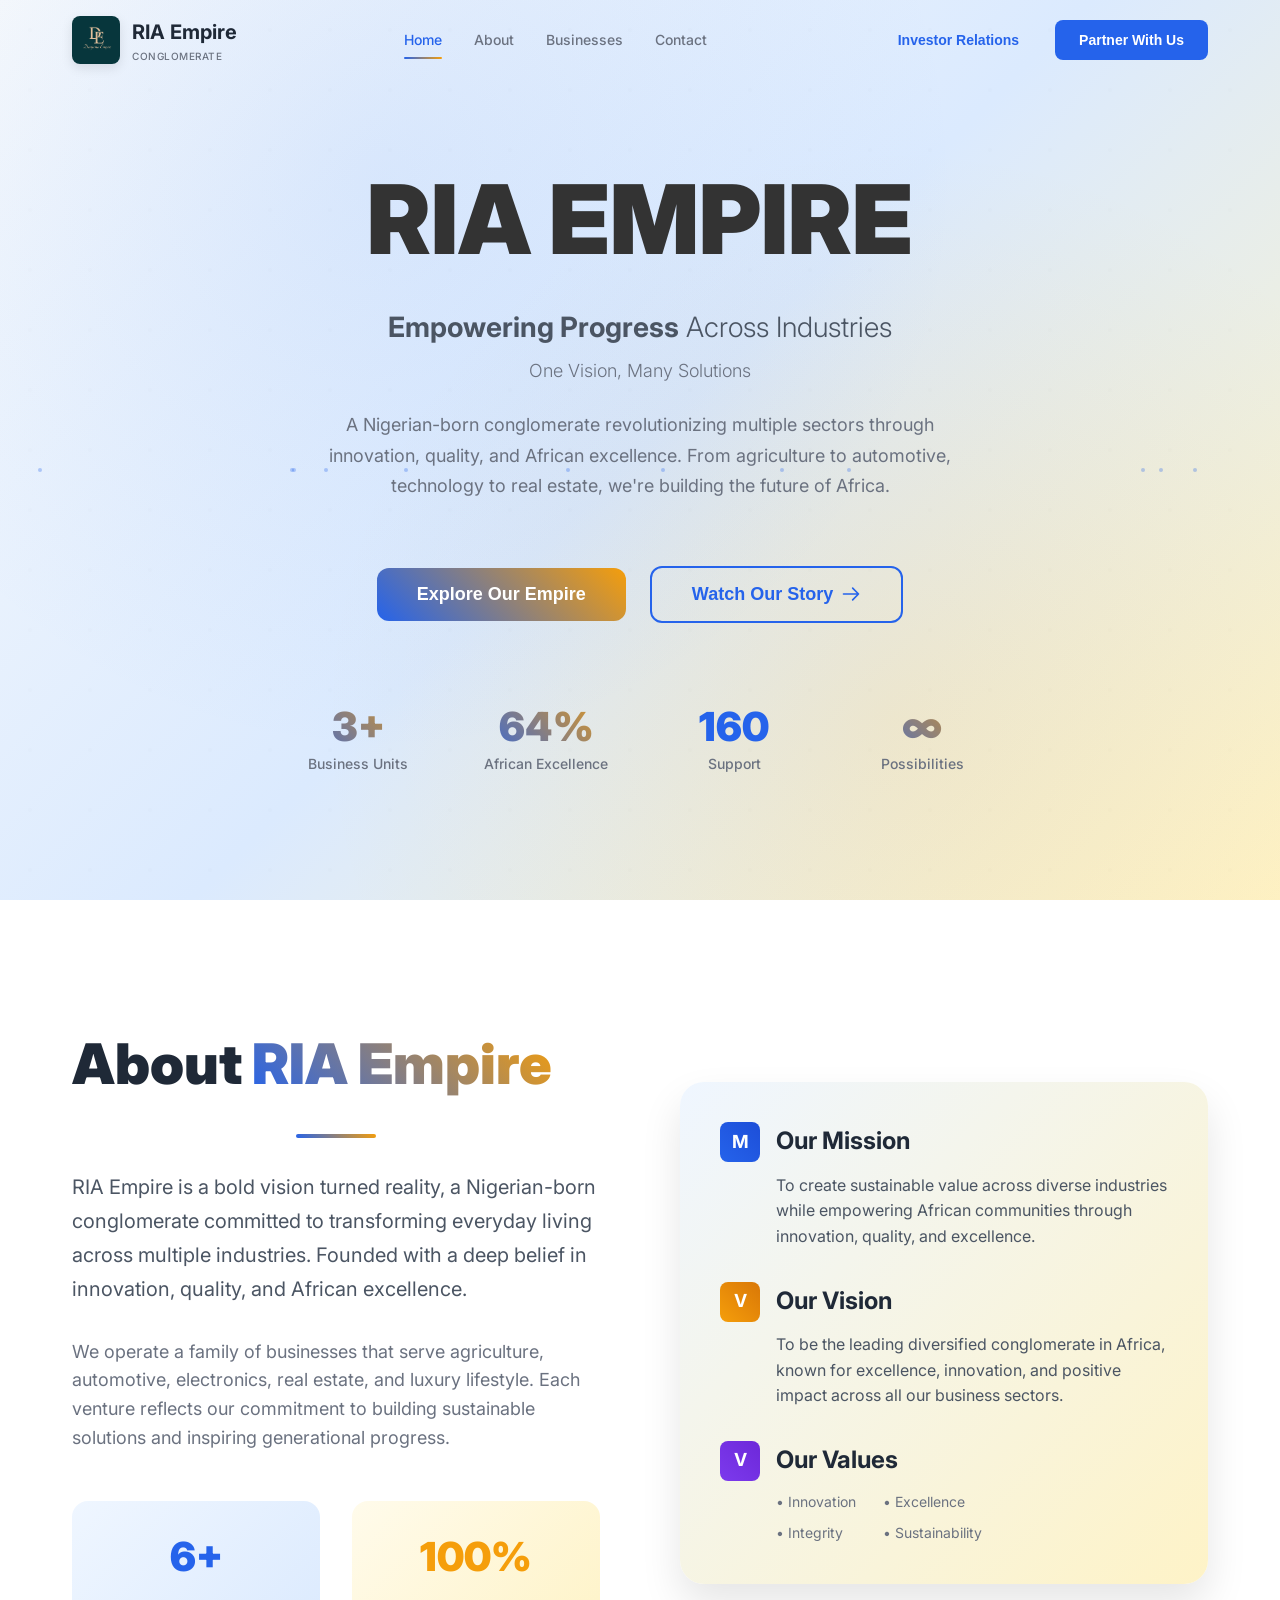
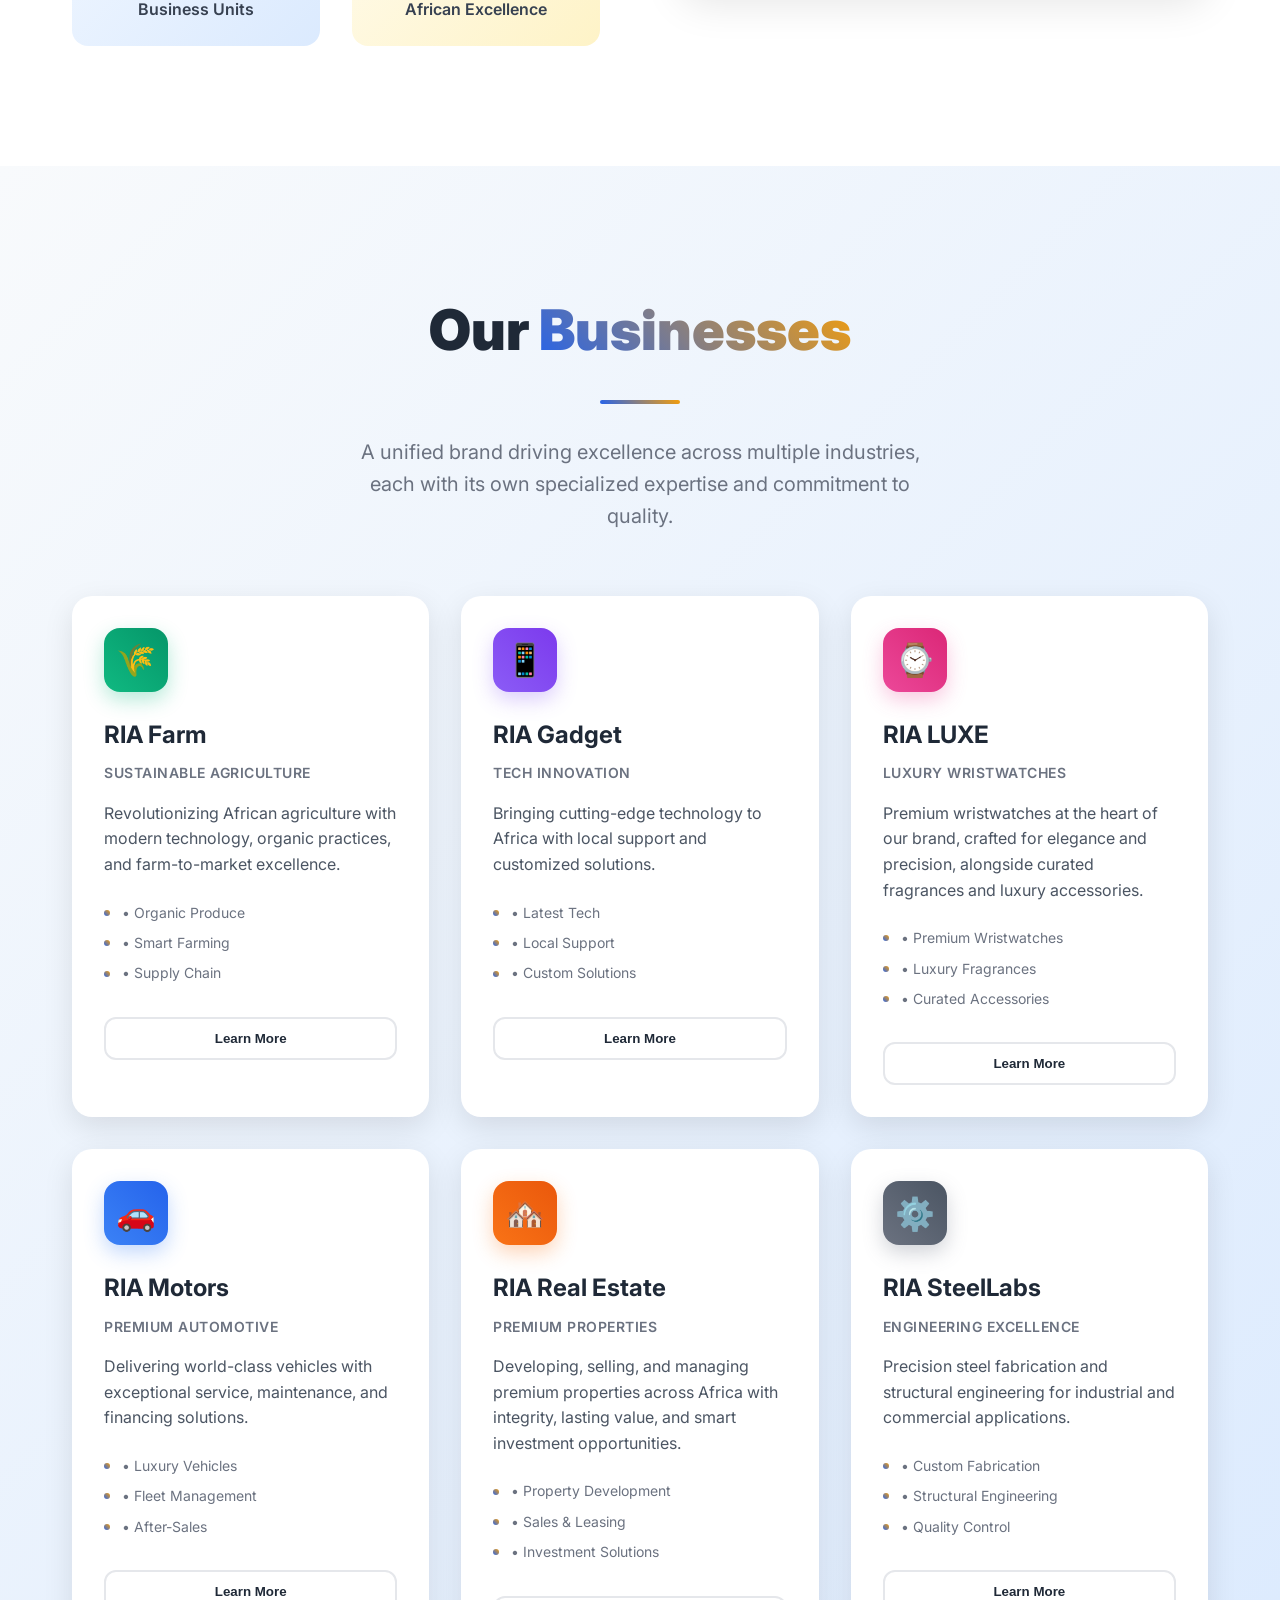
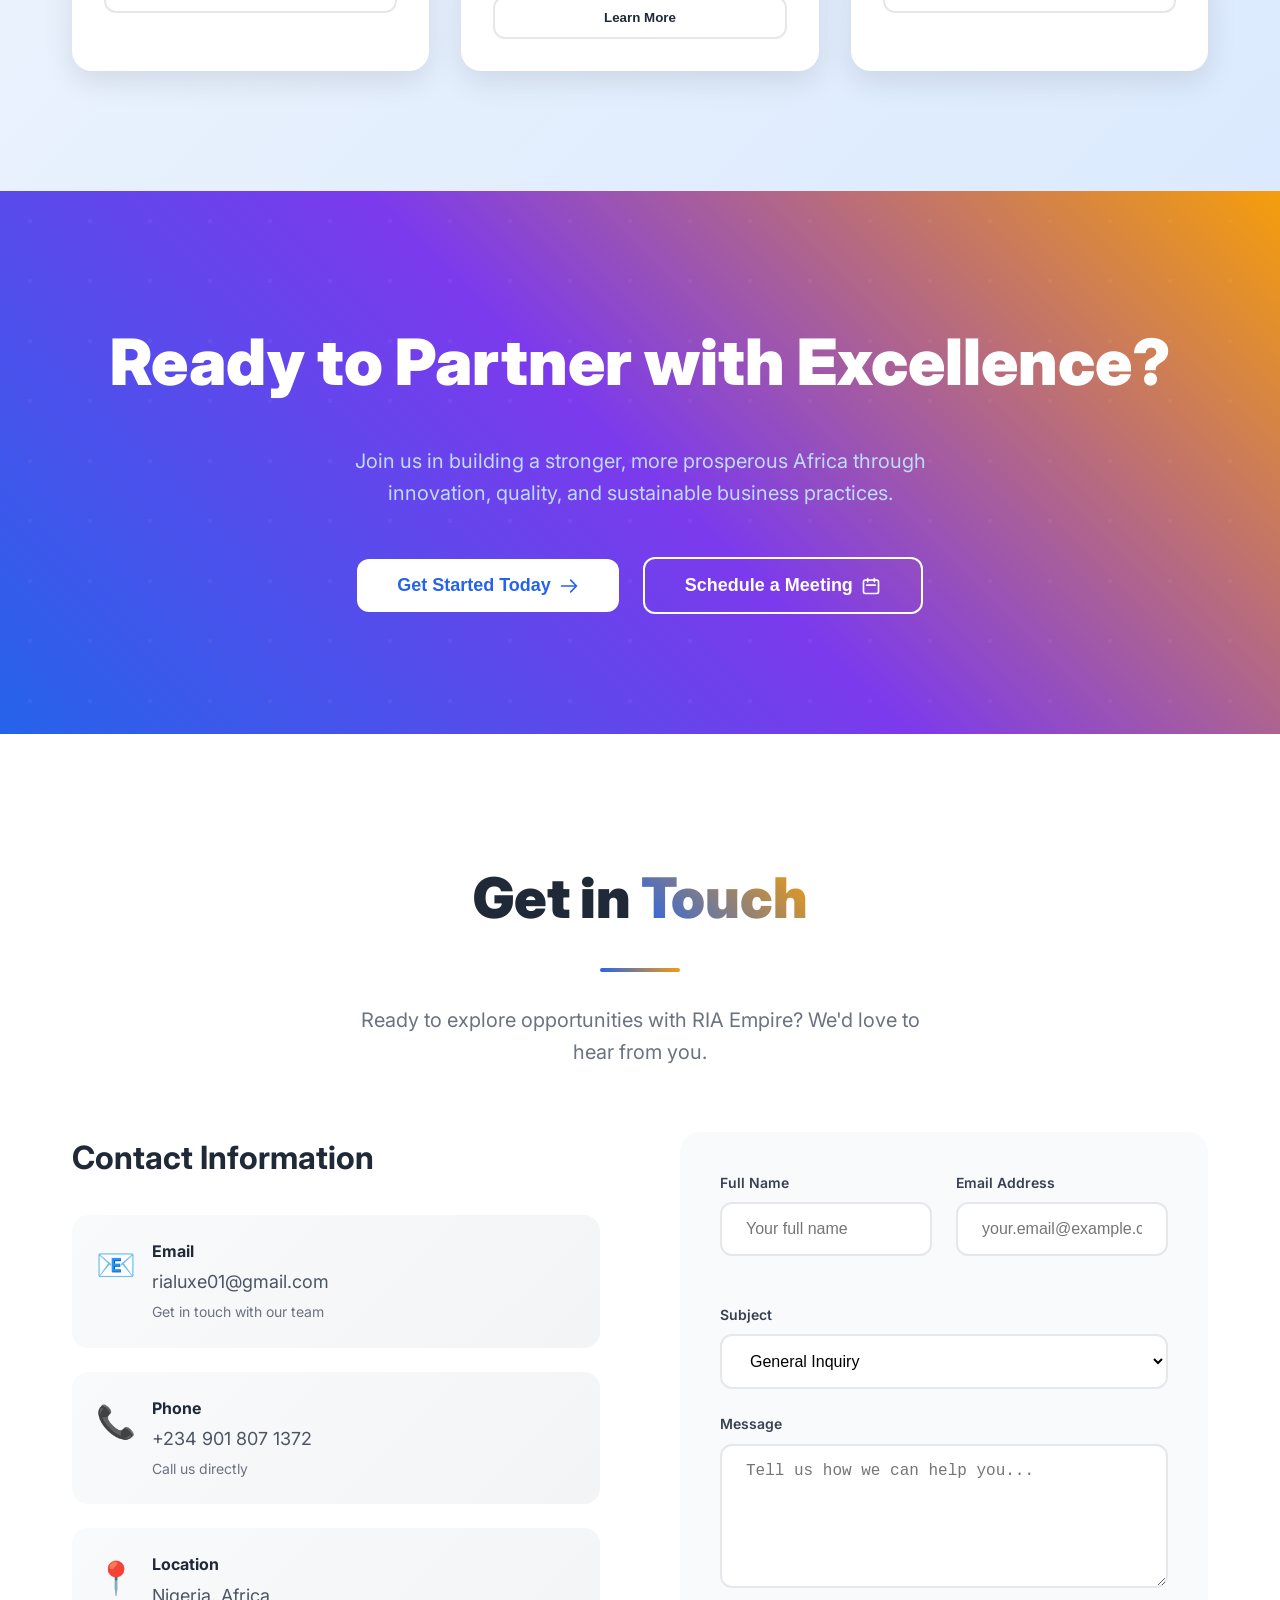
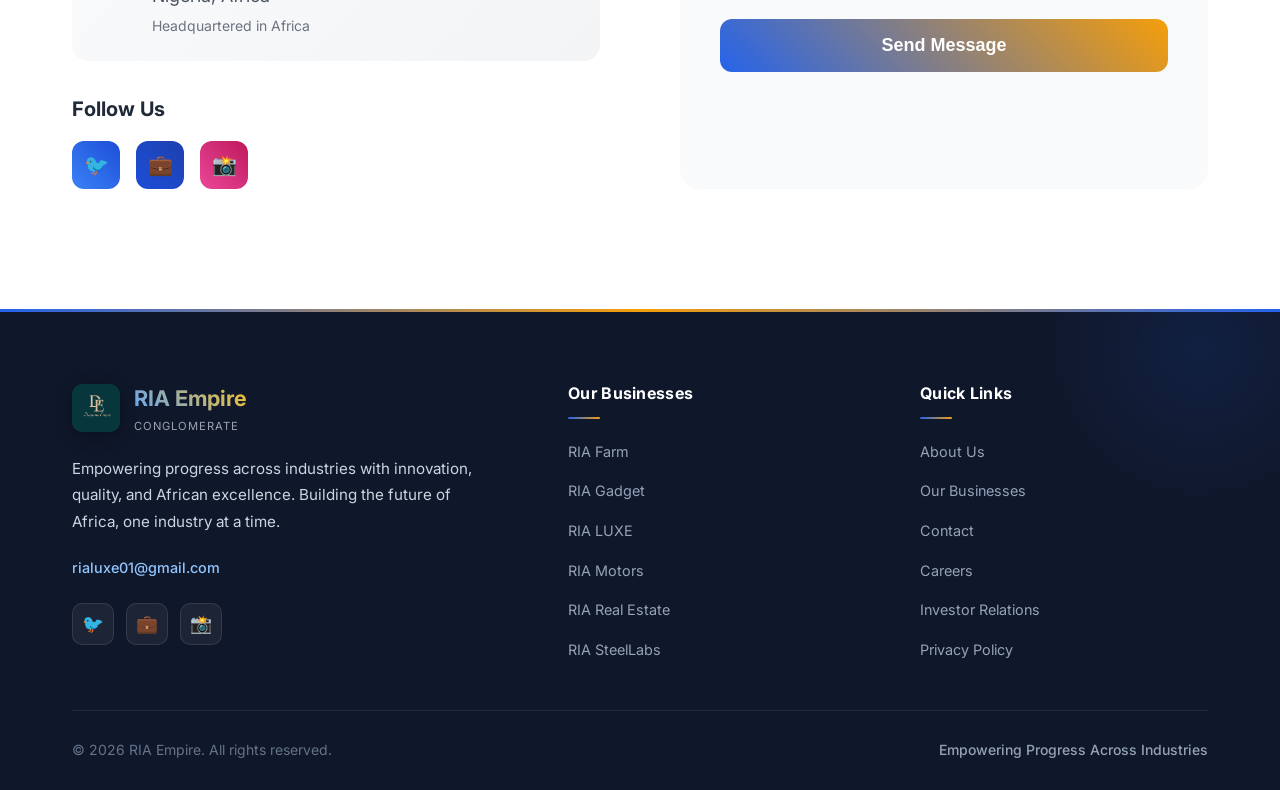
==== index.html @ 76f54f4b "arrange business alphabetically" ====
<!DOCTYPE html>
<html lang="en">
<head>
    <meta charset="UTF-8">
    <meta name="viewport" content="width=device-width, initial-scale=1.0">
    <title>RIA Empire - Empowering Progress Across Industries</title>
    <link rel="icon" type="image/png" href="./public/logo.png" />
    <link rel="stylesheet" href="styles.css">
    <link href="https://fonts.googleapis.com/css2?family=Inter:wght@300;400;500;600;700;800;900&display=swap" rel="stylesheet">
</head>
<body>
    <!-- Navigation -->
    <nav class="navbar" id="navbar">
        <div class="nav-container">
            <div class="nav-logo">
                <img src="./public/logo.png" alt="RIA Empire" class="logo-img">
                <div class="logo-text">
                    <div class="logo-title">RIA Empire</div>
                    <div class="logo-subtitle">CONGLOMERATE</div>
                </div>
            </div>
            
            <div class="nav-menu" id="nav-menu">
                <a href="#home" class="nav-link active">Home</a>
                <a href="#about" class="nav-link">About</a>
                <a href="#businesses" class="nav-link">Businesses</a>
                <a href="#contact" class="nav-link">Contact</a>
            </div>
            
            <div class="nav-buttons">
                <button class="btn-secondary">Investor Relations</button>
                <button class="btn-primary">Partner With Us</button>
            </div>
            
            <div class="nav-toggle" id="nav-toggle">
                <span></span>
                <span></span>
                <span></span>
            </div>
        </div>
    </nav>

    <!-- Hero Section -->
    <section id="home" class="hero">
        <div class="hero-bg">
            <div class="hero-bg-gradient"></div>
            <div class="hero-bg-pattern"></div>
        </div>
        
        <div class="hero-content">
            <div class="hero-logo">
                <!-- <img src="./public/logo.png" alt="RIA Empire" class="hero-logo-img"> -->
                <div class="hero-logo-glow"></div>
            </div>
            
            <h1 class="hero-title">
                <span class="title-line">RIA</span>
                <span class="title-line">EMPIRE</span>
            </h1>
            
            <p class="hero-subtitle">
                <strong>Empowering Progress</strong> Across Industries
                <span class="hero-tagline">One Vision, Many Solutions</span>
            </p>
            
            <p class="hero-description">
                A Nigerian-born conglomerate revolutionizing multiple sectors through innovation, quality, and African excellence. 
                From agriculture to automotive, technology to real estate, we're building the future of Africa.
            </p>
            
            <div class="hero-buttons">
                <button class="btn-hero-primary">Explore Our Empire</button>
                <button class="btn-hero-secondary">
                    <span>Watch Our Story</span>
                    <svg class="btn-icon" fill="none" stroke="currentColor" viewBox="0 0 24 24">
                        <path stroke-linecap="round" stroke-linejoin="round" stroke-width="2" d="M14 5l7 7m0 0l-7 7m7-7H3"></path>
                    </svg>
                </button>
            </div>
            
            <div class="hero-stats">
                <div class="stat-item">
                    <div class="stat-number">6+</div>
                    <div class="stat-label">Business Units</div>
                </div>
                <div class="stat-item">
                    <div class="stat-number">100%</div>
                    <div class="stat-label">African Excellence</div>
                </div>
                <div class="stat-item">
                    <div class="stat-number stat-number-plain">24/7</div>
                    <div class="stat-label">Support</div>
                </div>
                <div class="stat-item">
                    <div class="stat-number">∞</div>
                    <div class="stat-label">Possibilities</div>
                </div>
            </div>
        </div>
    </section>

    <!-- About Section -->
    <section id="about" class="about">
        <div class="container">
            <div class="about-content">
                <div class="about-text">
                    <h2 class="section-title">
                        About <span class="gradient-text">RIA Empire</span>
                    </h2>
                    <div class="title-underline"></div>
                    
                    <p class="about-description">
                        RIA Empire is a bold vision turned reality, a Nigerian-born conglomerate committed to transforming everyday living across multiple industries. 
                        Founded with a deep belief in innovation, quality, and African excellence.
                    </p>
                    
                    <p class="about-text-secondary">
                        We operate a family of businesses that serve agriculture, automotive, electronics, real estate, and luxury lifestyle. 
                        Each venture reflects our commitment to building sustainable solutions and inspiring generational progress.
                    </p>
                    
                    <div class="about-stats">
                        <div class="about-stat">
                            <div class="about-stat-number">6+</div>
                            <div class="about-stat-label">Business Units</div>
                        </div>
                        <div class="about-stat">
                            <div class="about-stat-number">100%</div>
                            <div class="about-stat-label">African Excellence</div>
                        </div>
                    </div>
                </div>
                
                <div class="about-card">
                    <div class="card-item">
                        <div class="card-icon">M</div>
                        <div class="card-content">
                            <h3>Our Mission</h3>
                            <p>To create sustainable value across diverse industries while empowering African communities through innovation, quality, and excellence.</p>
                        </div>
                    </div>
                    
                    <div class="card-item">
                        <div class="card-icon">V</div>
                        <div class="card-content">
                            <h3>Our Vision</h3>
                            <p>To be the leading diversified conglomerate in Africa, known for excellence, innovation, and positive impact across all our business sectors.</p>
                        </div>
                    </div>
                    
                    <div class="card-item">
                        <div class="card-icon">V</div>
                        <div class="card-content">
                            <h3>Our Values</h3>
                            <div class="values-list">
                                <span>• Innovation</span>
                                <span>• Excellence</span>
                                <span>• Integrity</span>
                                <span>• Sustainability</span>
                            </div>
                        </div>
                    </div>
                </div>
            </div>
        </div>
    </section>

    <!-- Businesses Section -->
    <section id="businesses" class="businesses">
        <div class="container">
            <div class="section-header">
                <h2 class="section-title">
                    Our <span class="gradient-text">Businesses</span>
                </h2>
                <div class="title-underline"></div>
                <p class="section-subtitle">
                    A unified brand driving excellence across multiple industries, each with its own specialized expertise and commitment to quality.
                </p>
            </div>
            
            <div class="businesses-grid">
                <div class="business-card" data-business="farm">
                    <div class="business-icon">🌾</div>
                    <h3>RIA Farm</h3>
                    <p class="business-subtitle">Sustainable Agriculture</p>
                    <p class="business-description">Revolutionizing African agriculture with modern technology, organic practices, and farm-to-market excellence.</p>
                    <div class="business-features">
                        <div class="feature">• Organic Produce</div>
                        <div class="feature">• Smart Farming</div>
                        <div class="feature">• Supply Chain</div>
                    </div>
                    <button class="business-btn">Learn More</button>
                </div>
                
                <div class="business-card" data-business="gadget">
                    <div class="business-icon">📱</div>
                    <h3>RIA Gadget</h3>
                    <p class="business-subtitle">Tech Innovation</p>
                    <p class="business-description">Bringing cutting-edge technology to Africa with local support and customized solutions.</p>
                    <div class="business-features">
                        <div class="feature">• Latest Tech</div>
                        <div class="feature">• Local Support</div>
                        <div class="feature">• Custom Solutions</div>
                    </div>
                    <button class="business-btn">Learn More</button>
                </div>
                
                <div class="business-card" data-business="luxe">
                    <div class="business-icon">⌚</div>
                    <h3>RIA LUXE</h3>
                    <p class="business-subtitle">Luxury Wristwatches</p>
                    <p class="business-description">Premium wristwatches at the heart of our brand, crafted for elegance and precision, alongside curated fragrances and luxury accessories.</p>
                    <div class="business-features">
                        <div class="feature">• Premium Wristwatches</div>
                        <div class="feature">• Luxury Fragrances</div>
                        <div class="feature">• Curated Accessories</div>
                    </div>
                    <button class="business-btn">Learn More</button>
                </div>
                
                <div class="business-card" data-business="motors">
                    <div class="business-icon">🚗</div>
                    <h3>RIA Motors</h3>
                    <p class="business-subtitle">Premium Automotive</p>
                    <p class="business-description">Delivering world-class vehicles with exceptional service, maintenance, and financing solutions.</p>
                    <div class="business-features">
                        <div class="feature">• Luxury Vehicles</div>
                        <div class="feature">• Fleet Management</div>
                        <div class="feature">• After-Sales</div>
                    </div>
                    <button class="business-btn">Learn More</button>
                </div>
                
                <div class="business-card" data-business="realestate">
                    <div class="business-icon">🏘️</div>
                    <h3>RIA Real Estate</h3>
                    <p class="business-subtitle">Premium Properties</p>
                    <p class="business-description">Developing, selling, and managing premium properties across Africa with integrity, lasting value, and smart investment opportunities.</p>
                    <div class="business-features">
                        <div class="feature">• Property Development</div>
                        <div class="feature">• Sales & Leasing</div>
                        <div class="feature">• Investment Solutions</div>
                    </div>
                    <button class="business-btn">Learn More</button>
                </div>
                
                <div class="business-card" data-business="steel">
                    <div class="business-icon">⚙️</div>
                    <h3>RIA SteelLabs</h3>
                    <p class="business-subtitle">Engineering Excellence</p>
                    <p class="business-description">Precision steel fabrication and structural engineering for industrial and commercial applications.</p>
                    <div class="business-features">
                        <div class="feature">• Custom Fabrication</div>
                        <div class="feature">• Structural Engineering</div>
                        <div class="feature">• Quality Control</div>
                    </div>
                    <button class="business-btn">Learn More</button>
                </div>
            </div>
        </div>
    </section>

    <!-- CTA Section -->
    <section class="cta">
        <div class="cta-bg">
            <div class="cta-pattern"></div>
        </div>
        
        <div class="container">
            <div class="cta-content">
                <h2 class="cta-title">Ready to Partner with Excellence?</h2>
                <p class="cta-description">
                    Join us in building a stronger, more prosperous Africa through innovation, quality, and sustainable business practices.
                </p>
                
                <div class="cta-buttons">
                    <button class="btn-cta-primary">
                        <span>Get Started Today</span>
                        <svg class="btn-icon" fill="none" stroke="currentColor" viewBox="0 0 24 24">
                            <path stroke-linecap="round" stroke-linejoin="round" stroke-width="2" d="M14 5l7 7m0 0l-7 7m7-7H3"></path>
                        </svg>
                    </button>
                    <button class="btn-cta-secondary">
                        <span>Schedule a Meeting</span>
                        <svg class="btn-icon" fill="none" stroke="currentColor" viewBox="0 0 24 24">
                            <path stroke-linecap="round" stroke-linejoin="round" stroke-width="2" d="M8 7V3m8 4V3m-9 8h10M5 21h14a2 2 0 002-2V7a2 2 0 00-2-2H5a2 2 0 00-2 2v12a2 2 0 002 2z"></path>
                        </svg>
                    </button>
                </div>
            </div>
        </div>
    </section>

    <!-- Contact Section -->
    <section id="contact" class="contact">
        <div class="container">
            <div class="section-header">
                <h2 class="section-title">
                    Get in <span class="gradient-text">Touch</span>
                </h2>
                <div class="title-underline"></div>
                <p class="section-subtitle">
                    Ready to explore opportunities with RIA Empire? We'd love to hear from you.
                </p>
            </div>
            
            <div class="contact-content">
                <div class="contact-info">
                    <h3>Contact Information</h3>
                    
                    <div class="contact-item">
                        <div class="contact-icon">📧</div>
                        <div class="contact-details">
                            <div class="contact-label">Email</div>
                            <div class="contact-value"><a href="mailto:rialuxe01@gmail.com">rialuxe01@gmail.com</a></div>
                            <div class="contact-desc">Get in touch with our team</div>
                        </div>
                    </div>
                    
                    <div class="contact-item">
                        <div class="contact-icon">📞</div>
                        <div class="contact-details">
                            <div class="contact-label">Phone</div>
                            <div class="contact-value">+234 901 807 1372</div>
                            <div class="contact-desc">Call us directly</div>
                        </div>
                    </div>
                    
                    <div class="contact-item">
                        <div class="contact-icon">📍</div>
                        <div class="contact-details">
                            <div class="contact-label">Location</div>
                            <div class="contact-value">Nigeria, Africa</div>
                            <div class="contact-desc">Headquartered in Africa</div>
                        </div>
                    </div>
                    
                    <div class="social-links">
                        <h4>Follow Us</h4>
                        <div class="social-buttons">
                            <a href="#" class="social-btn">🐦</a>
                            <a href="#" class="social-btn">💼</a>
                            <a href="#" class="social-btn">📸</a>
                        </div>
                    </div>
                </div>
                
                <div class="contact-form">
                    <form action="https://formspree.io/f/xkgzogdw" method="POST">
                        <div class="form-row">
                            <div class="form-group">
                                <label for="name">Full Name</label>
                                <input type="text" id="name" name="name" placeholder="Your full name" required>
                            </div>
                            <div class="form-group">
                                <label for="email">Email Address</label>
                                <input type="email" id="email" name="email" placeholder="your.email@example.com" required>
                            </div>
                        </div>
                        
                        <div class="form-group">
                            <label for="subject">Subject</label>
                            <select id="subject" name="subject" required>
                                <option value="general">General Inquiry</option>
                                <option value="partnership">Business Partnership</option>
                                <option value="careers">Career Opportunities</option>
                                <option value="media">Media & Press</option>
                                <option value="investment">Investment Opportunities</option>
                            </select>
                        </div>
                        
                        <div class="form-group">
                            <label for="message">Message</label>
                            <textarea id="message" name="message" rows="6" placeholder="Tell us how we can help you..." required></textarea>
                        </div>
                        
                        <button type="submit" class="btn-submit">Send Message</button>
                    </form>
                </div>
            </div>
        </div>
    </section>

    <!-- Footer -->
    <footer class="footer">
        <div class="container">
            <div class="footer-content">
                <div class="footer-brand">
                    <div class="footer-logo">
                        <img src="public/logo.png" alt="RIA Empire" class="footer-logo-img">
                        <div class="footer-logo-text">
                            <div class="footer-logo-title">RIA Empire</div>
                            <div class="footer-logo-subtitle">CONGLOMERATE</div>
                        </div>
                    </div>
                    <p class="footer-description">
                        Empowering progress across industries with innovation, quality, and African excellence. 
                        Building the future of Africa, one industry at a time.
                    </p>
                    <a href="mailto:rialuxe01@gmail.com" class="footer-email">rialuxe01@gmail.com</a>
                    <div class="footer-social">
                        <a href="#" class="footer-social-btn" aria-label="Twitter">🐦</a>
                        <a href="#" class="footer-social-btn" aria-label="LinkedIn">💼</a>
                        <a href="#" class="footer-social-btn" aria-label="Instagram">📸</a>
                    </div>
                </div>

                <div class="footer-section">
                    <h3>Our Businesses</h3>
                    <ul>
                        <li><a href="#businesses">RIA Farm</a></li>
                        <li><a href="#businesses">RIA Gadget</a></li>
                        <li><a href="#businesses">RIA LUXE</a></li>
                        <li><a href="#businesses">RIA Motors</a></li>
                        <li><a href="#businesses">RIA Real Estate</a></li>
                        <li><a href="#businesses">RIA SteelLabs</a></li>
                    </ul>
                </div>

                <div class="footer-section">
                    <h3>Quick Links</h3>
                    <ul>
                        <li><a href="#about">About Us</a></li>
                        <li><a href="#businesses">Our Businesses</a></li>
                        <li><a href="#contact">Contact</a></li>
                        <li><a href="#contact">Careers</a></li>
                        <li><a href="#contact">Investor Relations</a></li>
                        <li><a href="#">Privacy Policy</a></li>
                    </ul>
                </div>
            </div>
            
            <div class="footer-bottom">
                <p class="footer-copyright">&copy; <span id="footer-year"></span> RIA Empire. All rights reserved.</p>
                <p class="footer-tagline">Empowering Progress Across Industries</p>
            </div>
        </div>
    </footer>

    <script src="script.js"></script>
</body>
</html>
---- styles.css ----
/* Reset and Base Styles */
* {
    margin: 0;
    padding: 0;
    box-sizing: border-box;
}

html {
    scroll-behavior: smooth;
}

body {
    font-family: 'Inter', sans-serif;
    line-height: 1.6;
    color: #333;
    overflow-x: hidden;
}

.container {
    max-width: 1200px;
    margin: 0 auto;
    padding: 0 clamp(16px, 4vw, 32px);
}

/* Navigation */
.navbar {
    position: fixed;
    top: 0;
    width: 100%;
    z-index: 1000;
    transition: all 0.3s ease;
    background: transparent;
}

.navbar.scrolled {
    background: rgba(255, 255, 255, 0.95);
    backdrop-filter: blur(10px);
    box-shadow: 0 2px 20px rgba(0, 0, 0, 0.1);
}

.nav-container {
    max-width: 1200px;
    margin: 0 auto;
    padding: 0 clamp(16px, 4vw, 32px);
    display: flex;
    justify-content: space-between;
    align-items: center;
    height: 80px;
    gap: 16px;
}

.nav-logo {
    display: flex;
    align-items: center;
    gap: 12px;
    flex-shrink: 0;
    min-width: 0;
}

.logo-text {
    min-width: 0;
}

.logo-img {
    width: 48px;
    height: 48px;
    border-radius: 8px;
    box-shadow: 0 4px 12px rgba(0, 0, 0, 0.1);
}

.logo-title {
    font-size: clamp(16px, 2.5vw, 20px);
    font-weight: 700;
    color: #1f2937;
    white-space: nowrap;
}

.logo-subtitle {
    font-size: 10px;
    font-weight: 500;
    color: #6b7280;
    text-transform: uppercase;
    letter-spacing: 0.5px;
}

.nav-menu {
    display: flex;
    gap: clamp(16px, 3vw, 32px);
}

.nav-buttons {
    display: flex;
    gap: 12px;
    align-items: center;
    flex-shrink: 0;
}

.nav-link {
    text-decoration: none;
    color: #6b7280;
    font-weight: 500;
    font-size: 14px;
    transition: all 0.3s ease;
    position: relative;
    white-space: nowrap;
}

.nav-link:hover,
.nav-link.active {
    color: #2563eb;
}

.nav-link.active::after {
    content: '';
    position: absolute;
    bottom: -8px;
    left: 0;
    width: 100%;
    height: 2px;
    background: linear-gradient(90deg, #2563eb, #f59e0b);
    border-radius: 1px;
}

.btn-secondary {
    background: transparent;
    color: #2563eb;
    border: none;
    padding: 8px 24px;
    font-weight: 600;
    font-size: 14px;
    cursor: pointer;
    transition: all 0.3s ease;
    display: none;
}

@media (min-width: 768px) {
    .btn-secondary {
        display: block;
    }
}

.btn-secondary:hover {
    color: #1d4ed8;
}

.btn-primary {
    background: #2563eb;
    color: white;
    border: none;
    padding: 12px 24px;
    border-radius: 8px;
    font-weight: 600;
    font-size: 14px;
    cursor: pointer;
    transition: all 0.3s ease;
}

.btn-primary:hover {
    background: #1d4ed8;
    transform: translateY(-2px);
    box-shadow: 0 8px 25px rgba(37, 99, 235, 0.3);
}

.nav-toggle {
    display: none;
    flex-direction: column;
    cursor: pointer;
    gap: 4px;
}

.nav-toggle span {
    width: 25px;
    height: 3px;
    background: #333;
    transition: all 0.3s ease;
}

@media (max-width: 1024px) {
    .nav-toggle {
        display: flex;
    }

    .nav-menu {
        position: fixed;
        top: 80px;
        left: -100%;
        width: 100%;
        height: calc(100vh - 80px);
        height: calc(100dvh - 80px);
        background: white;
        flex-direction: column;
        justify-content: flex-start;
        align-items: center;
        padding-top: 40px;
        transition: left 0.3s ease;
        z-index: 999;
    }

    .nav-menu.active {
        left: 0;
    }

    .nav-buttons {
        display: none;
    }
}

/* Hero Section */
.hero {
    min-height: 100vh;
    min-height: 100dvh;
    display: flex;
    align-items: center;
    justify-content: center;
    position: relative;
    overflow: hidden;
    padding: 100px clamp(16px, 4vw, 32px) 60px;
}

.hero-bg {
    position: absolute;
    top: 0;
    left: 0;
    width: 100%;
    height: 100%;
    background: linear-gradient(135deg, #f8fafc 0%, #dbeafe 50%, #fef3c7 100%);
}

.hero-bg-gradient {
    position: absolute;
    top: 0;
    left: 0;
    width: 100%;
    height: 100%;
    background: radial-gradient(circle at 30% 20%, rgba(59, 130, 246, 0.1) 0%, transparent 50%),
                radial-gradient(circle at 70% 80%, rgba(245, 158, 11, 0.1) 0%, transparent 50%);
}

.hero-bg-pattern {
    position: absolute;
    top: 0;
    left: 0;
    width: 100%;
    height: 100%;
    background-image: url("data:image/svg+xml,%3Csvg width='60' height='60' viewBox='0 0 60 60' xmlns='http://www.w3.org/2000/svg'%3E%3Cg fill='none' fill-rule='evenodd'%3E%3Cg fill='%23000000' fill-opacity='0.02'%3E%3Ccircle cx='30' cy='30' r='2'/%3E%3C/g%3E%3C/g%3E%3C/svg%3E");
    opacity: 0.5;
}

.hero-content {
    text-align: center;
    width: 100%;
    max-width: min(900px, 100%);
    padding: 0;
    position: relative;
    z-index: 10;
}

.hero-logo {
    display: none;
}

.hero-logo-img {
    width: 120px;
    height: 120px;
    border-radius: 16px;
    box-shadow: 0 20px 40px rgba(0, 0, 0, 0.1);
}

.hero-logo-glow {
    position: absolute;
    top: -16px;
    left: -16px;
    right: -16px;
    bottom: -16px;
    background: linear-gradient(45deg, #2563eb, #f59e0b);
    border-radius: 24px;
    opacity: 0.3;
    filter: blur(20px);
    animation: pulse 2s infinite;
}

.hero-title {
    font-size: clamp(3rem, 8vw, 6rem);
    font-weight: 900;
    line-height: 1.1;
    margin-bottom: 32px;
    animation: fadeInUp 1s ease-out 0.2s both;
}

.title-line {
    display: block;
    background: linear-gradient(45deg, #2563eb, #7c3aed, #f59e0b);
    -webkit-background-clip: text;
    -webkit-text-fill-color: transparent;
    background-clip: text;
}

.title-line:last-child {
    background: linear-gradient(45deg, #f59e0b, #ea580c, #dc2626);
    -webkit-background-clip: text;
    -webkit-text-fill-color: transparent;
    background-clip: text;
}

.hero-subtitle {
    font-size: clamp(1.25rem, 3vw, 1.75rem);
    color: #4b5563;
    margin-bottom: 24px;
    font-weight: 300;
    animation: fadeInUp 1s ease-out 0.4s both;
}

.hero-tagline {
    display: block;
    font-size: 1.125rem;
    color: #6b7280;
    margin-top: 8px;
}

.hero-description {
    font-size: clamp(1rem, 2.5vw, 1.125rem);
    color: #6b7280;
    margin-bottom: clamp(40px, 6vw, 64px);
    max-width: 640px;
    margin-left: auto;
    margin-right: auto;
    line-height: 1.7;
    animation: fadeInUp 1s ease-out 0.6s both;
}

.hero-buttons {
    display: flex;
    gap: clamp(12px, 3vw, 24px);
    justify-content: center;
    align-items: center;
    flex-wrap: wrap;
    margin-bottom: clamp(48px, 8vw, 80px);
    animation: fadeInUp 1s ease-out 0.8s both;
}

.btn-hero-primary {
    background: linear-gradient(45deg, #2563eb, #f59e0b);
    color: white;
    border: none;
    padding: 16px 40px;
    border-radius: 12px;
    font-weight: 700;
    font-size: 1.125rem;
    cursor: pointer;
    transition: all 0.3s ease;
    position: relative;
    overflow: hidden;
}

.btn-hero-primary::before {
    content: '';
    position: absolute;
    top: 0;
    left: -100%;
    width: 100%;
    height: 100%;
    background: linear-gradient(45deg, #1d4ed8, #d97706);
    transition: left 0.3s ease;
}

.btn-hero-primary:hover::before {
    left: 0;
}

.btn-hero-primary span {
    position: relative;
    z-index: 1;
}

.btn-hero-primary:hover {
    transform: translateY(-4px);
    box-shadow: 0 20px 40px rgba(37, 99, 235, 0.3);
}

.btn-hero-secondary {
    background: transparent;
    color: #2563eb;
    border: 2px solid #2563eb;
    padding: 16px 40px;
    border-radius: 12px;
    font-weight: 700;
    font-size: 1.125rem;
    cursor: pointer;
    transition: all 0.3s ease;
    display: flex;
    align-items: center;
    gap: 8px;
}

.btn-hero-secondary:hover {
    background: #2563eb;
    color: white;
    transform: translateY(-4px);
}

.btn-icon {
    width: 20px;
    height: 20px;
    transition: transform 0.3s ease;
}

.btn-hero-secondary:hover .btn-icon {
    transform: translateX(4px);
}

.hero-stats {
    display: grid;
    grid-template-columns: repeat(4, minmax(0, 1fr));
    gap: clamp(16px, 3vw, 32px);
    width: 100%;
    max-width: 720px;
    margin: 0 auto;
    animation: fadeInUp 1s ease-out 1s both;
}

.stat-item {
    text-align: center;
    min-width: 0;
}

.stat-number {
    font-size: clamp(1.75rem, 4vw, 2.5rem);
    font-weight: 900;
    color: #2563eb;
    background: linear-gradient(45deg, #2563eb, #f59e0b);
    -webkit-background-clip: text;
    background-clip: text;
    -webkit-text-fill-color: transparent;
    margin-bottom: 4px;
    line-height: 1.2;
}

.stat-number-plain {
    background: none;
    -webkit-text-fill-color: #2563eb;
    color: #2563eb;
}

.stat-label {
    font-size: clamp(0.75rem, 2vw, 0.875rem);
    color: #6b7280;
    font-weight: 500;
    line-height: 1.3;
}

/* Section Styles */
.section-header {
    text-align: center;
    margin-bottom: 64px;
}

.section-title {
    font-size: clamp(2.5rem, 5vw, 3.5rem);
    font-weight: 900;
    margin-bottom: 24px;
    color: #1f2937;
}

.gradient-text {
    background: linear-gradient(45deg, #2563eb, #f59e0b);
    -webkit-background-clip: text;
    -webkit-text-fill-color: transparent;
    background-clip: text;
}

.title-underline {
    width: 80px;
    height: 4px;
    background: linear-gradient(45deg, #2563eb, #f59e0b);
    border-radius: 2px;
    margin: 0 auto 32px;
}

.section-subtitle {
    font-size: 1.25rem;
    color: #6b7280;
    max-width: 600px;
    margin: 0 auto;
    line-height: 1.6;
}

/* About Section */
.about {
    padding: 120px 0;
    background: white;
}

.about-content {
    display: grid;
    grid-template-columns: 1fr 1fr;
    gap: 80px;
    align-items: center;
}

.about-description {
    font-size: 1.25rem;
    color: #4b5563;
    margin-bottom: 32px;
    line-height: 1.7;
}

.about-text-secondary {
    font-size: 1.125rem;
    color: #6b7280;
    margin-bottom: 48px;
    line-height: 1.6;
}

.about-stats {
    display: grid;
    grid-template-columns: 1fr 1fr;
    gap: 32px;
}

.about-stat {
    text-align: center;
    padding: 24px;
    background: linear-gradient(135deg, #eff6ff, #dbeafe);
    border-radius: 16px;
    transition: transform 0.3s ease;
}

.about-stat:hover {
    transform: translateY(-4px);
}

.about-stat:nth-child(2) {
    background: linear-gradient(135deg, #fffbeb, #fef3c7);
}

.about-stat-number {
    font-size: 2.5rem;
    font-weight: 900;
    color: #2563eb;
    margin-bottom: 8px;
}

.about-stat:nth-child(2) .about-stat-number {
    color: #f59e0b;
}

.about-stat-label {
    font-weight: 600;
    color: #374151;
}

.about-card {
    background: linear-gradient(135deg, #eff6ff, #fef3c7);
    padding: 40px;
    border-radius: 24px;
    box-shadow: 0 20px 40px rgba(0, 0, 0, 0.1);
}

.card-item {
    display: flex;
    align-items: flex-start;
    gap: 16px;
    margin-bottom: 32px;
}

.card-item:last-child {
    margin-bottom: 0;
}

.card-icon {
    width: 40px;
    height: 40px;
    background: linear-gradient(45deg, #2563eb, #1d4ed8);
    color: white;
    border-radius: 8px;
    display: flex;
    align-items: center;
    justify-content: center;
    font-weight: 700;
    font-size: 1.125rem;
    flex-shrink: 0;
}

.card-item:nth-child(2) .card-icon {
    background: linear-gradient(45deg, #f59e0b, #d97706);
}

.card-item:nth-child(3) .card-icon {
    background: linear-gradient(45deg, #7c3aed, #6d28d9);
}

.card-content h3 {
    font-size: 1.5rem;
    font-weight: 700;
    color: #1f2937;
    margin-bottom: 12px;
}

.card-content p {
    color: #4b5563;
    line-height: 1.6;
}

.values-list {
    display: grid;
    grid-template-columns: 1fr 1fr;
    gap: 8px;
}

.values-list span {
    color: #6b7280;
    font-size: 0.875rem;
}

@media (max-width: 768px) {
    .about-content {
        grid-template-columns: 1fr;
        gap: 48px;
    }
    
    .about-stats {
        grid-template-columns: 1fr;
    }
}

/* Businesses Section */
.businesses {
    padding: 120px 0;
    background: linear-gradient(135deg, #f8fafc, #dbeafe);
}

.businesses-grid {
    display: grid;
    grid-template-columns: repeat(auto-fit, minmax(min(100%, 300px), 1fr));
    gap: 32px;
}

.business-card {
    background: white;
    padding: 32px;
    border-radius: 20px;
    box-shadow: 0 10px 30px rgba(0, 0, 0, 0.1);
    transition: all 0.3s ease;
    position: relative;
    overflow: hidden;
}

.business-card::before {
    content: '';
    position: absolute;
    top: 0;
    left: 0;
    width: 100%;
    height: 100%;
    background: linear-gradient(45deg, #2563eb, #f59e0b);
    opacity: 0;
    transition: opacity 0.3s ease;
}

.business-card:hover::before {
    opacity: 0.05;
}

.business-card:hover {
    transform: translateY(-8px);
    box-shadow: 0 20px 40px rgba(0, 0, 0, 0.15);
}

.business-icon {
    width: 64px;
    height: 64px;
    background: linear-gradient(45deg, #10b981, #059669);
    border-radius: 16px;
    display: flex;
    align-items: center;
    justify-content: center;
    font-size: 2rem;
    margin-bottom: 24px;
    box-shadow: 0 8px 20px rgba(16, 185, 129, 0.3);
}

.business-card[data-business="motors"] .business-icon {
    background: linear-gradient(45deg, #3b82f6, #2563eb);
    box-shadow: 0 8px 20px rgba(59, 130, 246, 0.3);
}

.business-card[data-business="gadget"] .business-icon {
    background: linear-gradient(45deg, #8b5cf6, #7c3aed);
    box-shadow: 0 8px 20px rgba(139, 92, 246, 0.3);
}

.business-card[data-business="luxe"] .business-icon {
    background: linear-gradient(45deg, #ec4899, #db2777);
    box-shadow: 0 8px 20px rgba(236, 72, 153, 0.3);
}

.business-card[data-business="steel"] .business-icon {
    background: linear-gradient(45deg, #6b7280, #4b5563);
    box-shadow: 0 8px 20px rgba(107, 114, 128, 0.3);
}

.business-card[data-business="realestate"] .business-icon {
    background: linear-gradient(45deg, #f97316, #ea580c);
    box-shadow: 0 8px 20px rgba(249, 115, 22, 0.3);
}

.business-card h3 {
    font-size: 1.5rem;
    font-weight: 700;
    color: #1f2937;
    margin-bottom: 8px;
}

.business-subtitle {
    font-size: 0.875rem;
    font-weight: 600;
    color: #6b7280;
    margin-bottom: 16px;
    text-transform: uppercase;
    letter-spacing: 0.5px;
}

.business-description {
    color: #4b5563;
    line-height: 1.6;
    margin-bottom: 24px;
}

.business-features {
    margin-bottom: 32px;
}

.feature {
    color: #6b7280;
    font-size: 0.875rem;
    margin-bottom: 8px;
    display: flex;
    align-items: center;
}

.feature::before {
    content: '';
    width: 6px;
    height: 6px;
    background: linear-gradient(45deg, #2563eb, #f59e0b);
    border-radius: 50%;
    margin-right: 12px;
}

.business-btn {
    width: 100%;
    background: white;
    color: #1f2937;
    border: 2px solid #e5e7eb;
    padding: 12px 24px;
    border-radius: 12px;
    font-weight: 600;
    cursor: pointer;
    transition: all 0.3s ease;
    display: flex;
    align-items: center;
    justify-content: center;
    gap: 8px;
}

.business-btn:hover {
    background: linear-gradient(45deg, #2563eb, #f59e0b);
    color: white;
    border-color: transparent;
    transform: translateY(-2px);
    box-shadow: 0 8px 20px rgba(37, 99, 235, 0.3);
}

/* CTA Section */
.cta {
    padding: 120px 0;
    position: relative;
    overflow: hidden;
}

.cta-bg {
    position: absolute;
    top: 0;
    left: 0;
    width: 100%;
    height: 100%;
    background: linear-gradient(45deg, #2563eb, #7c3aed, #f59e0b);
}

.cta-pattern {
    position: absolute;
    top: 0;
    left: 0;
    width: 100%;
    height: 100%;
    background-image: url("data:image/svg+xml,%3Csvg width='60' height='60' viewBox='0 0 60 60' xmlns='http://www.w3.org/2000/svg'%3E%3Cg fill='none' fill-rule='evenodd'%3E%3Cg fill='%23ffffff' fill-opacity='0.05'%3E%3Ccircle cx='30' cy='30' r='2'/%3E%3C/g%3E%3C/g%3E%3C/svg%3E");
}

.cta-content {
    text-align: center;
    position: relative;
    z-index: 10;
}

.cta-title {
    font-size: clamp(2.5rem, 5vw, 4rem);
    font-weight: 900;
    color: white;
    margin-bottom: 32px;
}

.cta-description {
    font-size: 1.25rem;
    color: #bfdbfe;
    margin-bottom: 48px;
    max-width: 600px;
    margin-left: auto;
    margin-right: auto;
    line-height: 1.6;
}

.cta-buttons {
    display: flex;
    gap: 24px;
    justify-content: center;
    align-items: center;
    flex-wrap: wrap;
}

.btn-cta-primary {
    background: white;
    color: #2563eb;
    border: none;
    padding: 16px 40px;
    border-radius: 12px;
    font-weight: 700;
    font-size: 1.125rem;
    cursor: pointer;
    transition: all 0.3s ease;
    display: flex;
    align-items: center;
    gap: 8px;
}

.btn-cta-primary:hover {
    transform: translateY(-4px);
    box-shadow: 0 20px 40px rgba(255, 255, 255, 0.3);
}

.btn-cta-secondary {
    background: transparent;
    color: white;
    border: 2px solid white;
    padding: 16px 40px;
    border-radius: 12px;
    font-weight: 700;
    font-size: 1.125rem;
    cursor: pointer;
    transition: all 0.3s ease;
    display: flex;
    align-items: center;
    gap: 8px;
}

.btn-cta-secondary:hover {
    background: white;
    color: #2563eb;
    transform: translateY(-4px);
}

/* Contact Section */
.contact {
    padding: 120px 0;
    background: white;
}

.contact-content {
    display: grid;
    grid-template-columns: 1fr 1fr;
    gap: 80px;
}

.contact-info h3 {
    font-size: 2rem;
    font-weight: 700;
    color: #1f2937;
    margin-bottom: 32px;
}

.contact-item {
    display: flex;
    align-items: flex-start;
    gap: 16px;
    padding: 24px;
    background: linear-gradient(135deg, #f9fafb, #f3f4f6);
    border-radius: 16px;
    margin-bottom: 24px;
    transition: all 0.3s ease;
}

.contact-item:hover {
    transform: translateY(-4px);
    box-shadow: 0 10px 30px rgba(0, 0, 0, 0.1);
}

.contact-icon {
    font-size: 2rem;
    flex-shrink: 0;
}

.contact-label {
    font-weight: 700;
    color: #1f2937;
    margin-bottom: 4px;
}

.contact-value {
    font-size: 1.125rem;
    color: #4b5563;
    margin-bottom: 4px;
}

.contact-value a {
    color: inherit;
    text-decoration: none;
}

.contact-value a:hover {
    color: #2563eb;
}

.contact-desc {
    font-size: 0.875rem;
    color: #6b7280;
}

.social-links h4 {
    font-size: 1.25rem;
    font-weight: 700;
    color: #1f2937;
    margin-bottom: 16px;
    margin-top: 32px;
}

.social-buttons {
    display: flex;
    gap: 16px;
}

.social-btn {
    width: 48px;
    height: 48px;
    background: linear-gradient(45deg, #3b82f6, #1d4ed8);
    color: white;
    border-radius: 12px;
    display: flex;
    align-items: center;
    justify-content: center;
    font-size: 1.25rem;
    text-decoration: none;
    transition: all 0.3s ease;
}

.social-btn:nth-child(2) {
    background: linear-gradient(45deg, #1d4ed8, #1e40af);
}

.social-btn:nth-child(3) {
    background: linear-gradient(45deg, #ec4899, #be185d);
}

.social-btn:hover {
    transform: scale(1.1);
    box-shadow: 0 10px 25px rgba(0, 0, 0, 0.2);
}

.contact-form {
    background: #f9fafb;
    padding: 40px;
    border-radius: 20px;
}

.form-row {
    display: grid;
    grid-template-columns: 1fr 1fr;
    gap: 24px;
    margin-bottom: 24px;
}

.form-group {
    margin-bottom: 24px;
}

.form-group label {
    display: block;
    font-weight: 600;
    color: #374151;
    margin-bottom: 8px;
    font-size: 0.875rem;
}

.form-group input,
.form-group select,
.form-group textarea {
    width: 100%;
    padding: 16px 24px;
    border: 2px solid #e5e7eb;
    border-radius: 12px;
    font-size: 1rem;
    transition: all 0.3s ease;
    background: white;
}

.form-group input:focus,
.form-group select:focus,
.form-group textarea:focus {
    outline: none;
    border-color: #2563eb;
    box-shadow: 0 0 0 4px rgba(37, 99, 235, 0.1);
}

.form-group textarea {
    resize: vertical;
    min-height: 120px;
}

.btn-submit {
    width: 100%;
    background: linear-gradient(45deg, #2563eb, #f59e0b);
    color: white;
    border: none;
    padding: 16px 32px;
    border-radius: 12px;
    font-weight: 700;
    font-size: 1.125rem;
    cursor: pointer;
    transition: all 0.3s ease;
}

.btn-submit:hover {
    transform: translateY(-2px);
    box-shadow: 0 10px 25px rgba(37, 99, 235, 0.3);
}

@media (max-width: 768px) {
    .contact-content {
        grid-template-columns: 1fr;
        gap: 48px;
    }
    
    .form-row {
        grid-template-columns: 1fr;
    }
}

/* Footer */
.footer {
    position: relative;
    background: #0f172a;
    color: white;
    padding: 72px 0 28px;
    overflow: hidden;
}

.footer::before {
    content: '';
    position: absolute;
    top: 0;
    left: 0;
    right: 0;
    height: 3px;
    background: linear-gradient(90deg, #2563eb, #f59e0b, #2563eb);
}

.footer::after {
    content: '';
    position: absolute;
    top: -120px;
    right: -80px;
    width: 320px;
    height: 320px;
    background: radial-gradient(circle, rgba(37, 99, 235, 0.12) 0%, transparent 70%);
    pointer-events: none;
}

.footer-content {
    display: grid;
    grid-template-columns: minmax(260px, 1.5fr) minmax(180px, 1fr) minmax(180px, 1fr);
    gap: clamp(32px, 5vw, 72px);
    margin-bottom: 48px;
    align-items: start;
}

.footer-brand {
    max-width: 420px;
}

.footer-logo {
    display: flex;
    align-items: center;
    gap: 14px;
    margin-bottom: 20px;
}

.footer-logo-img {
    width: 48px;
    height: 48px;
    border-radius: 10px;
    box-shadow: 0 4px 16px rgba(0, 0, 0, 0.3);
}

.footer-logo-title {
    font-size: 1.35rem;
    font-weight: 700;
    background: linear-gradient(45deg, #60a5fa, #fbbf24);
    -webkit-background-clip: text;
    -webkit-text-fill-color: transparent;
    background-clip: text;
}

.footer-logo-subtitle {
    font-size: 0.7rem;
    color: #9ca3af;
    text-transform: uppercase;
    letter-spacing: 1px;
    margin-top: 2px;
}

.footer-description {
    color: #cbd5e1;
    line-height: 1.75;
    margin-bottom: 20px;
    font-size: 0.95rem;
}

.footer-email {
    display: inline-block;
    color: #93c5fd;
    text-decoration: none;
    font-size: 0.9rem;
    font-weight: 500;
    margin-bottom: 24px;
    transition: color 0.2s ease;
}

.footer-email:hover {
    color: #fbbf24;
}

.footer-social {
    display: flex;
    gap: 12px;
}

.footer-social-btn {
    width: 42px;
    height: 42px;
    background: rgba(255, 255, 255, 0.06);
    border: 1px solid rgba(255, 255, 255, 0.1);
    color: white;
    border-radius: 10px;
    display: flex;
    align-items: center;
    justify-content: center;
    text-decoration: none;
    font-size: 1.1rem;
    transition: all 0.25s ease;
}

.footer-social-btn:hover {
    background: linear-gradient(45deg, #2563eb, #f59e0b);
    border-color: transparent;
    transform: translateY(-3px);
    box-shadow: 0 8px 20px rgba(37, 99, 235, 0.35);
}

.footer-section h3 {
    font-size: 1rem;
    font-weight: 700;
    margin-bottom: 20px;
    color: white;
    letter-spacing: 0.3px;
    position: relative;
    padding-bottom: 12px;
}

.footer-section h3::after {
    content: '';
    position: absolute;
    bottom: 0;
    left: 0;
    width: 32px;
    height: 2px;
    background: linear-gradient(90deg, #2563eb, #f59e0b);
    border-radius: 1px;
}

.footer-section ul {
    list-style: none;
}

.footer-section ul li {
    margin-bottom: 14px;
}

.footer-section ul li:last-child {
    margin-bottom: 0;
}

.footer-section ul li a {
    color: #94a3b8;
    text-decoration: none;
    font-size: 0.9rem;
    transition: all 0.2s ease;
    display: inline-block;
}

.footer-section ul li a:hover {
    color: #f8fafc;
    transform: translateX(4px);
}

.footer-bottom {
    border-top: 1px solid rgba(255, 255, 255, 0.08);
    padding-top: 28px;
    display: flex;
    justify-content: space-between;
    align-items: center;
    gap: 16px;
    flex-wrap: wrap;
}

.footer-copyright,
.footer-tagline {
    color: #64748b;
    font-size: clamp(0.8rem, 2.5vw, 0.875rem);
    line-height: 1.6;
    margin: 0;
}

.footer-tagline {
    color: #94a3b8;
    font-weight: 500;
}

/* Animations */
@keyframes fadeInUp {
    from {
        opacity: 0;
        transform: translateY(30px);
    }
    to {
        opacity: 1;
        transform: translateY(0);
    }
}

@keyframes pulse {
    0%, 100% {
        opacity: 0.3;
        transform: scale(1);
    }
    50% {
        opacity: 0.5;
        transform: scale(1.05);
    }
}

@keyframes slideInLeft {
    from {
        opacity: 0;
        transform: translateX(-30px);
    }
    to {
        opacity: 1;
        transform: translateX(0);
    }
}

@keyframes slideInRight {
    from {
        opacity: 0;
        transform: translateX(30px);
    }
    to {
        opacity: 1;
        transform: translateX(0);
    }
}

/* Scroll animations */
.fade-in {
    opacity: 0;
    transform: translateY(30px);
    transition: all 0.6s ease;
}

.fade-in.visible {
    opacity: 1;
    transform: translateY(0);
}

.slide-in-left {
    opacity: 0;
    transform: translateX(-30px);
    transition: all 0.6s ease;
}

.slide-in-left.visible {
    opacity: 1;
    transform: translateX(0);
}

.slide-in-right {
    opacity: 0;
    transform: translateX(30px);
    transition: all 0.6s ease;
}

.slide-in-right.visible {
    opacity: 1;
    transform: translateX(0);
}

/* Responsive Design */
@media (max-width: 1024px) {
    .businesses-grid {
        grid-template-columns: repeat(auto-fit, minmax(min(100%, 280px), 1fr));
    }

    .about-content {
        gap: 48px;
    }

    .footer-content {
        grid-template-columns: 1fr 1fr;
        gap: 40px 48px;
    }

    .footer-brand {
        grid-column: 1 / -1;
        max-width: none;
    }

    .footer-bottom {
        flex-direction: column;
        text-align: center;
    }
}

@media (max-width: 768px) {
    .footer {
        padding: 56px 0 24px;
    }

    .footer-content {
        grid-template-columns: 1fr;
        gap: 36px;
    }

    .footer-section h3 {
        margin-bottom: 16px;
    }
    .about,
    .businesses,
    .contact,
    .cta {
        padding: 80px 0;
    }

    .hero-stats {
        grid-template-columns: repeat(2, minmax(0, 1fr));
        max-width: 400px;
    }

    .hero-title {
        margin-bottom: 24px;
    }

    .btn-primary {
        padding: 10px 16px;
        font-size: 13px;
    }
}

@media (max-width: 480px) {
    .logo-subtitle {
        display: none;
    }

    .hero-stats {
        gap: 20px 16px;
    }

    .stat-label {
        font-size: 0.7rem;
    }
}

@media (max-width: 640px) {
    .hero-buttons {
        flex-direction: column;
        align-items: stretch;
    }
    
    .btn-hero-primary,
    .btn-hero-secondary {
        width: 100%;
    }
    
    .cta-buttons {
        flex-direction: column;
        align-items: stretch;
    }
    
    .btn-cta-primary,
    .btn-cta-secondary {
        width: 100%;
    }
}
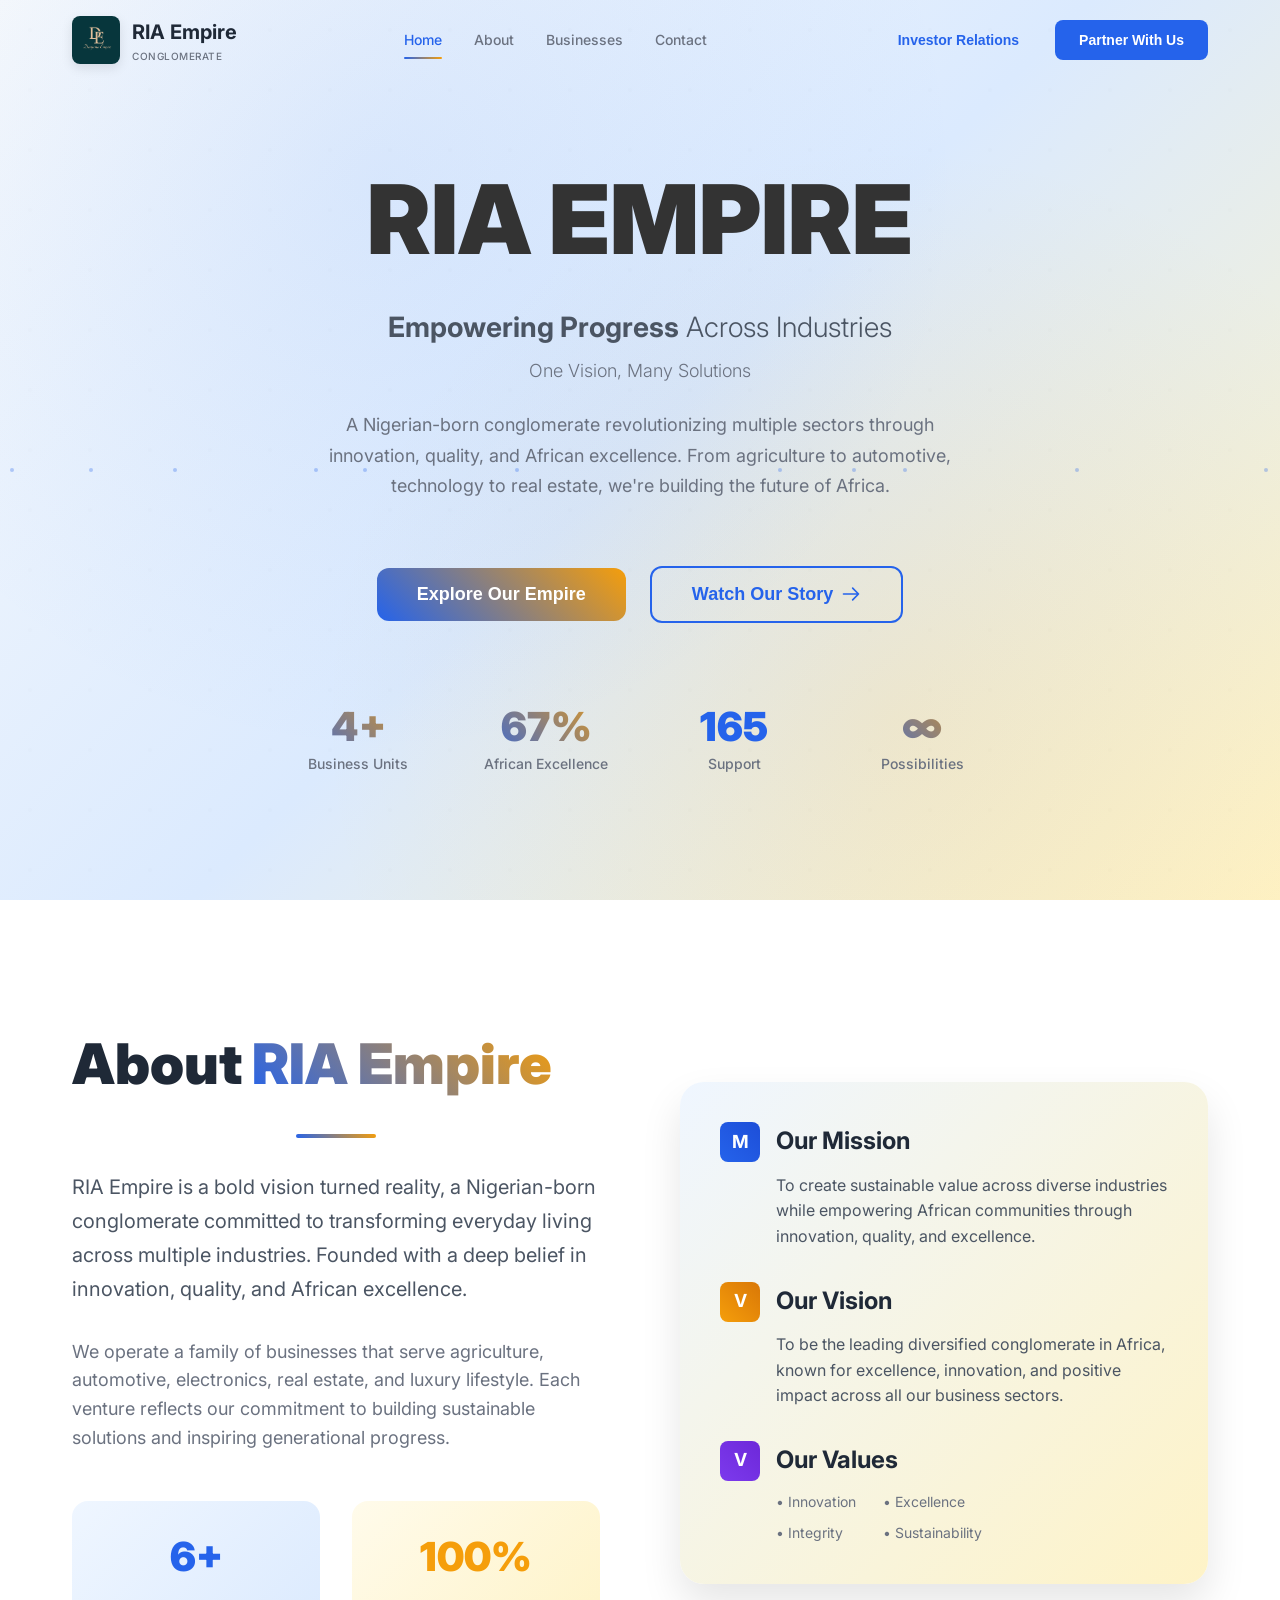
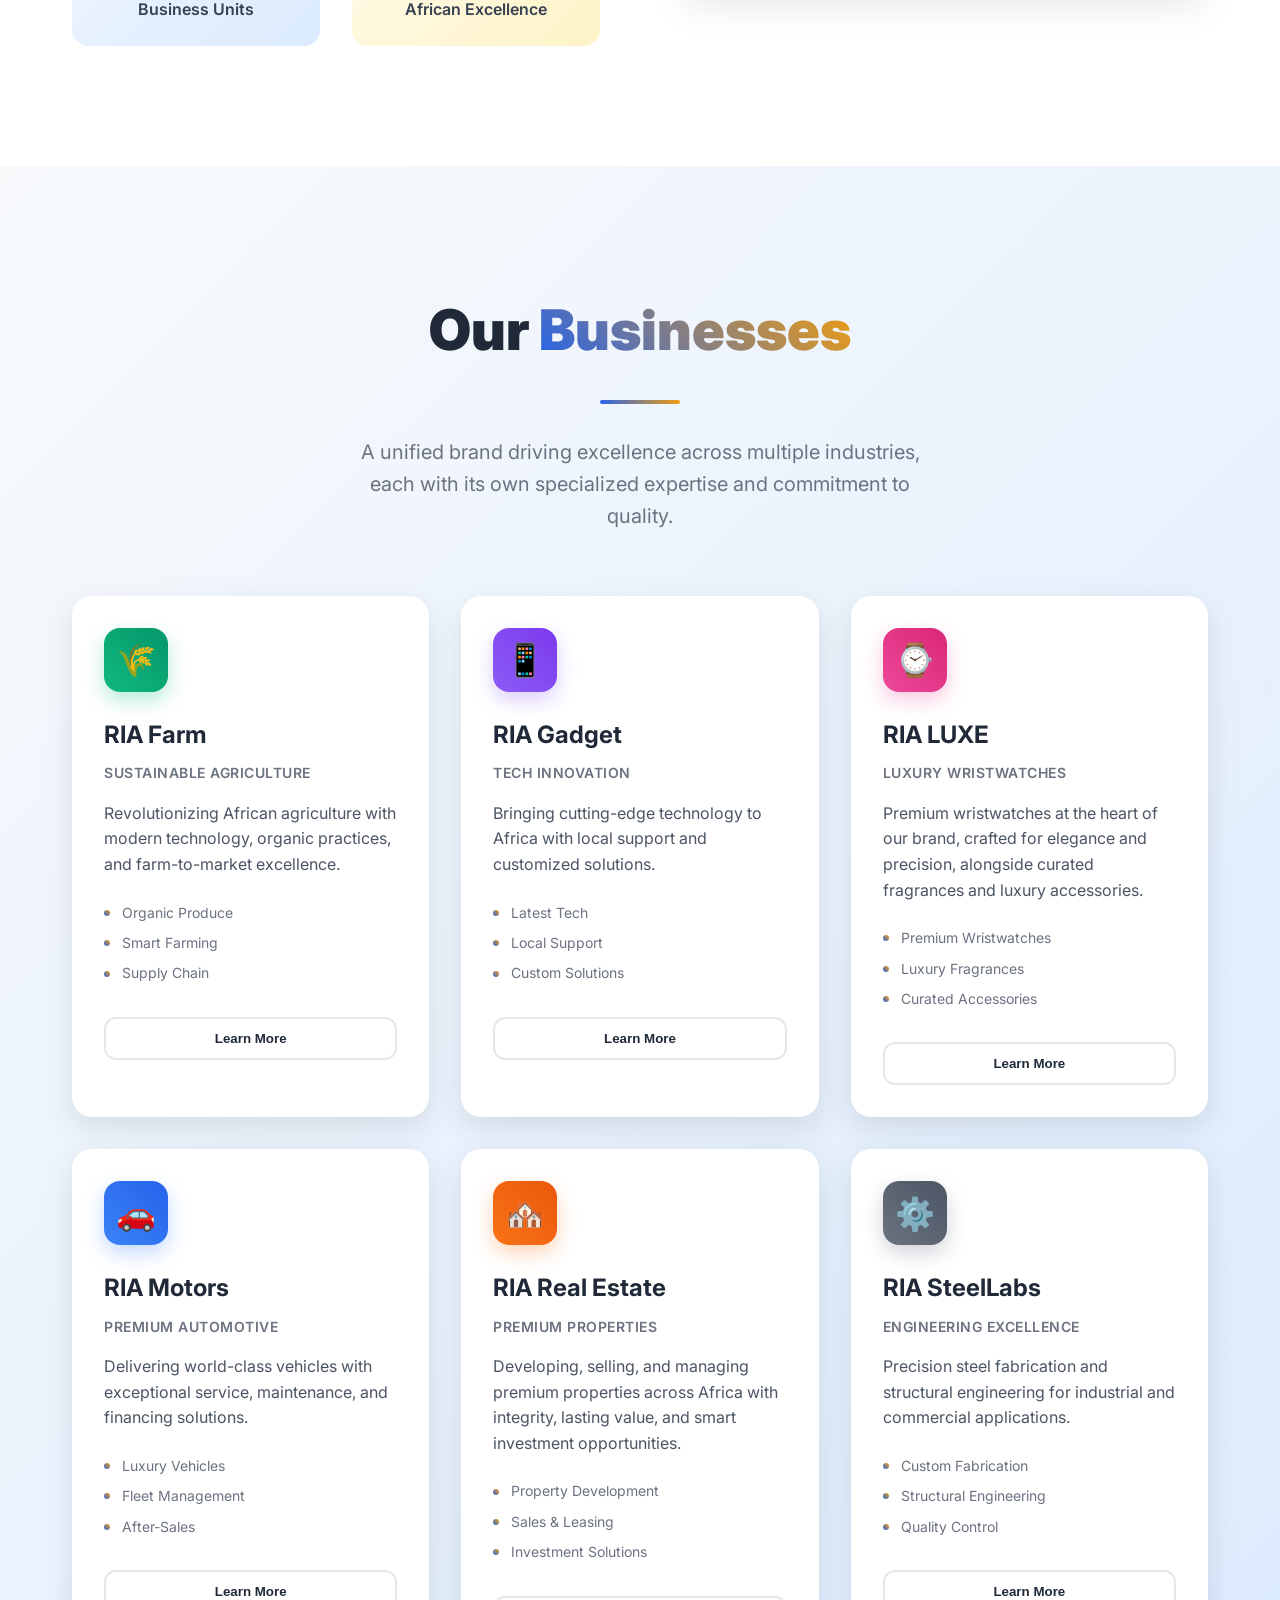
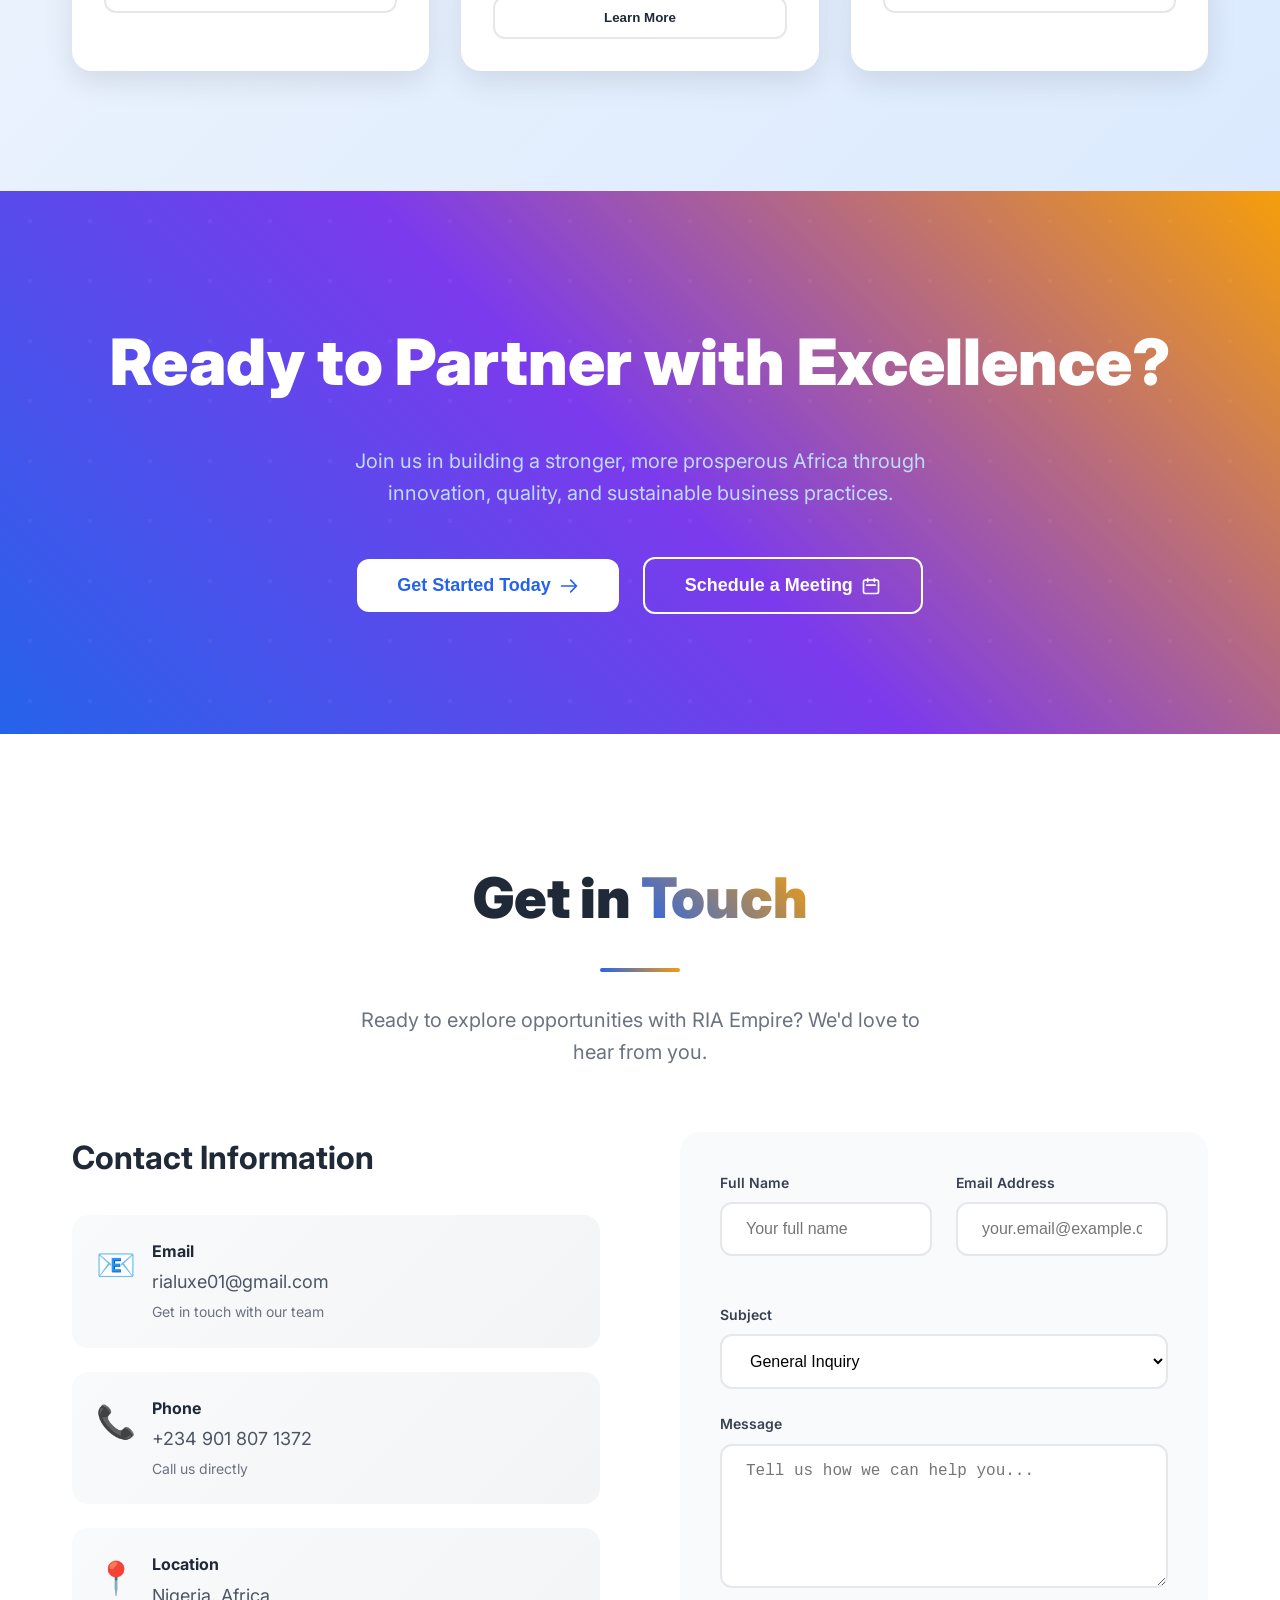
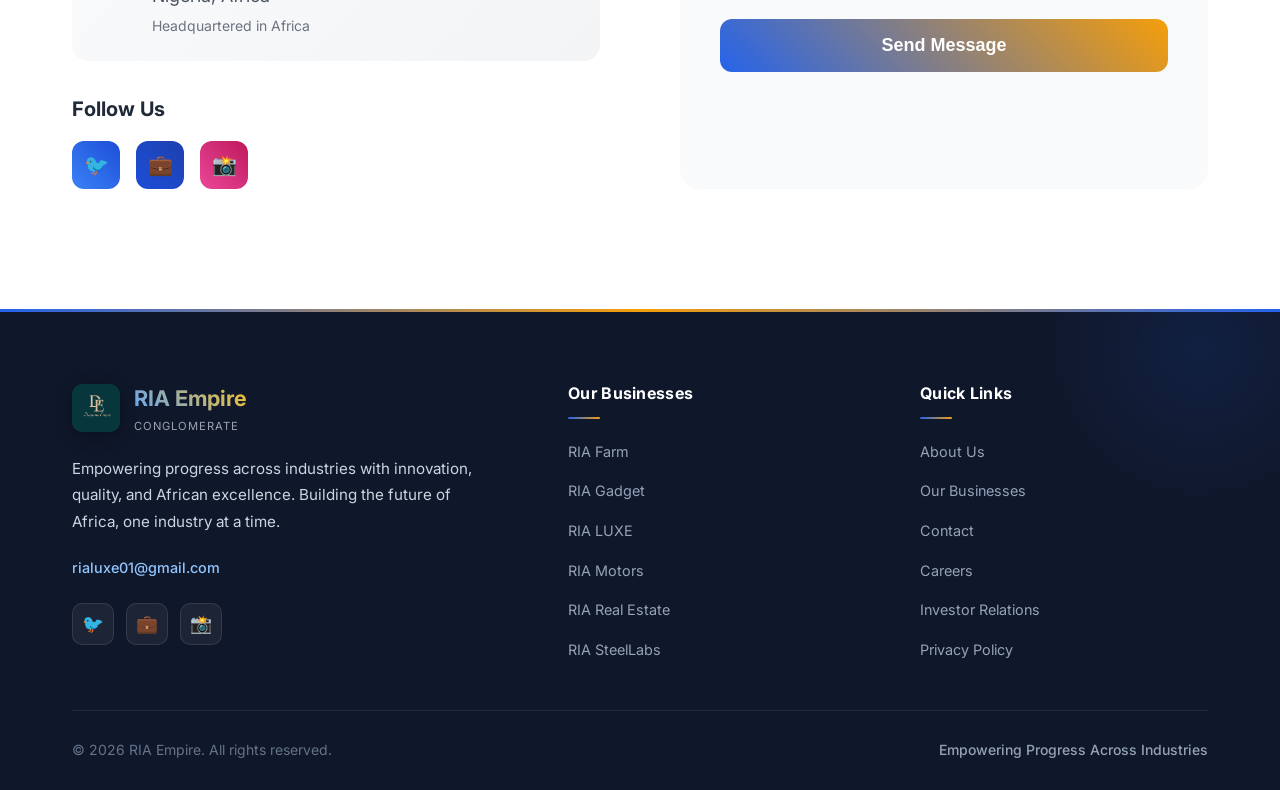
==== commit e459a4bd: "fix: double bullets" ====
--- a/index.html
+++ b/index.html
@@ -185,9 +185,9 @@
                     <p class="business-subtitle">Sustainable Agriculture</p>
                     <p class="business-description">Revolutionizing African agriculture with modern technology, organic practices, and farm-to-market excellence.</p>
                     <div class="business-features">
-                        <div class="feature">• Organic Produce</div>
-                        <div class="feature">• Smart Farming</div>
-                        <div class="feature">• Supply Chain</div>
+                        <div class="feature">Organic Produce</div>
+                        <div class="feature">Smart Farming</div>
+                        <div class="feature">Supply Chain</div>
                     </div>
                     <button class="business-btn">Learn More</button>
                 </div>
@@ -198,9 +198,9 @@
                     <p class="business-subtitle">Tech Innovation</p>
                     <p class="business-description">Bringing cutting-edge technology to Africa with local support and customized solutions.</p>
                     <div class="business-features">
-                        <div class="feature">• Latest Tech</div>
-                        <div class="feature">• Local Support</div>
-                        <div class="feature">• Custom Solutions</div>
+                        <div class="feature">Latest Tech</div>
+                        <div class="feature">Local Support</div>
+                        <div class="feature">Custom Solutions</div>
                     </div>
                     <button class="business-btn">Learn More</button>
                 </div>
@@ -211,9 +211,9 @@
                     <p class="business-subtitle">Luxury Wristwatches</p>
                     <p class="business-description">Premium wristwatches at the heart of our brand, crafted for elegance and precision, alongside curated fragrances and luxury accessories.</p>
                     <div class="business-features">
-                        <div class="feature">• Premium Wristwatches</div>
-                        <div class="feature">• Luxury Fragrances</div>
-                        <div class="feature">• Curated Accessories</div>
+                        <div class="feature">Premium Wristwatches</div>
+                        <div class="feature">Luxury Fragrances</div>
+                        <div class="feature">Curated Accessories</div>
                     </div>
                     <button class="business-btn">Learn More</button>
                 </div>
@@ -224,9 +224,9 @@
                     <p class="business-subtitle">Premium Automotive</p>
                     <p class="business-description">Delivering world-class vehicles with exceptional service, maintenance, and financing solutions.</p>
                     <div class="business-features">
-                        <div class="feature">• Luxury Vehicles</div>
-                        <div class="feature">• Fleet Management</div>
-                        <div class="feature">• After-Sales</div>
+                        <div class="feature">Luxury Vehicles</div>
+                        <div class="feature">Fleet Management</div>
+                        <div class="feature">After-Sales</div>
                     </div>
                     <button class="business-btn">Learn More</button>
                 </div>
@@ -237,9 +237,9 @@
                     <p class="business-subtitle">Premium Properties</p>
                     <p class="business-description">Developing, selling, and managing premium properties across Africa with integrity, lasting value, and smart investment opportunities.</p>
                     <div class="business-features">
-                        <div class="feature">• Property Development</div>
-                        <div class="feature">• Sales & Leasing</div>
-                        <div class="feature">• Investment Solutions</div>
+                        <div class="feature">Property Development</div>
+                        <div class="feature">Sales & Leasing</div>
+                        <div class="feature">Investment Solutions</div>
                     </div>
                     <button class="business-btn">Learn More</button>
                 </div>
@@ -250,9 +250,9 @@
                     <p class="business-subtitle">Engineering Excellence</p>
                     <p class="business-description">Precision steel fabrication and structural engineering for industrial and commercial applications.</p>
                     <div class="business-features">
-                        <div class="feature">• Custom Fabrication</div>
-                        <div class="feature">• Structural Engineering</div>
-                        <div class="feature">• Quality Control</div>
+                        <div class="feature">Custom Fabrication</div>
+                        <div class="feature">Structural Engineering</div>
+                        <div class="feature">Quality Control</div>
                     </div>
                     <button class="business-btn">Learn More</button>
                 </div>
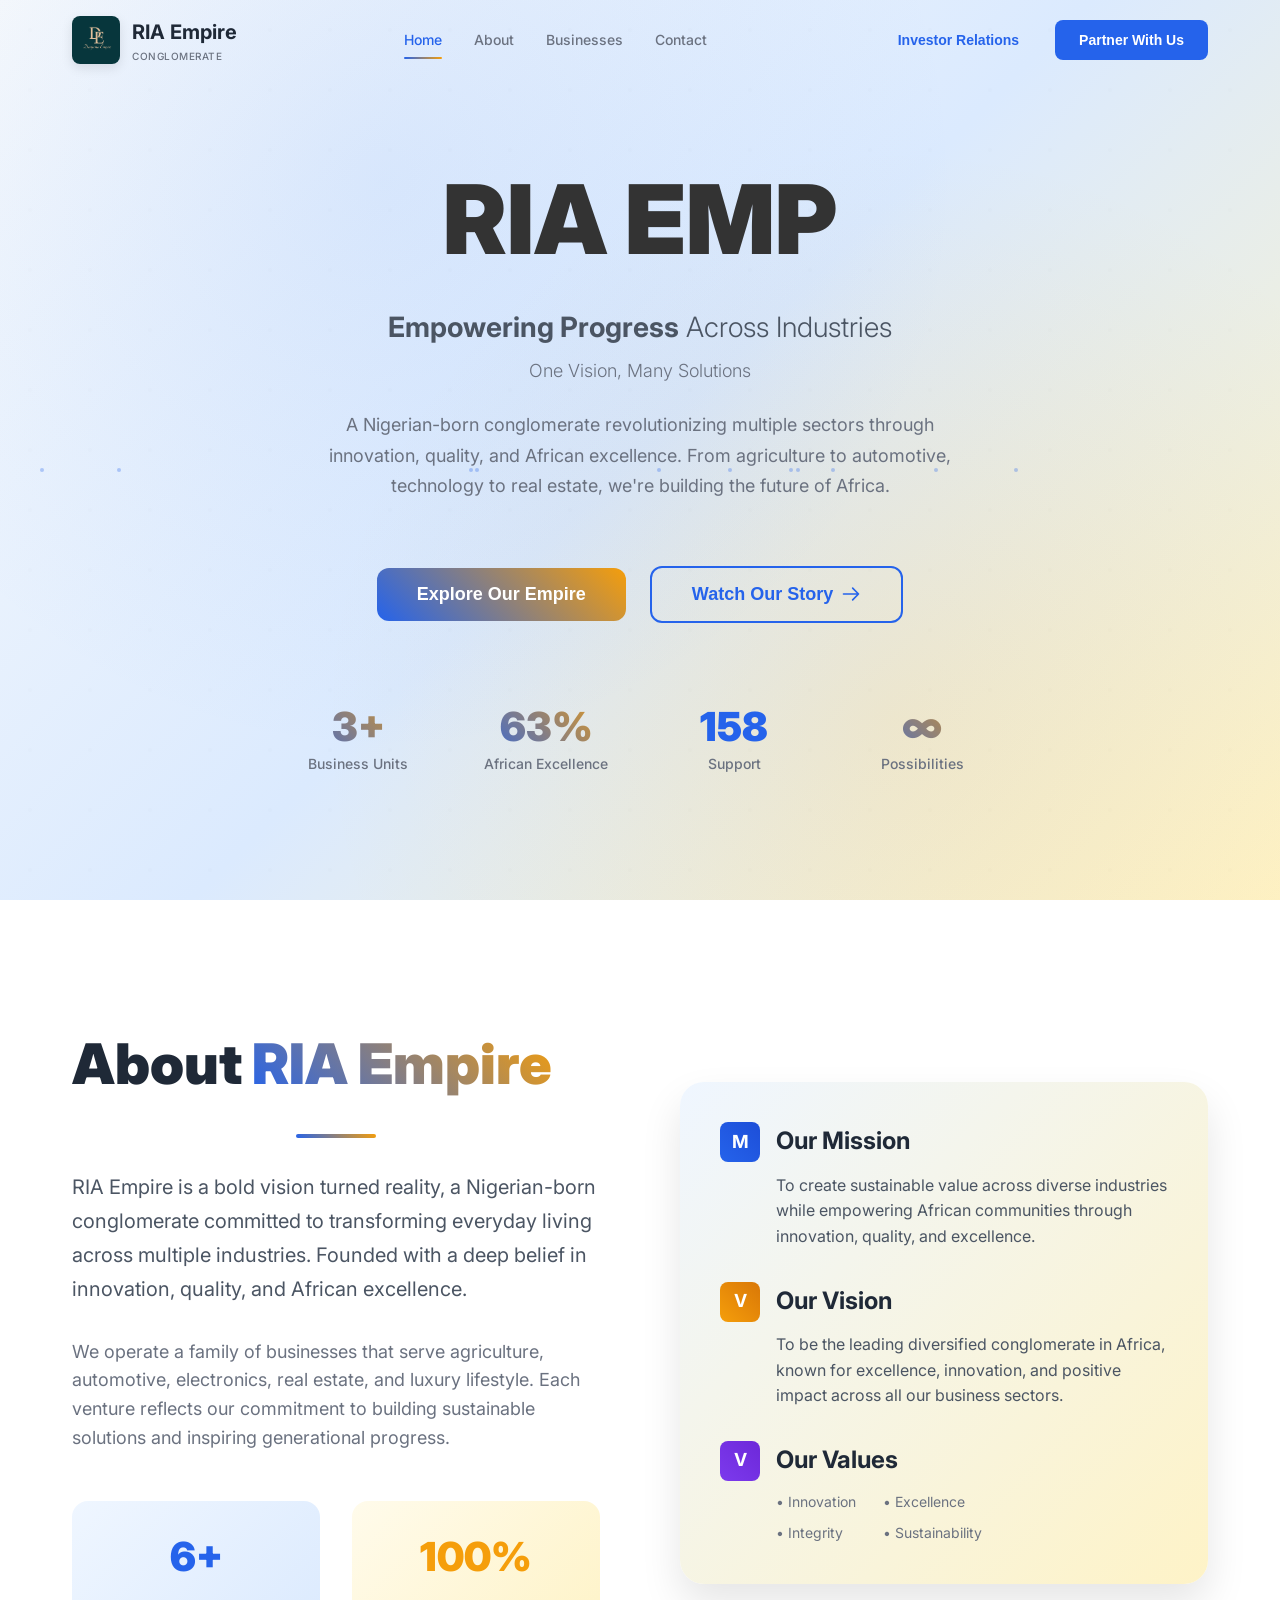
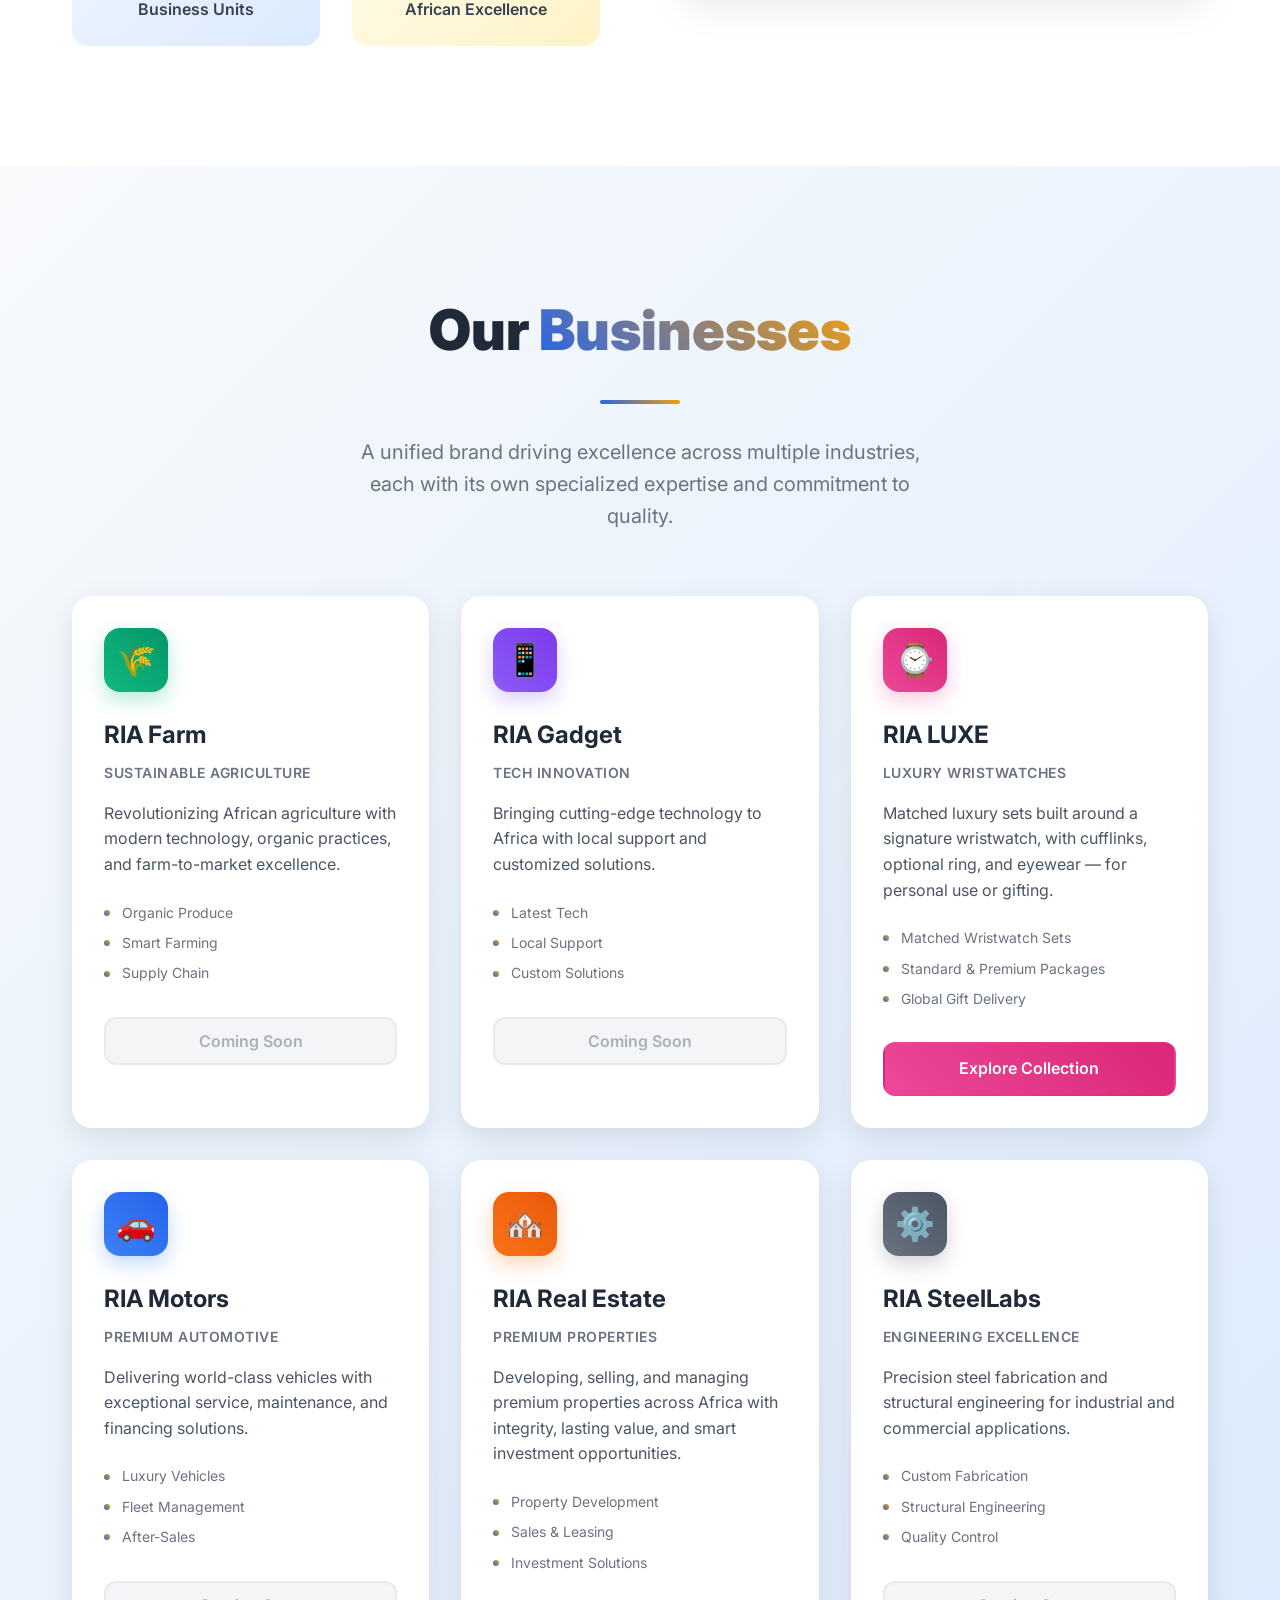
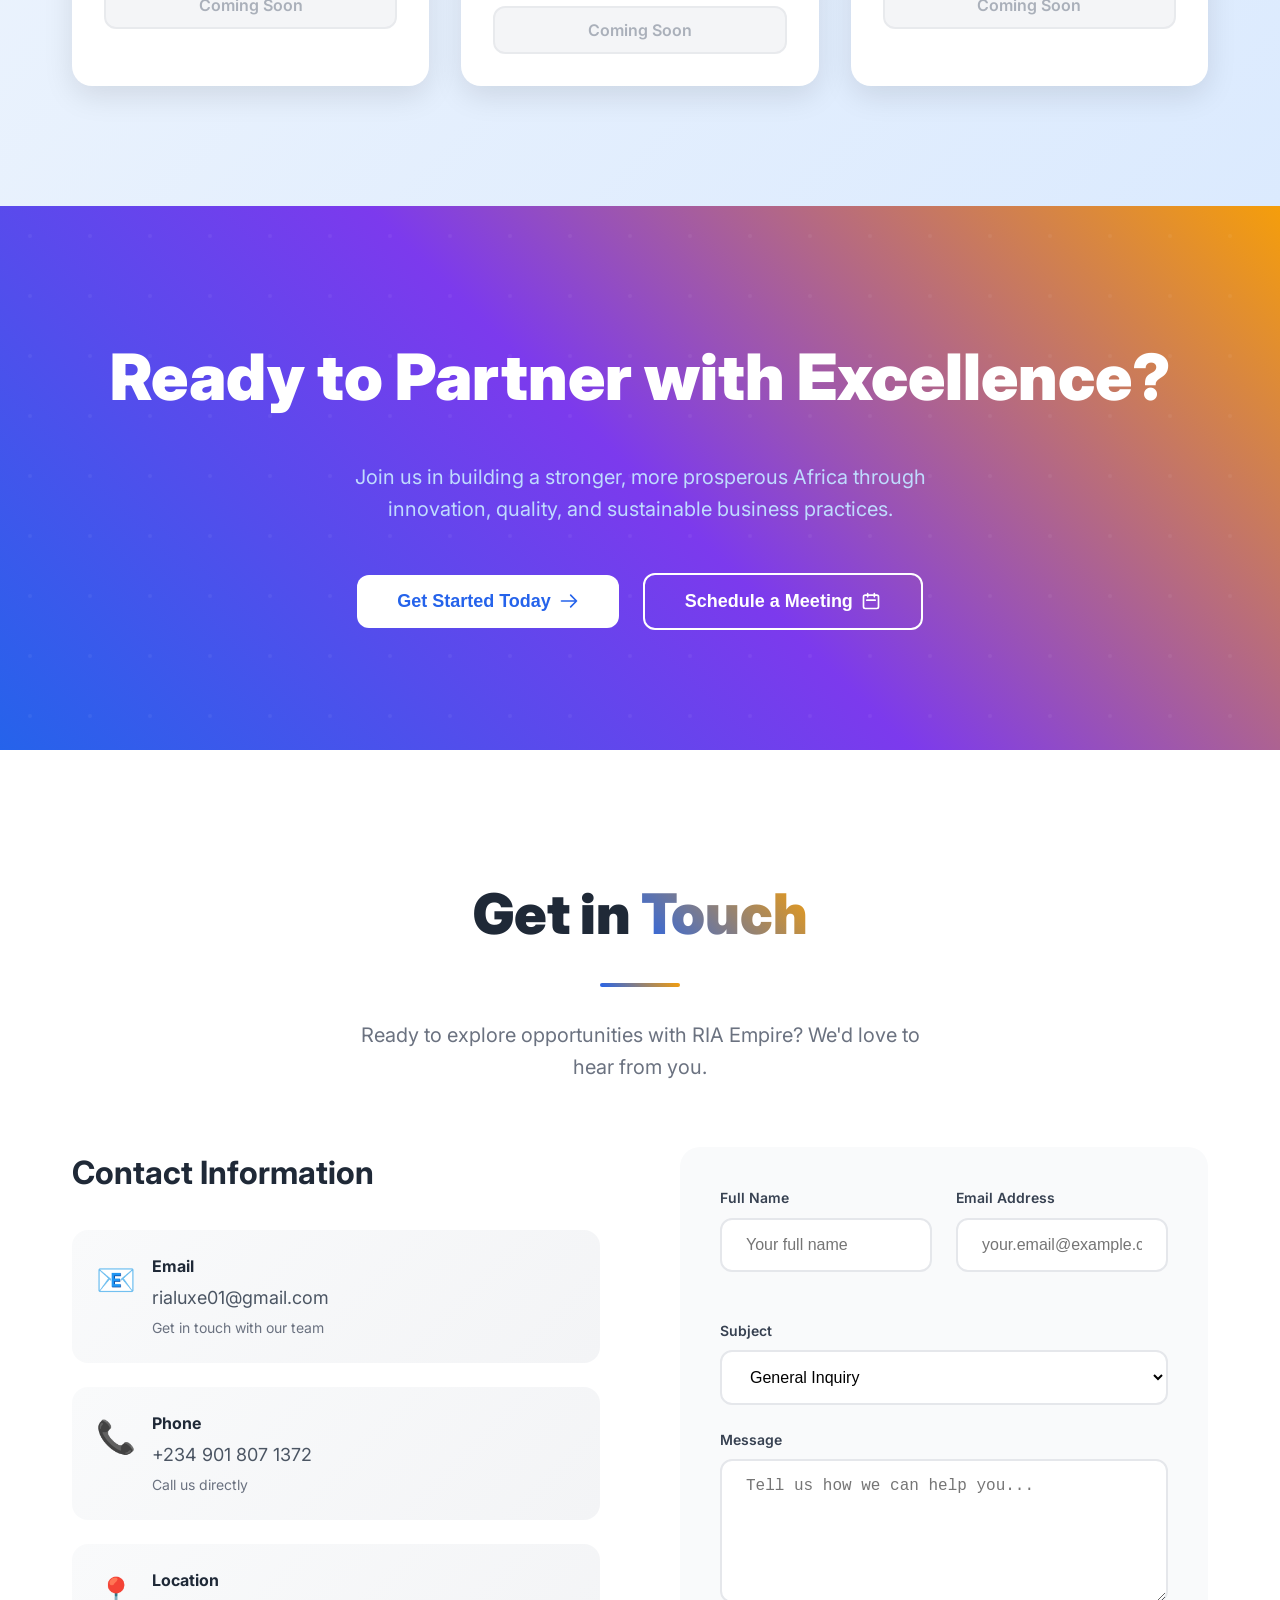
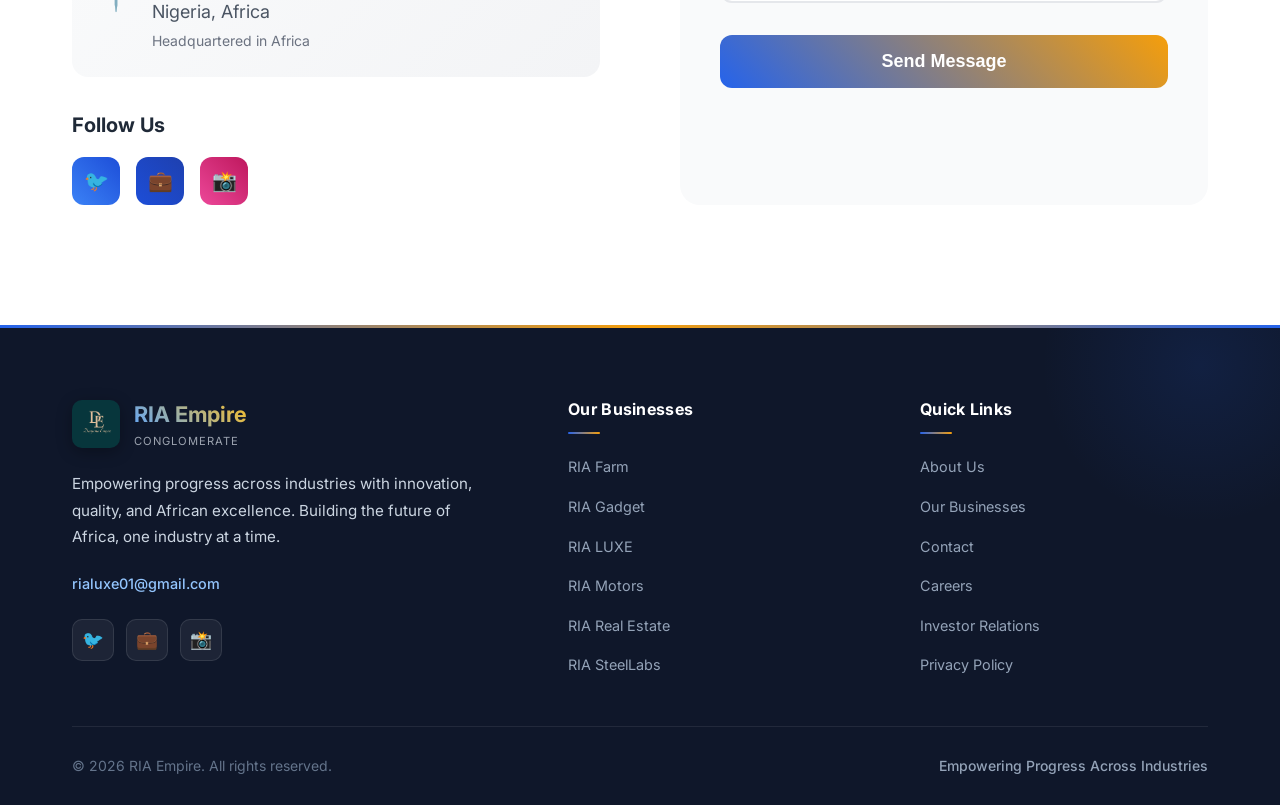
==== commit eb6288a3: "feat: built a landing page for RIA LUXE" ====
--- a/index.html
+++ b/index.html
@@ -189,7 +189,7 @@
                         <div class="feature">Smart Farming</div>
                         <div class="feature">Supply Chain</div>
                     </div>
-                    <button class="business-btn">Learn More</button>
+                    <button class="business-btn business-btn--soon" disabled>Coming Soon</button>
                 </div>
                 
                 <div class="business-card" data-business="gadget">
@@ -202,20 +202,20 @@
                         <div class="feature">Local Support</div>
                         <div class="feature">Custom Solutions</div>
                     </div>
-                    <button class="business-btn">Learn More</button>
+                    <button class="business-btn business-btn--soon" disabled>Coming Soon</button>
                 </div>
                 
                 <div class="business-card" data-business="luxe">
                     <div class="business-icon">⌚</div>
                     <h3>RIA LUXE</h3>
                     <p class="business-subtitle">Luxury Wristwatches</p>
-                    <p class="business-description">Premium wristwatches at the heart of our brand, crafted for elegance and precision, alongside curated fragrances and luxury accessories.</p>
-                    <div class="business-features">
-                        <div class="feature">Premium Wristwatches</div>
-                        <div class="feature">Luxury Fragrances</div>
-                        <div class="feature">Curated Accessories</div>
-                    </div>
-                    <button class="business-btn">Learn More</button>
+                    <p class="business-description">Matched luxury sets built around a signature wristwatch, with cufflinks, optional ring, and eyewear — for personal use or gifting.</p>
+                    <div class="business-features">
+                        <div class="feature">Matched Wristwatch Sets</div>
+                        <div class="feature">Standard & Premium Packages</div>
+                        <div class="feature">Global Gift Delivery</div>
+                    </div>
+                    <a href="ria-luxe/" class="business-btn business-btn--link">Explore Collection</a>
                 </div>
                 
                 <div class="business-card" data-business="motors">
@@ -228,7 +228,7 @@
                         <div class="feature">Fleet Management</div>
                         <div class="feature">After-Sales</div>
                     </div>
-                    <button class="business-btn">Learn More</button>
+                    <button class="business-btn business-btn--soon" disabled>Coming Soon</button>
                 </div>
                 
                 <div class="business-card" data-business="realestate">
@@ -241,7 +241,7 @@
                         <div class="feature">Sales & Leasing</div>
                         <div class="feature">Investment Solutions</div>
                     </div>
-                    <button class="business-btn">Learn More</button>
+                    <button class="business-btn business-btn--soon" disabled>Coming Soon</button>
                 </div>
                 
                 <div class="business-card" data-business="steel">
@@ -254,7 +254,7 @@
                         <div class="feature">Structural Engineering</div>
                         <div class="feature">Quality Control</div>
                     </div>
-                    <button class="business-btn">Learn More</button>
+                    <button class="business-btn business-btn--soon" disabled>Coming Soon</button>
                 </div>
             </div>
         </div>
@@ -410,7 +410,7 @@
                     <ul>
                         <li><a href="#businesses">RIA Farm</a></li>
                         <li><a href="#businesses">RIA Gadget</a></li>
-                        <li><a href="#businesses">RIA LUXE</a></li>
+                        <li><a href="ria-luxe/">RIA LUXE</a></li>
                         <li><a href="#businesses">RIA Motors</a></li>
                         <li><a href="#businesses">RIA Real Estate</a></li>
                         <li><a href="#businesses">RIA SteelLabs</a></li>
--- a/styles.css
+++ b/styles.css
@@ -655,6 +655,12 @@
     background: linear-gradient(45deg, #2563eb, #f59e0b);
     opacity: 0;
     transition: opacity 0.3s ease;
+    pointer-events: none;
+}
+
+.business-card > * {
+    position: relative;
+    z-index: 1;
 }
 
 .business-card:hover::before {
@@ -761,6 +767,9 @@
     align-items: center;
     justify-content: center;
     gap: 8px;
+    text-decoration: none;
+    font-family: inherit;
+    font-size: inherit;
 }
 
 .business-btn:hover {
@@ -769,6 +778,33 @@
     border-color: transparent;
     transform: translateY(-2px);
     box-shadow: 0 8px 20px rgba(37, 99, 235, 0.3);
+}
+
+.business-btn--link {
+    background: linear-gradient(45deg, #ec4899, #db2777);
+    color: white;
+    border-color: transparent;
+}
+
+.business-btn--link:hover {
+    background: linear-gradient(45deg, #db2777, #be185d);
+    box-shadow: 0 8px 20px rgba(236, 72, 153, 0.35);
+}
+
+.business-btn--soon {
+    background: #f3f4f6;
+    color: #9ca3af;
+    border-color: #e5e7eb;
+    cursor: not-allowed;
+    opacity: 0.85;
+}
+
+.business-btn--soon:hover {
+    background: #f3f4f6;
+    color: #9ca3af;
+    border-color: #e5e7eb;
+    transform: none;
+    box-shadow: none;
 }
 
 /* CTA Section */
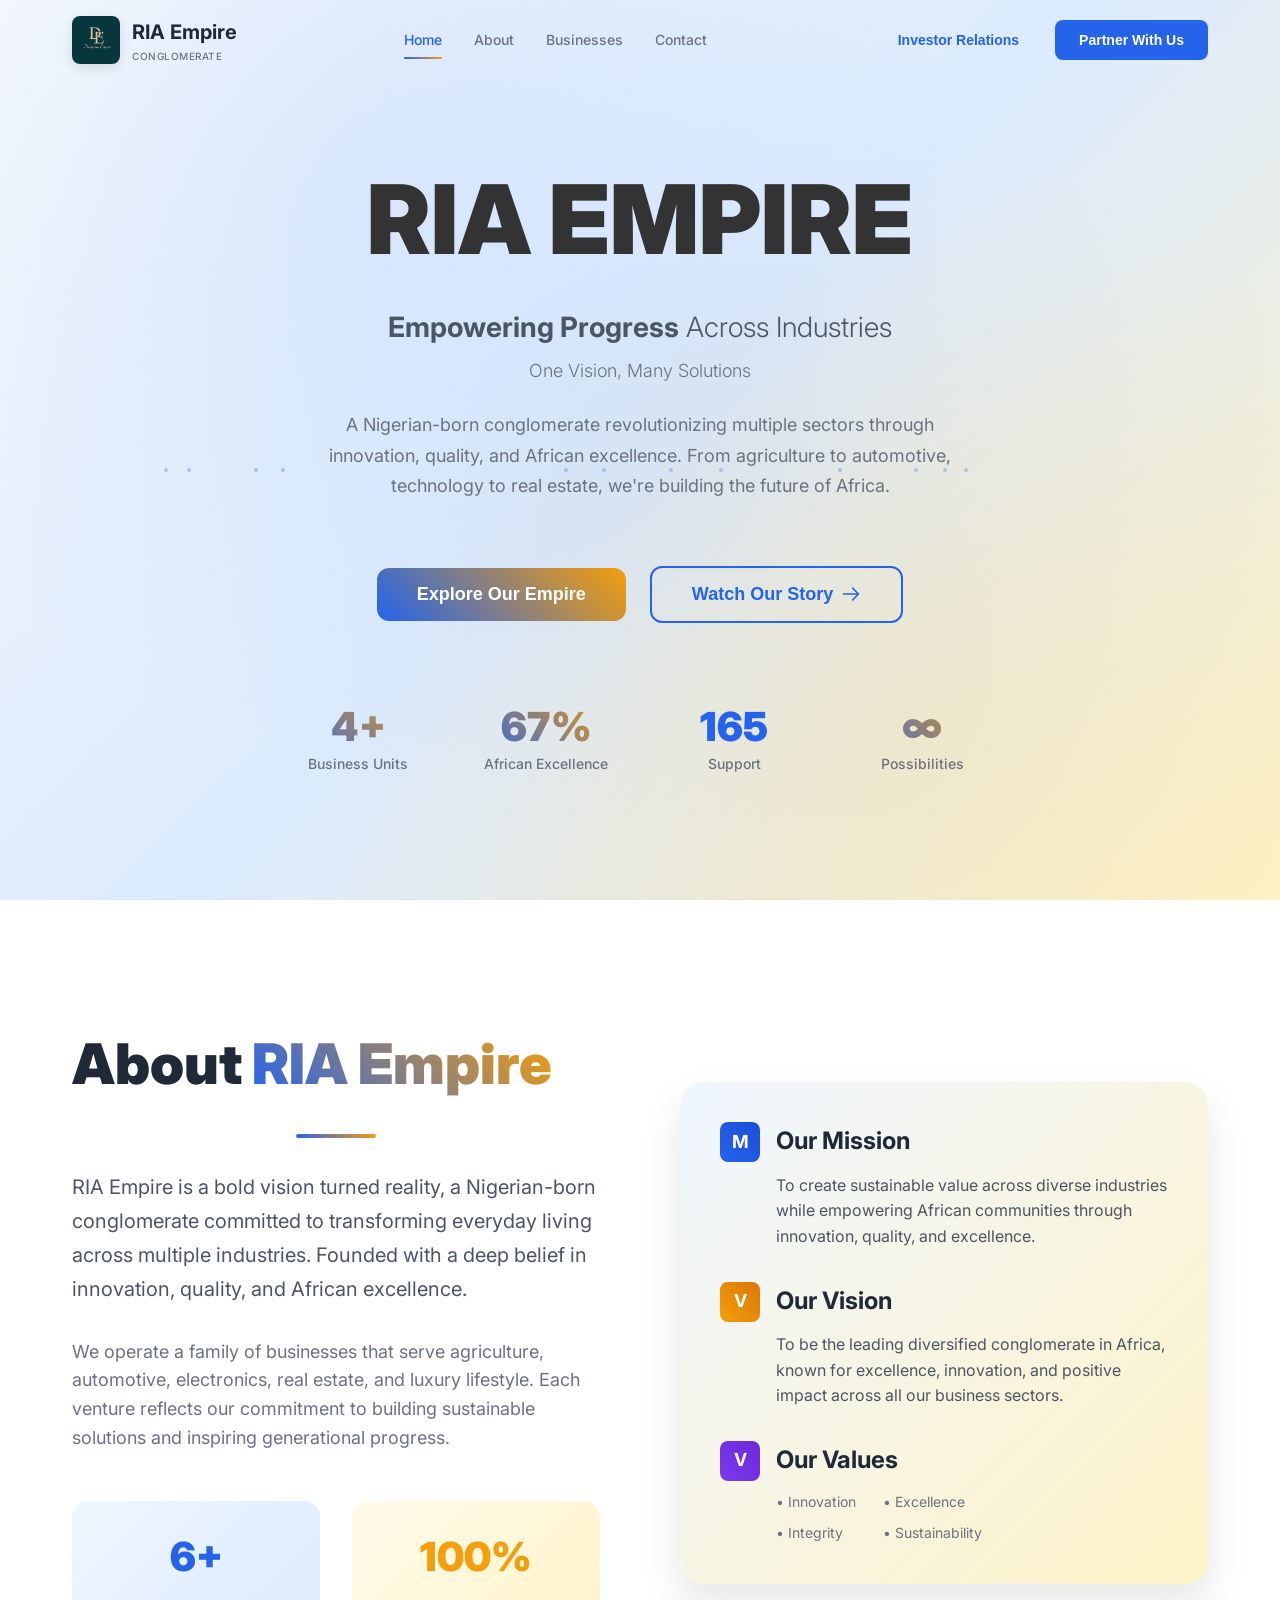
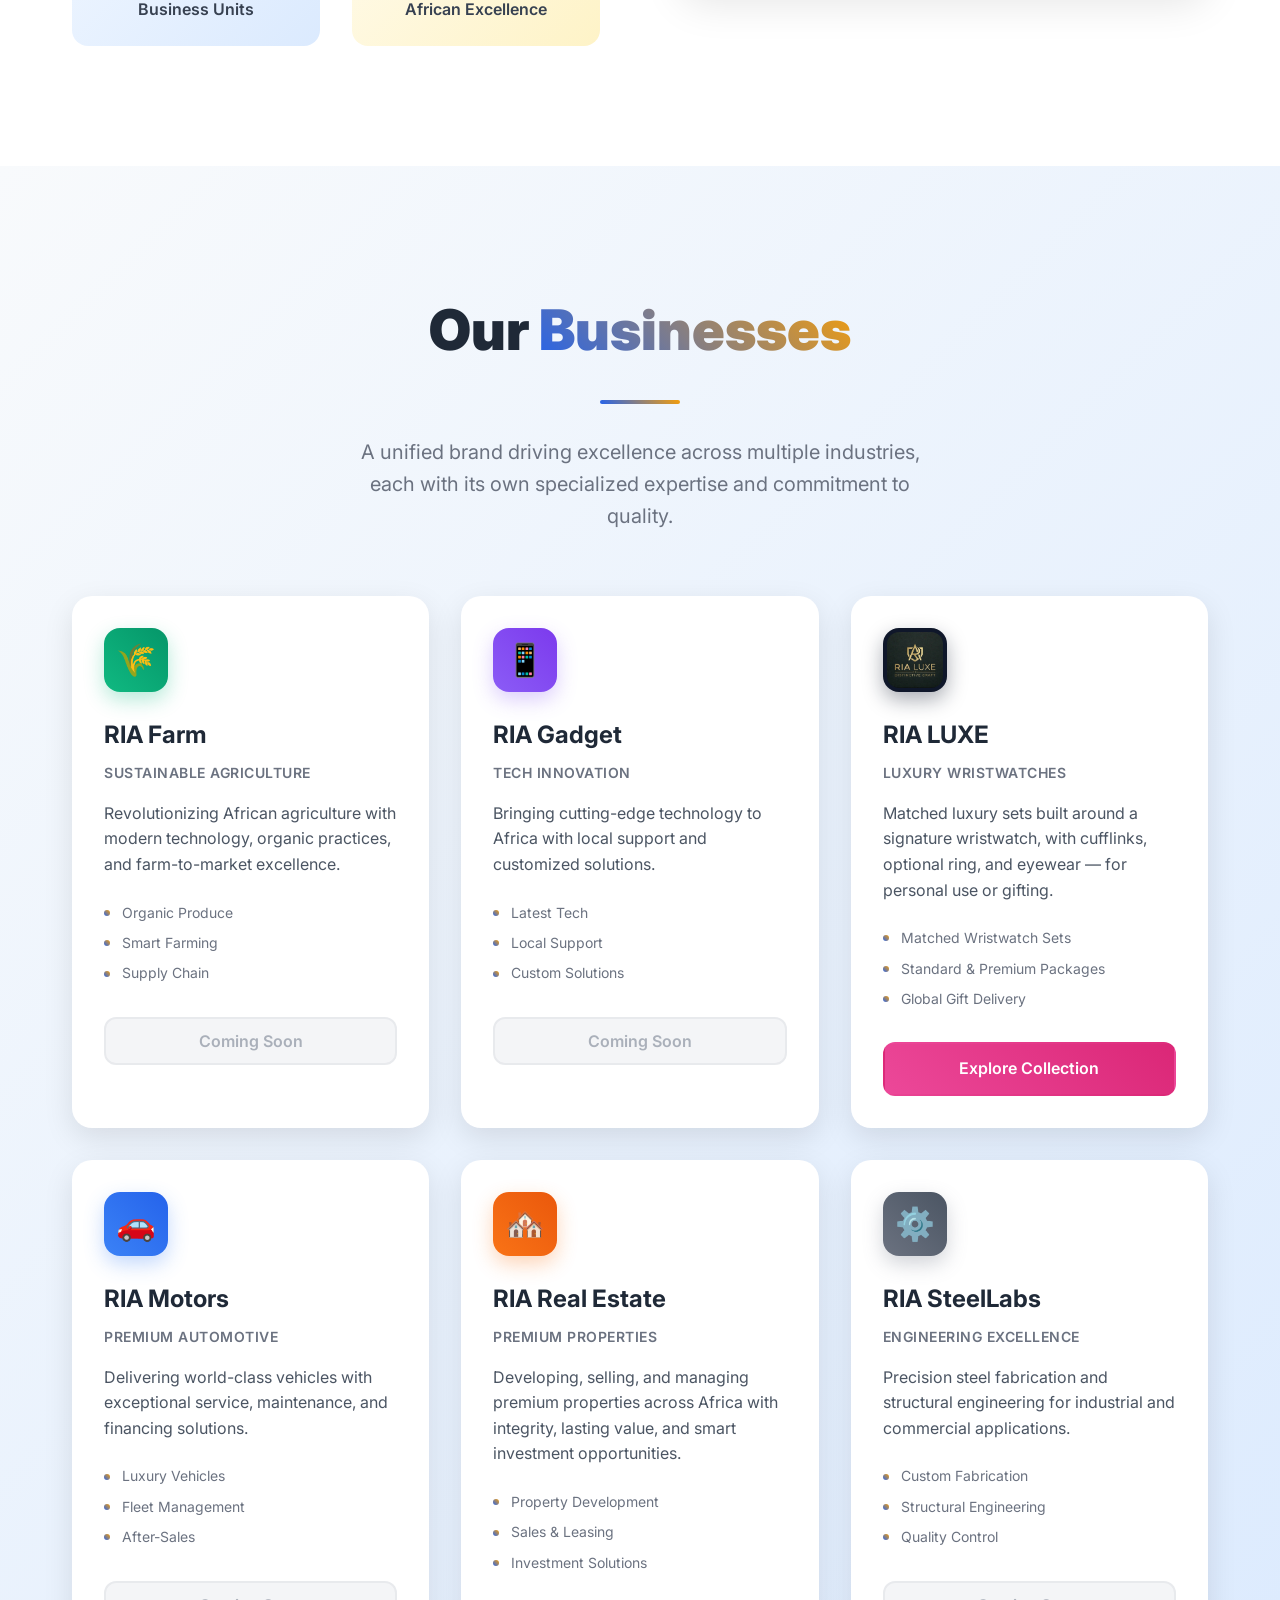
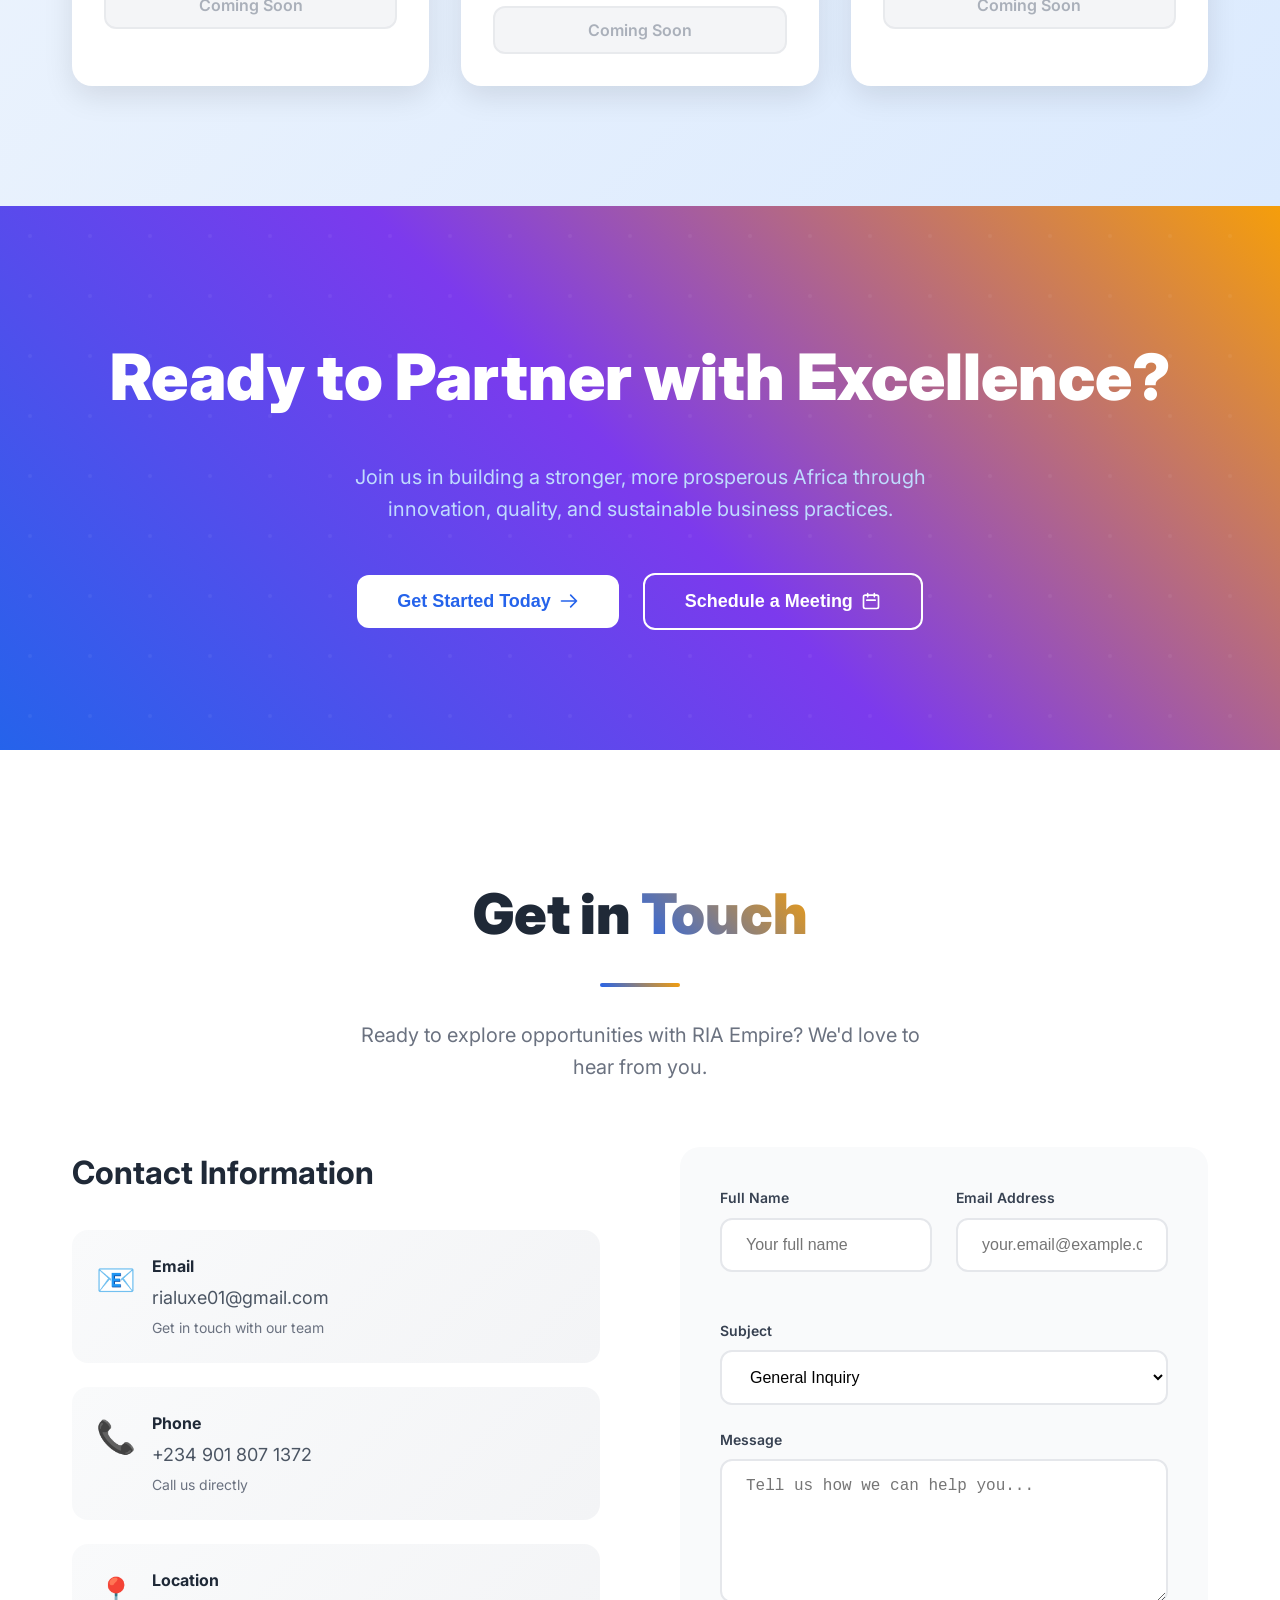
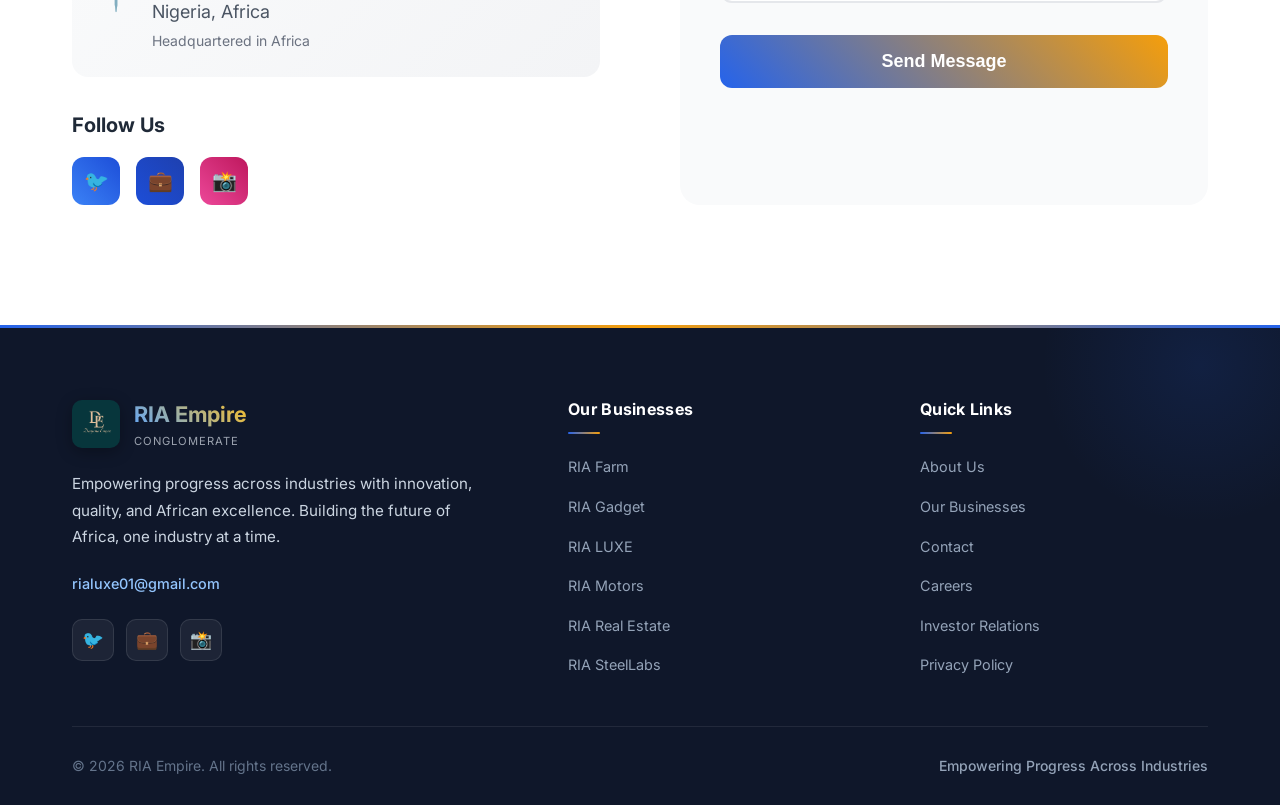
==== commit 82507de3: "feat: add media assets for landing page for RIA LUXE" ====
--- a/index.html
+++ b/index.html
@@ -206,7 +206,9 @@
                 </div>
                 
                 <div class="business-card" data-business="luxe">
-                    <div class="business-icon">⌚</div>
+                    <div class="business-icon business-icon--brand">
+                        <img src="public/image.png" alt="RIA LUXE" class="business-brand-img">
+                    </div>
                     <h3>RIA LUXE</h3>
                     <p class="business-subtitle">Luxury Wristwatches</p>
                     <p class="business-description">Matched luxury sets built around a signature wristwatch, with cufflinks, optional ring, and eyewear — for personal use or gifting.</p>
--- a/styles.css
+++ b/styles.css
@@ -696,8 +696,22 @@
 }
 
 .business-card[data-business="luxe"] .business-icon {
-    background: linear-gradient(45deg, #ec4899, #db2777);
-    box-shadow: 0 8px 20px rgba(236, 72, 153, 0.3);
+    background: #0f172a;
+    box-shadow: 0 8px 20px rgba(15, 23, 42, 0.35);
+    padding: 6px;
+    overflow: hidden;
+}
+
+.business-icon--brand {
+    padding: 4px !important;
+}
+
+.business-brand-img {
+    width: 100%;
+    height: 100%;
+    object-fit: cover;
+    object-position: center top;
+    border-radius: 12px;
 }
 
 .business-card[data-business="steel"] .business-icon {
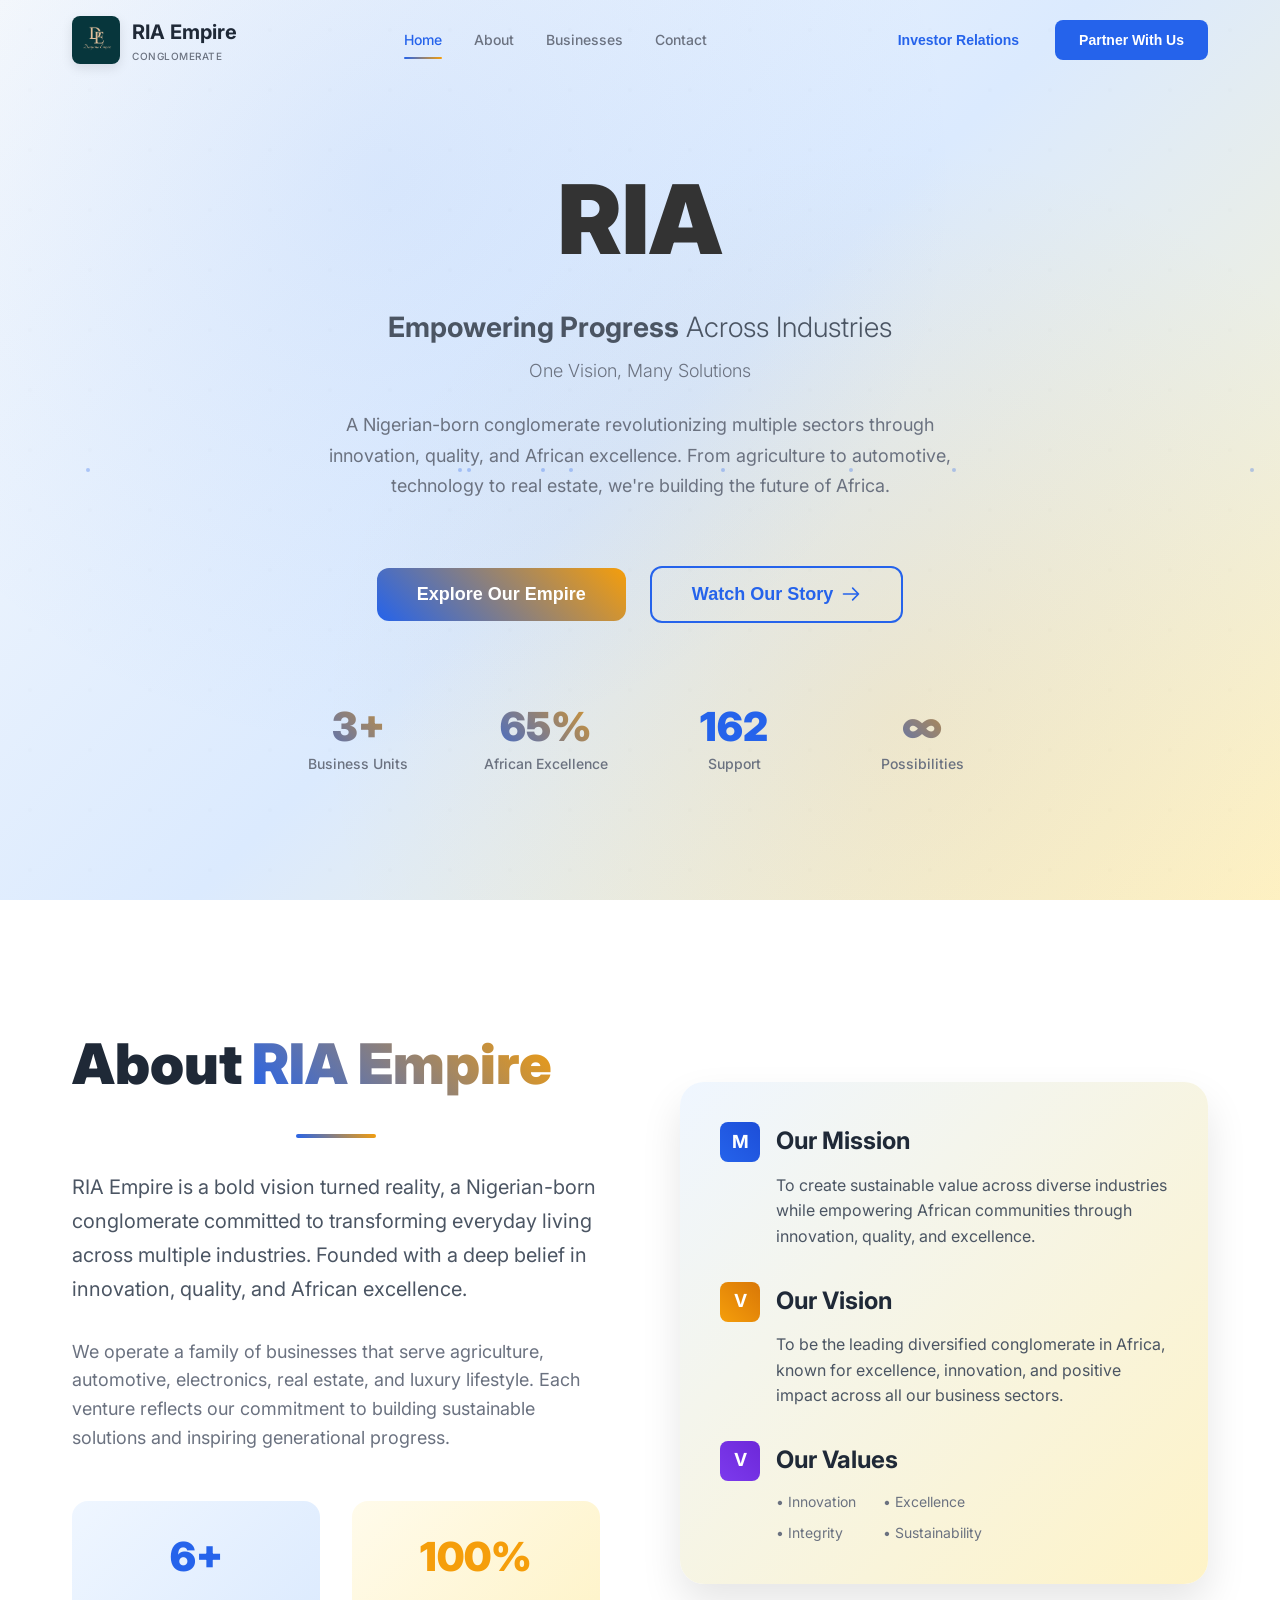
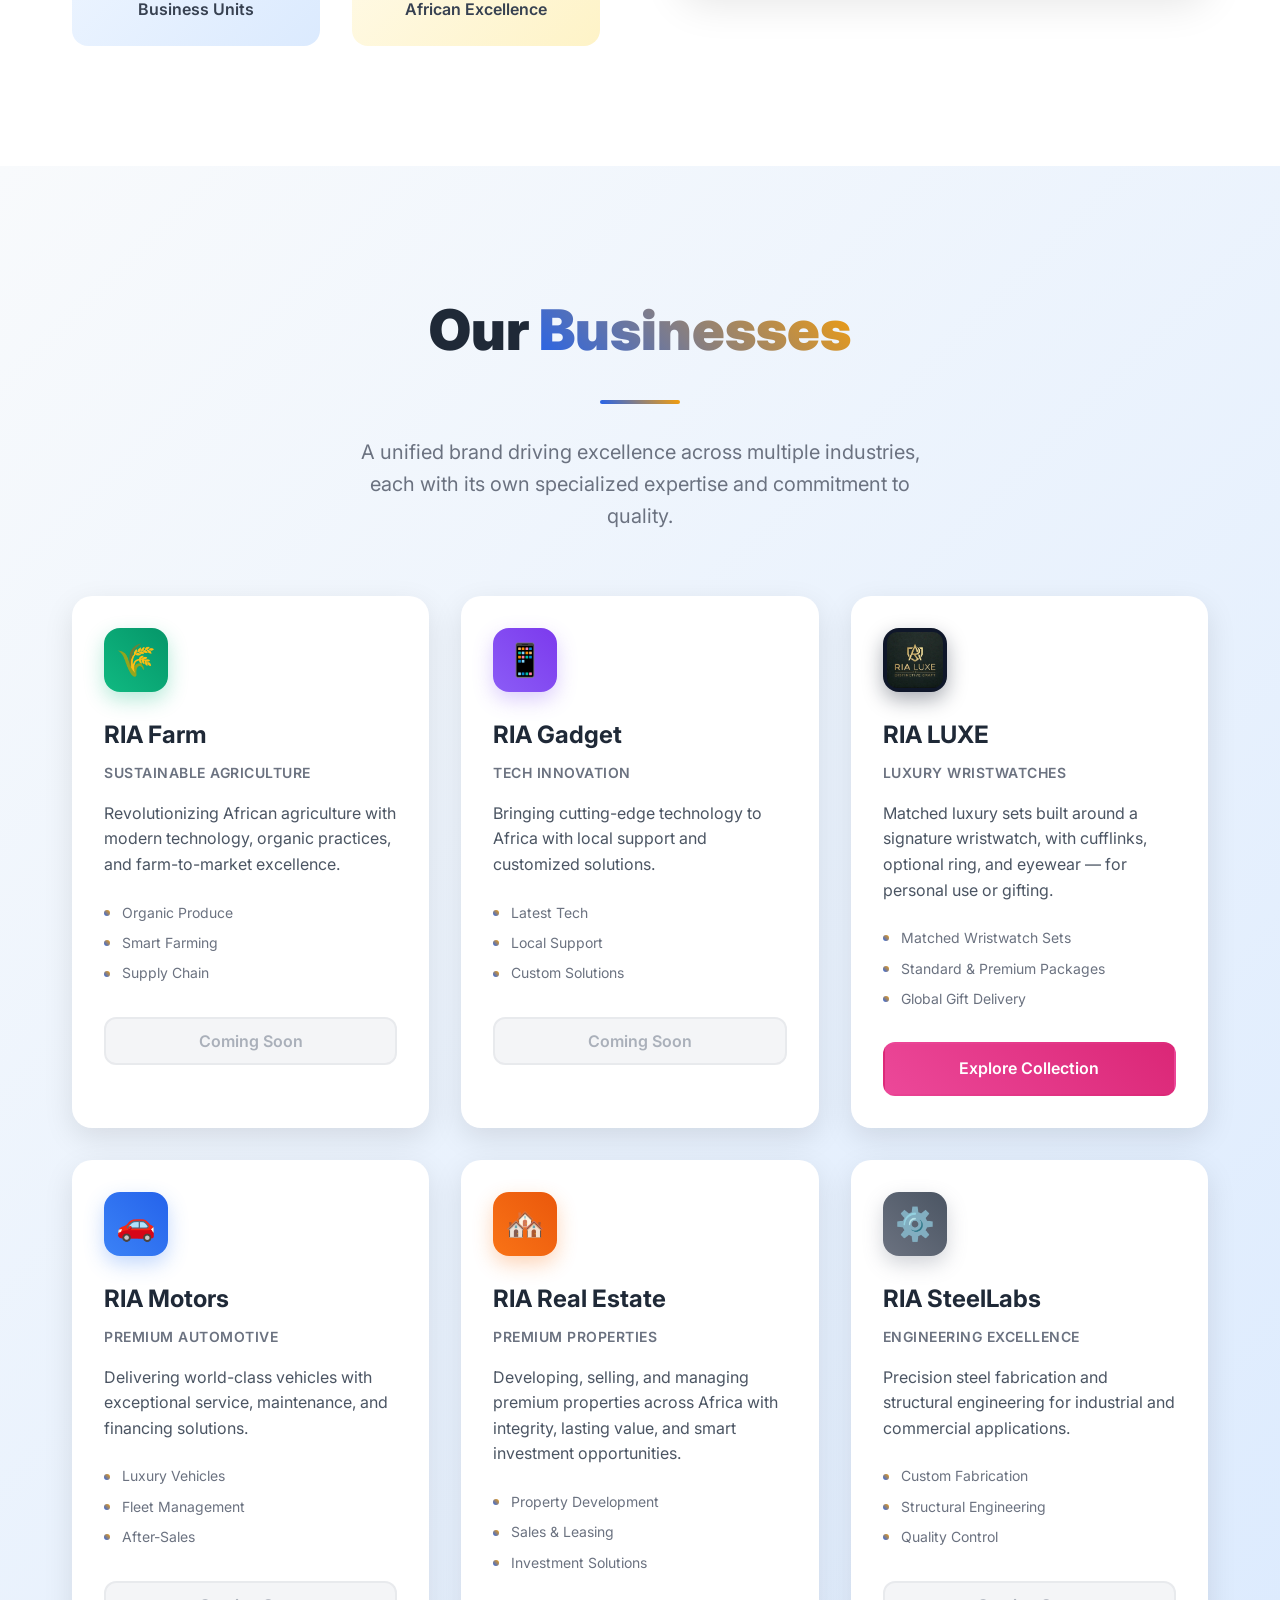
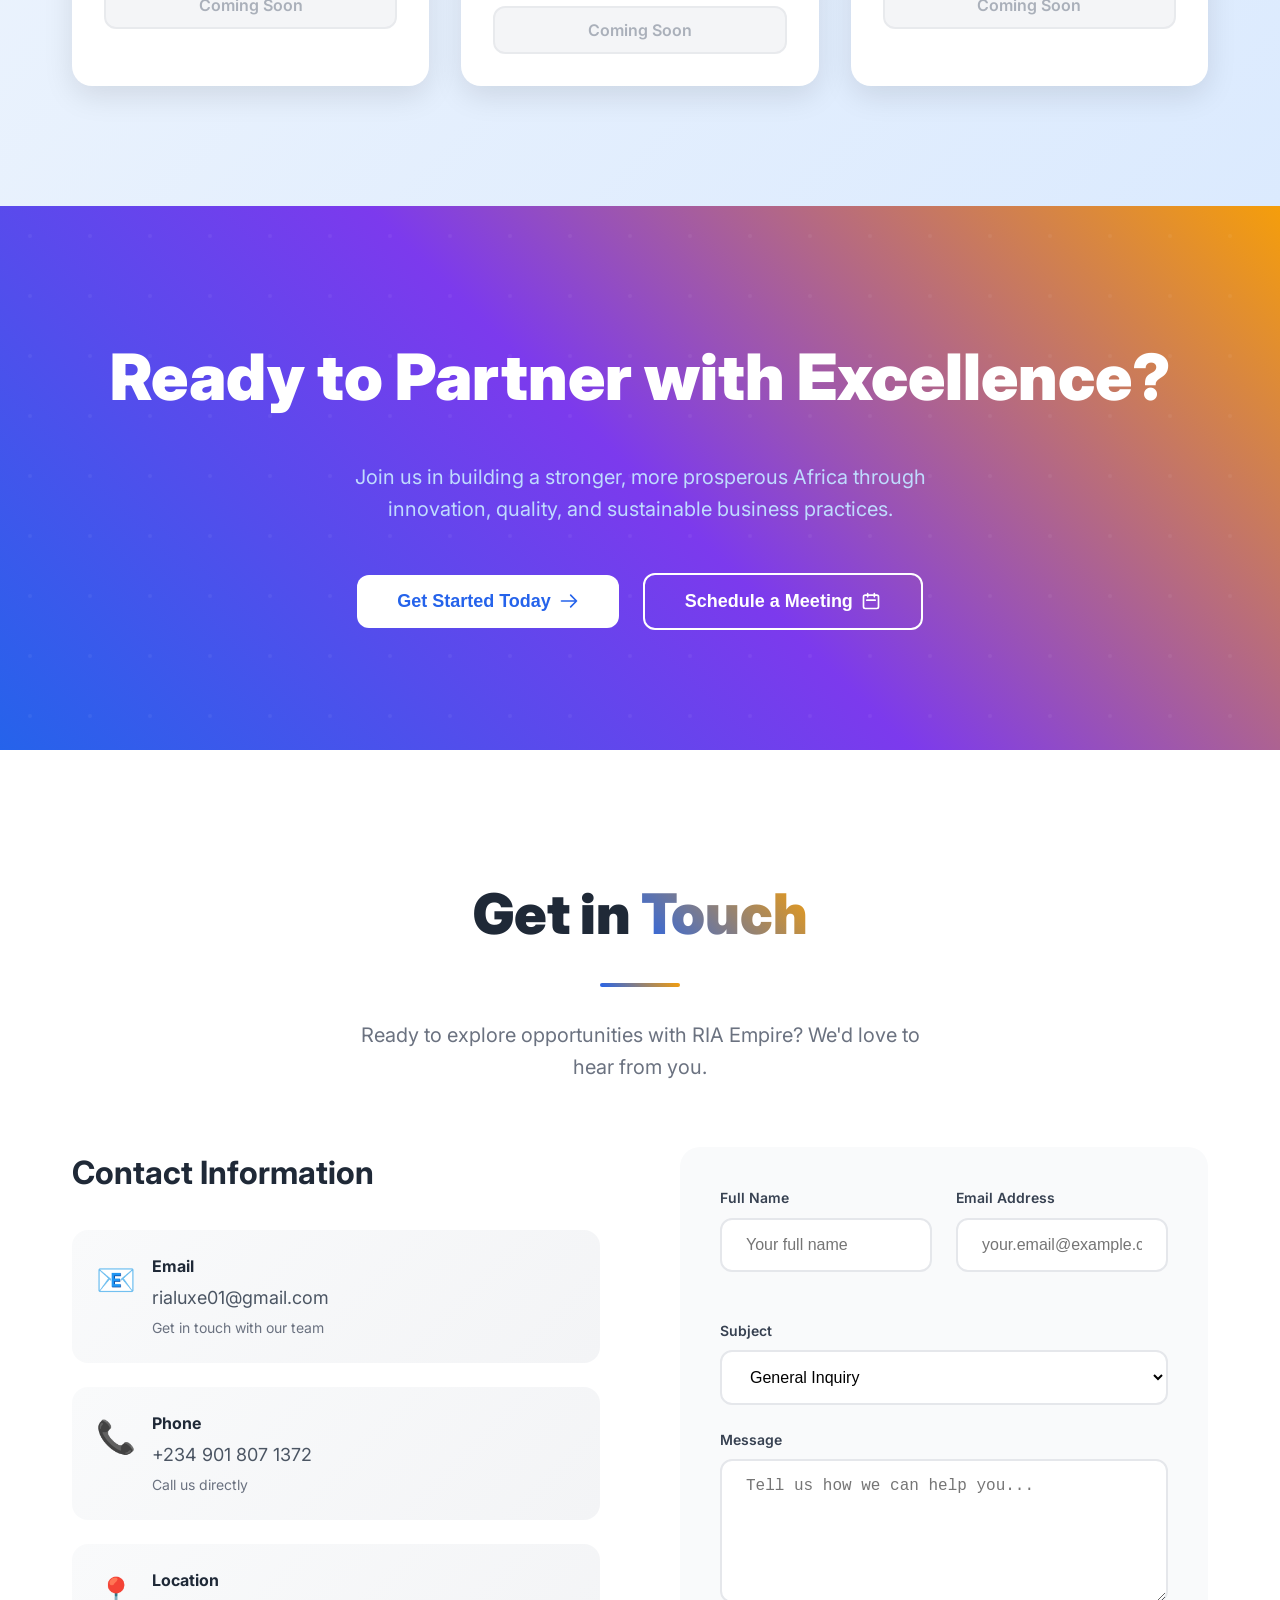
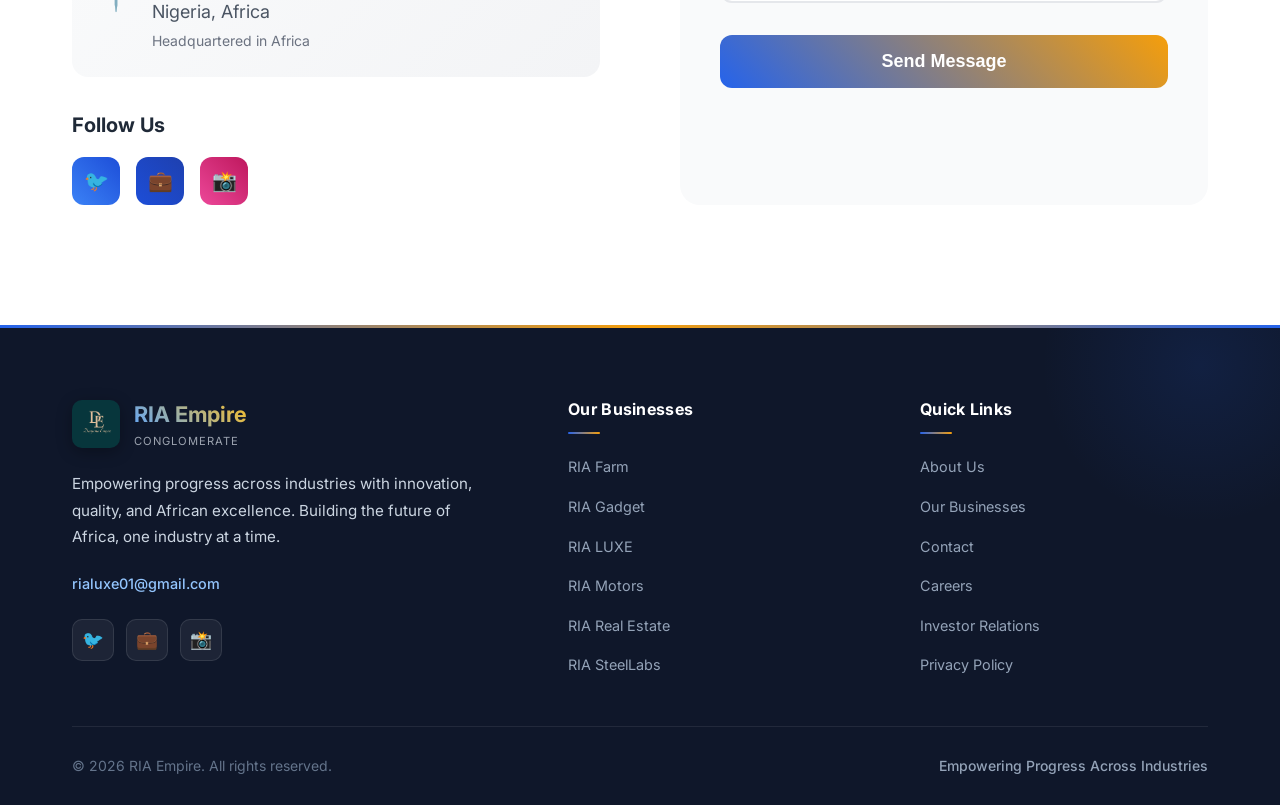
==== commit 6ec403f1: "feat: update media assets for landing page" ====
--- a/index.html
+++ b/index.html
@@ -207,7 +207,7 @@
                 
                 <div class="business-card" data-business="luxe">
                     <div class="business-icon business-icon--brand">
-                        <img src="public/image.png" alt="RIA LUXE" class="business-brand-img">
+                        <img src="public/rialuxe.png" alt="RIA LUXE" class="business-brand-img">
                     </div>
                     <h3>RIA LUXE</h3>
                     <p class="business-subtitle">Luxury Wristwatches</p>
--- a/styles.css
+++ b/styles.css
@@ -709,9 +709,11 @@
 .business-brand-img {
     width: 100%;
     height: 100%;
-    object-fit: cover;
-    object-position: center top;
-    border-radius: 12px;
+    object-fit: contain;
+    object-position: center center;
+    border-radius: 10px;
+    image-rendering: -webkit-optimize-contrast;
+    image-rendering: high-quality;
 }
 
 .business-card[data-business="steel"] .business-icon {
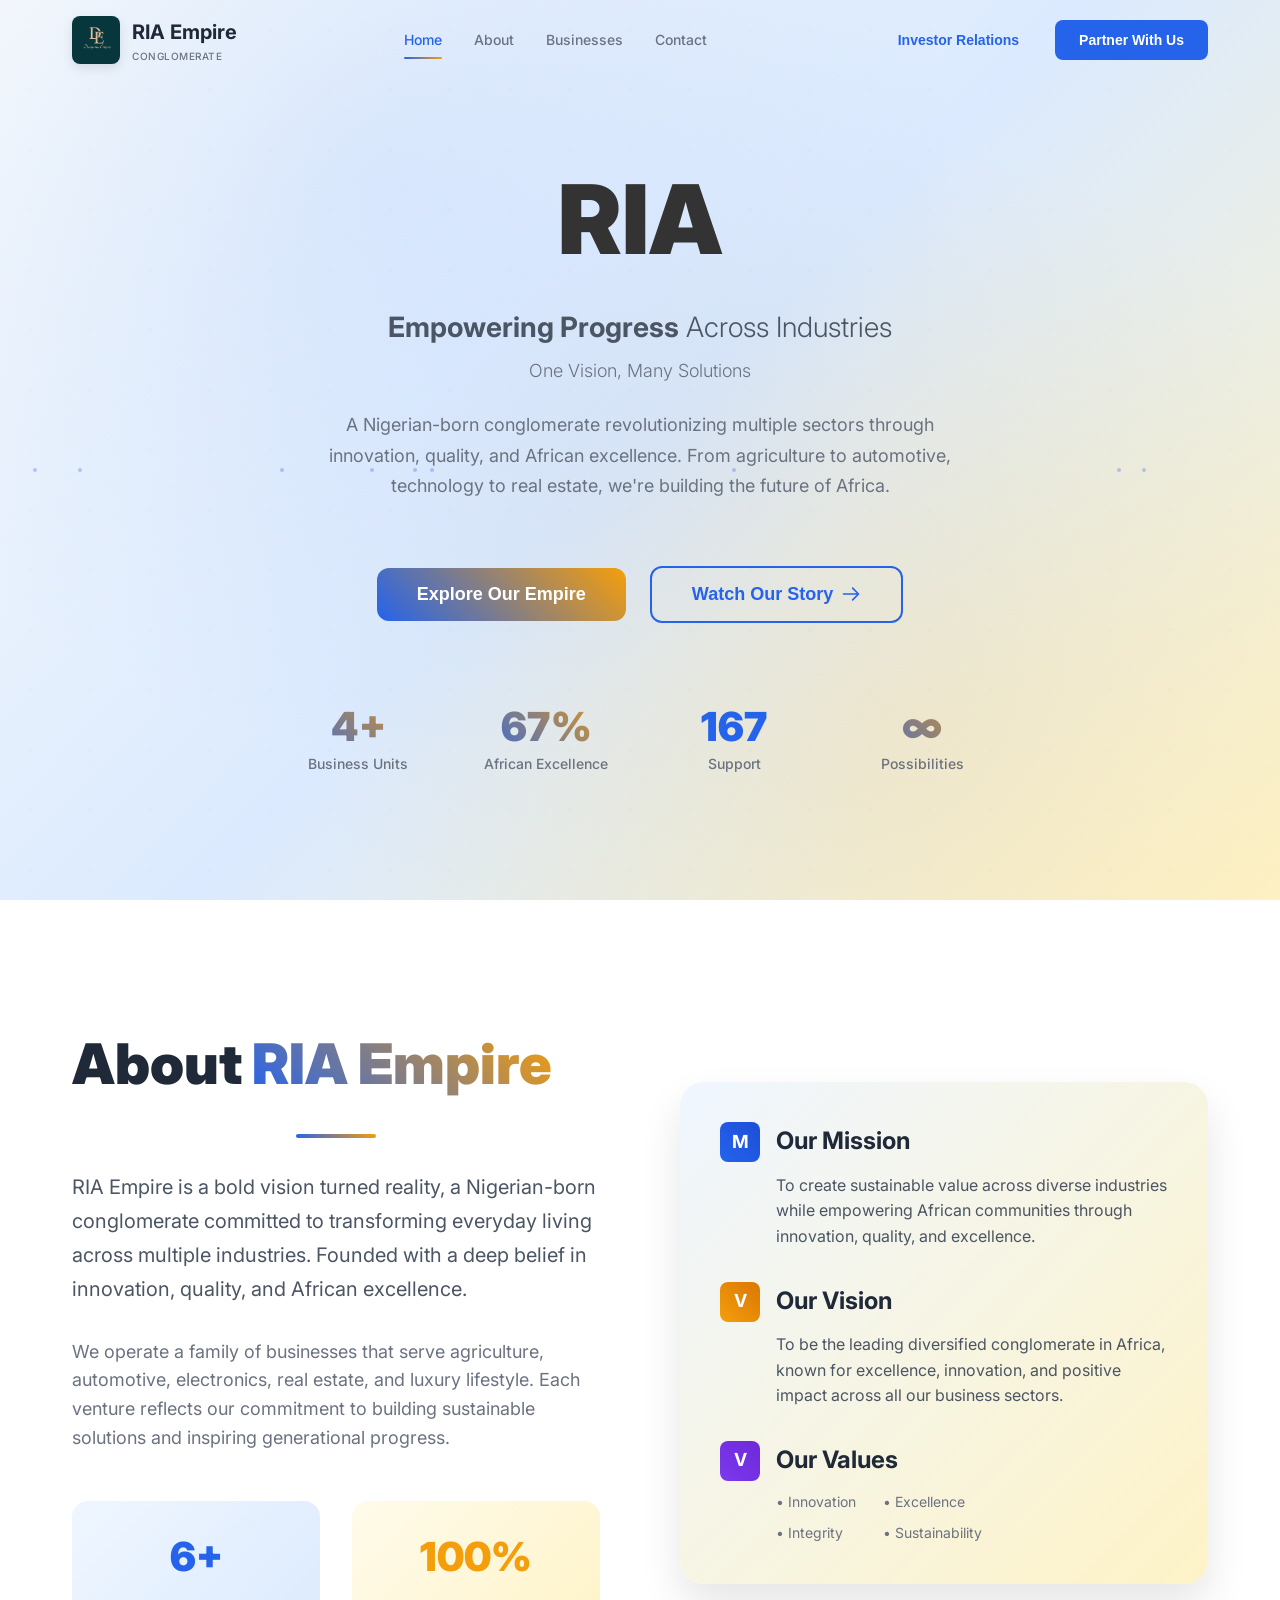
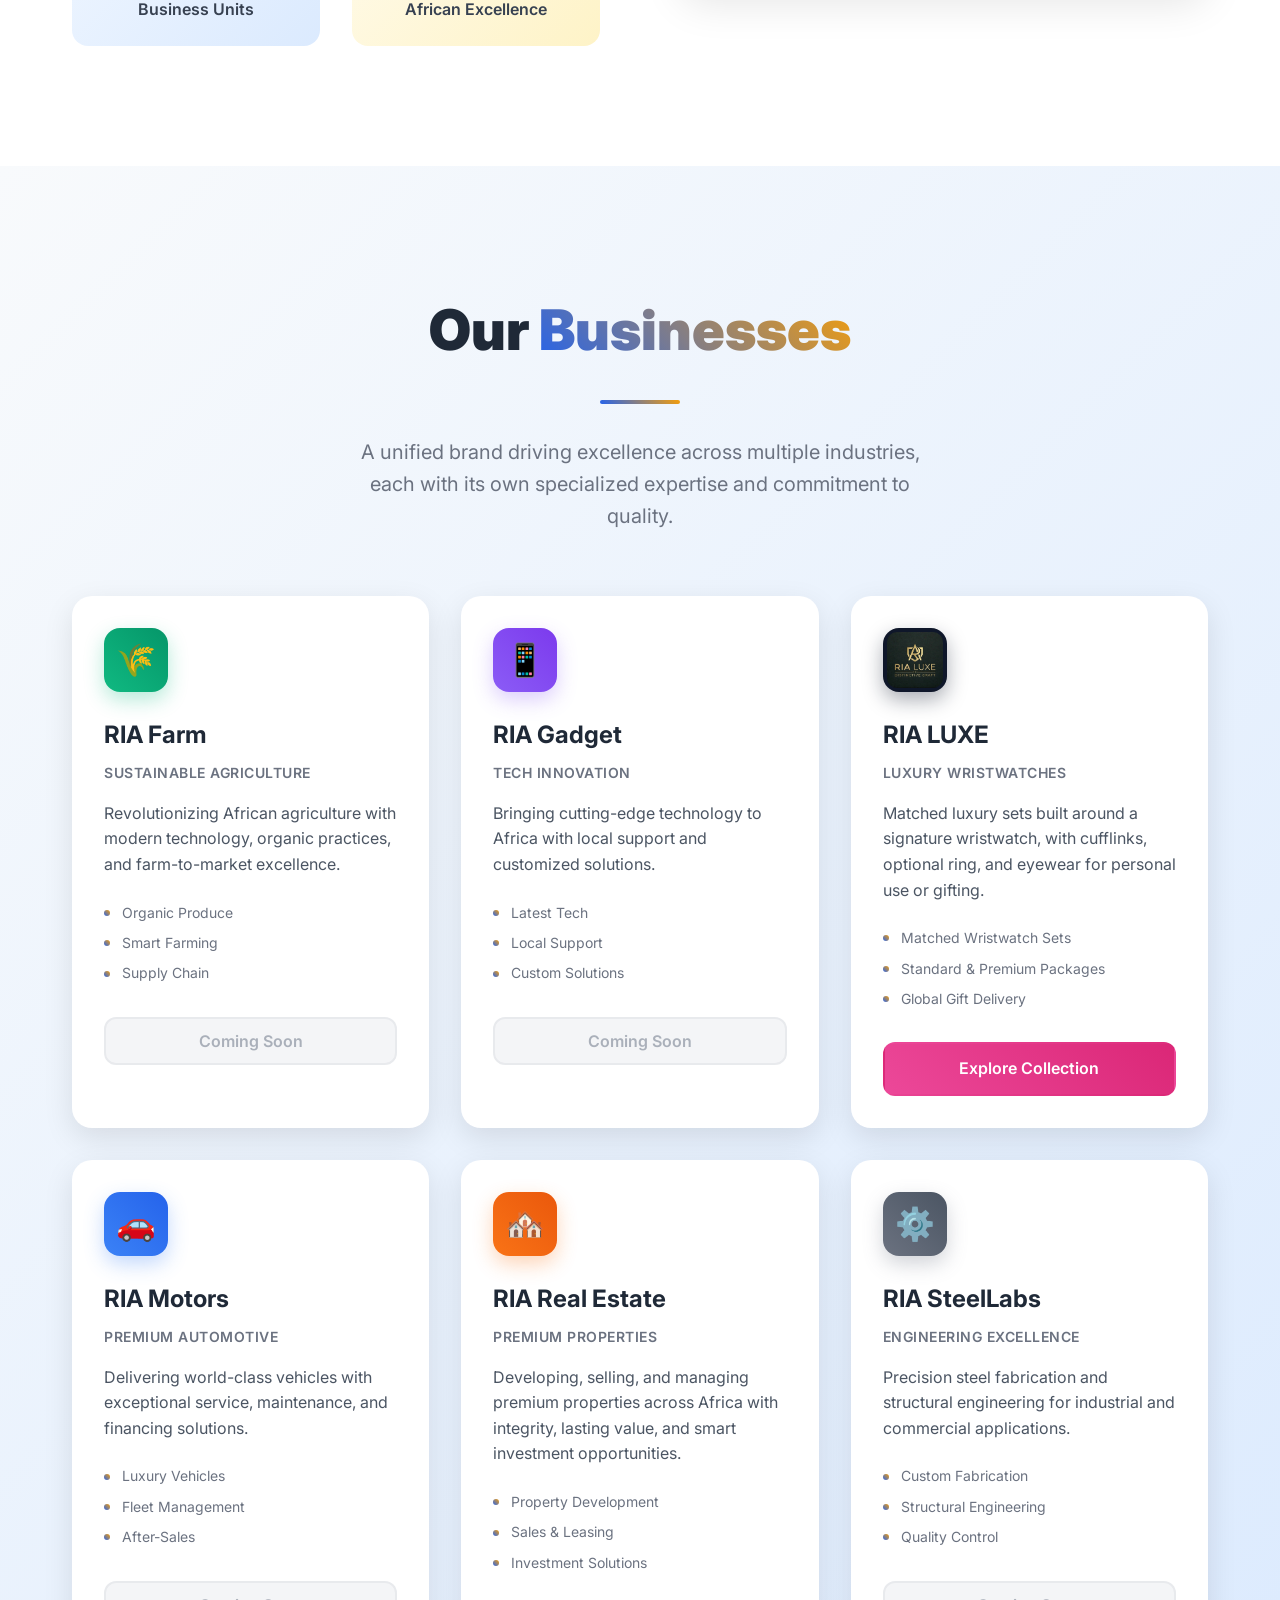
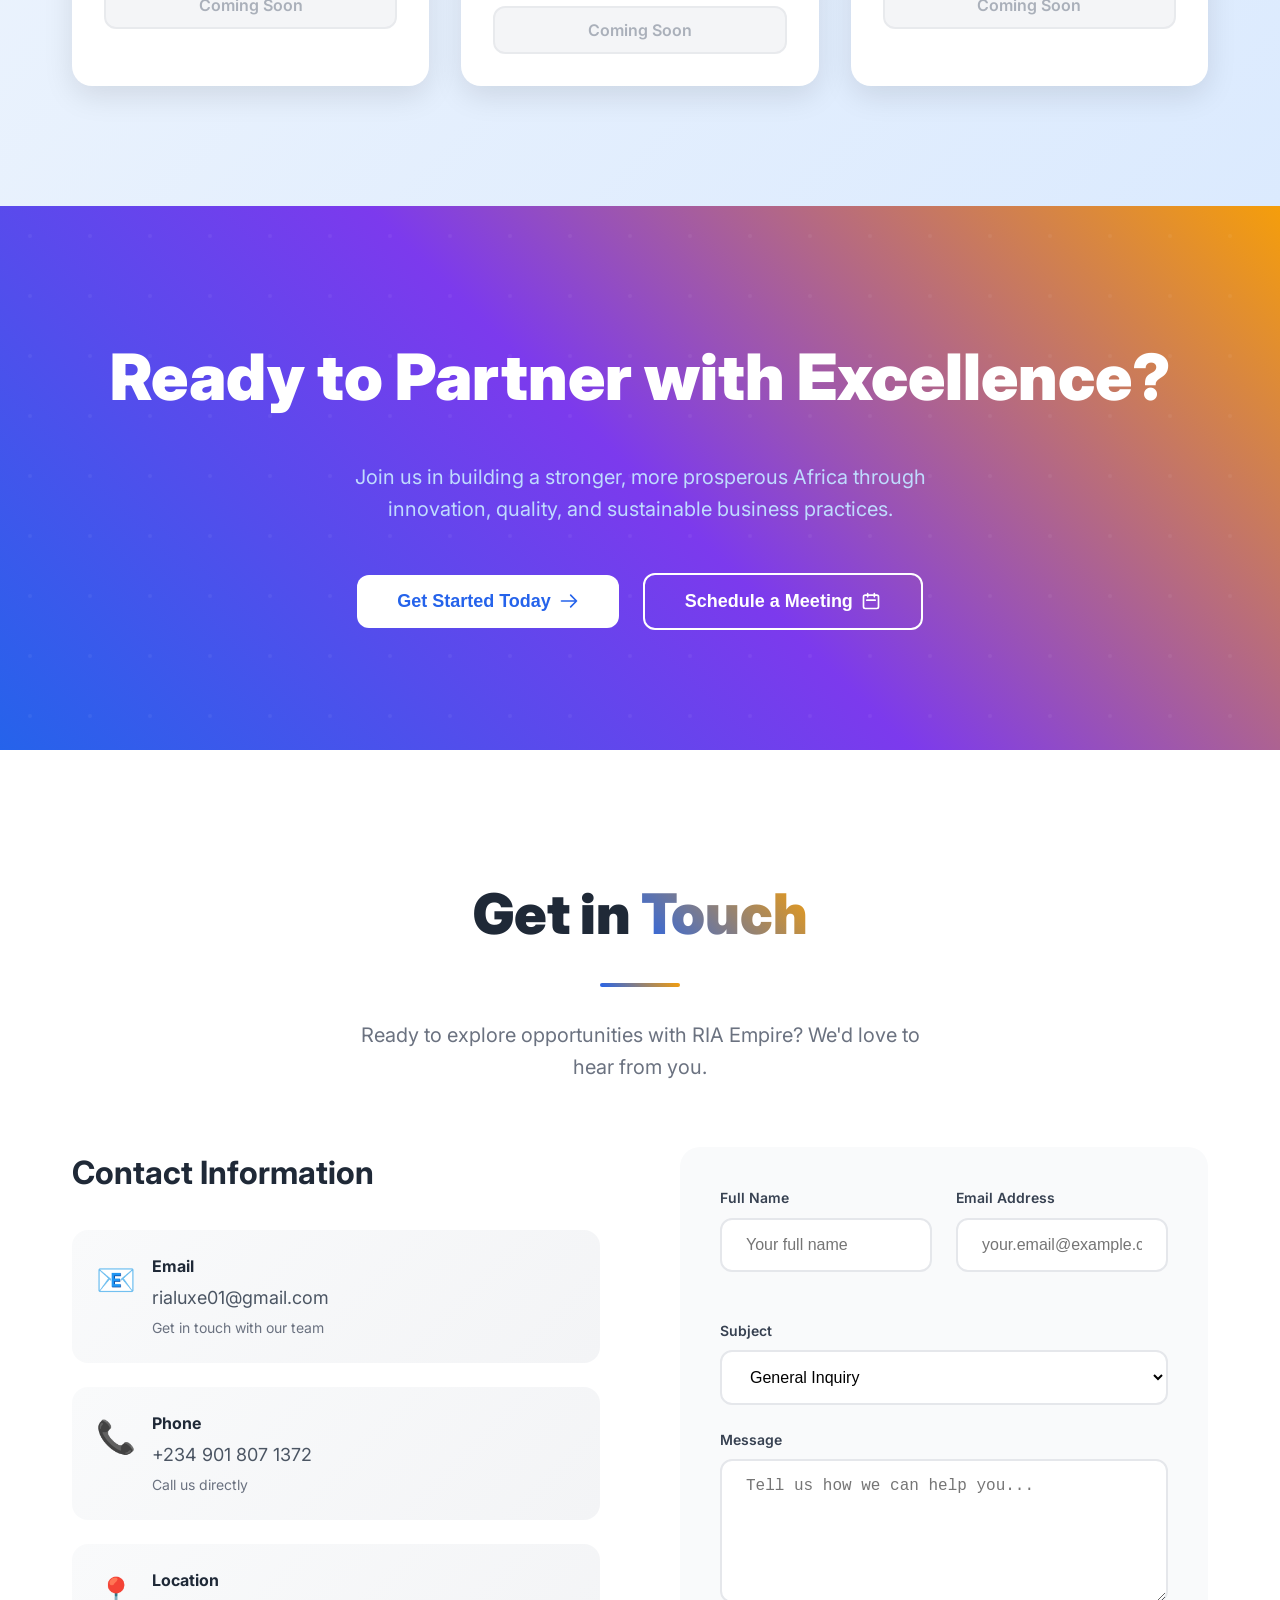
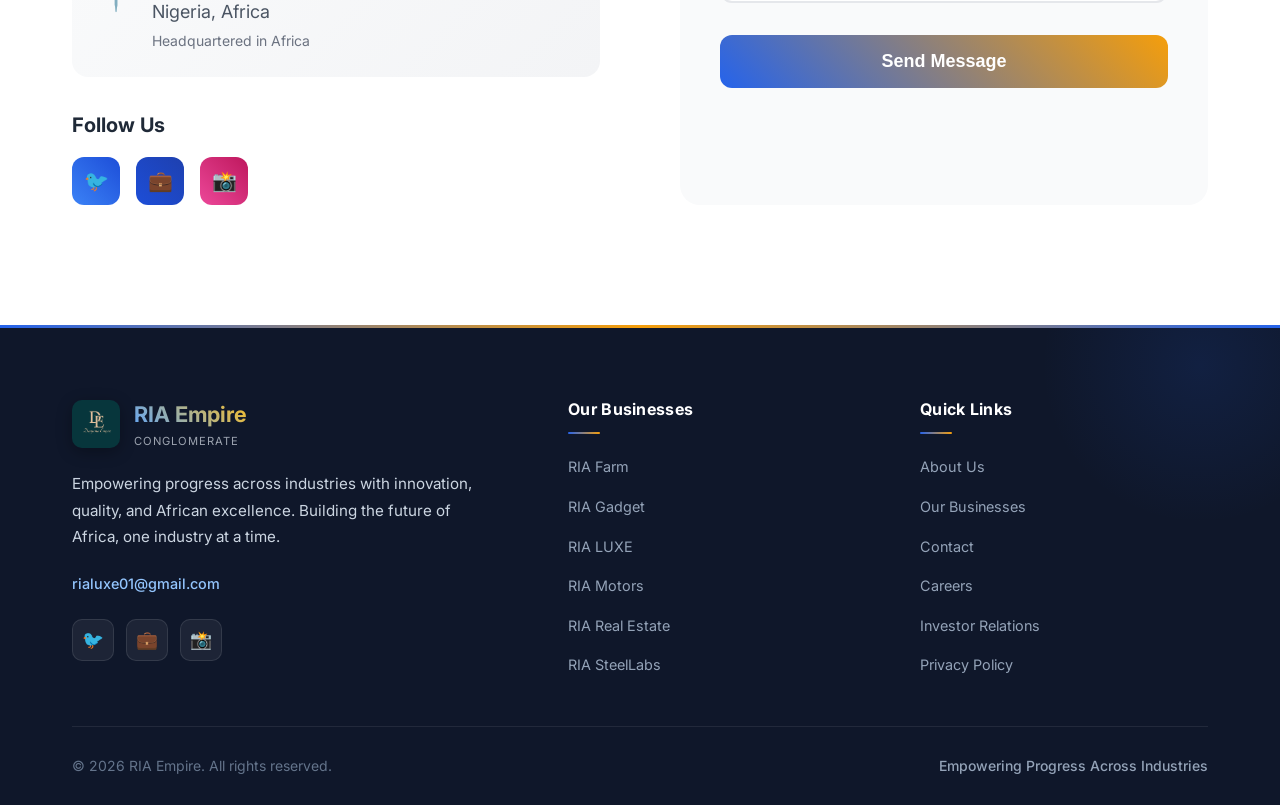
==== commit c44c6bfd: "fix: double dash" ====
--- a/index.html
+++ b/index.html
@@ -211,7 +211,7 @@
                     </div>
                     <h3>RIA LUXE</h3>
                     <p class="business-subtitle">Luxury Wristwatches</p>
-                    <p class="business-description">Matched luxury sets built around a signature wristwatch, with cufflinks, optional ring, and eyewear — for personal use or gifting.</p>
+                    <p class="business-description">Matched luxury sets built around a signature wristwatch, with cufflinks, optional ring, and eyewear for personal use or gifting.</p>
                     <div class="business-features">
                         <div class="feature">Matched Wristwatch Sets</div>
                         <div class="feature">Standard & Premium Packages</div>
--- a/styles.css
+++ b/styles.css
@@ -34,6 +34,7 @@
 
 .navbar.scrolled {
     background: rgba(255, 255, 255, 0.95);
+    -webkit-backdrop-filter: blur(10px);
     backdrop-filter: blur(10px);
     box-shadow: 0 2px 20px rgba(0, 0, 0, 0.1);
 }
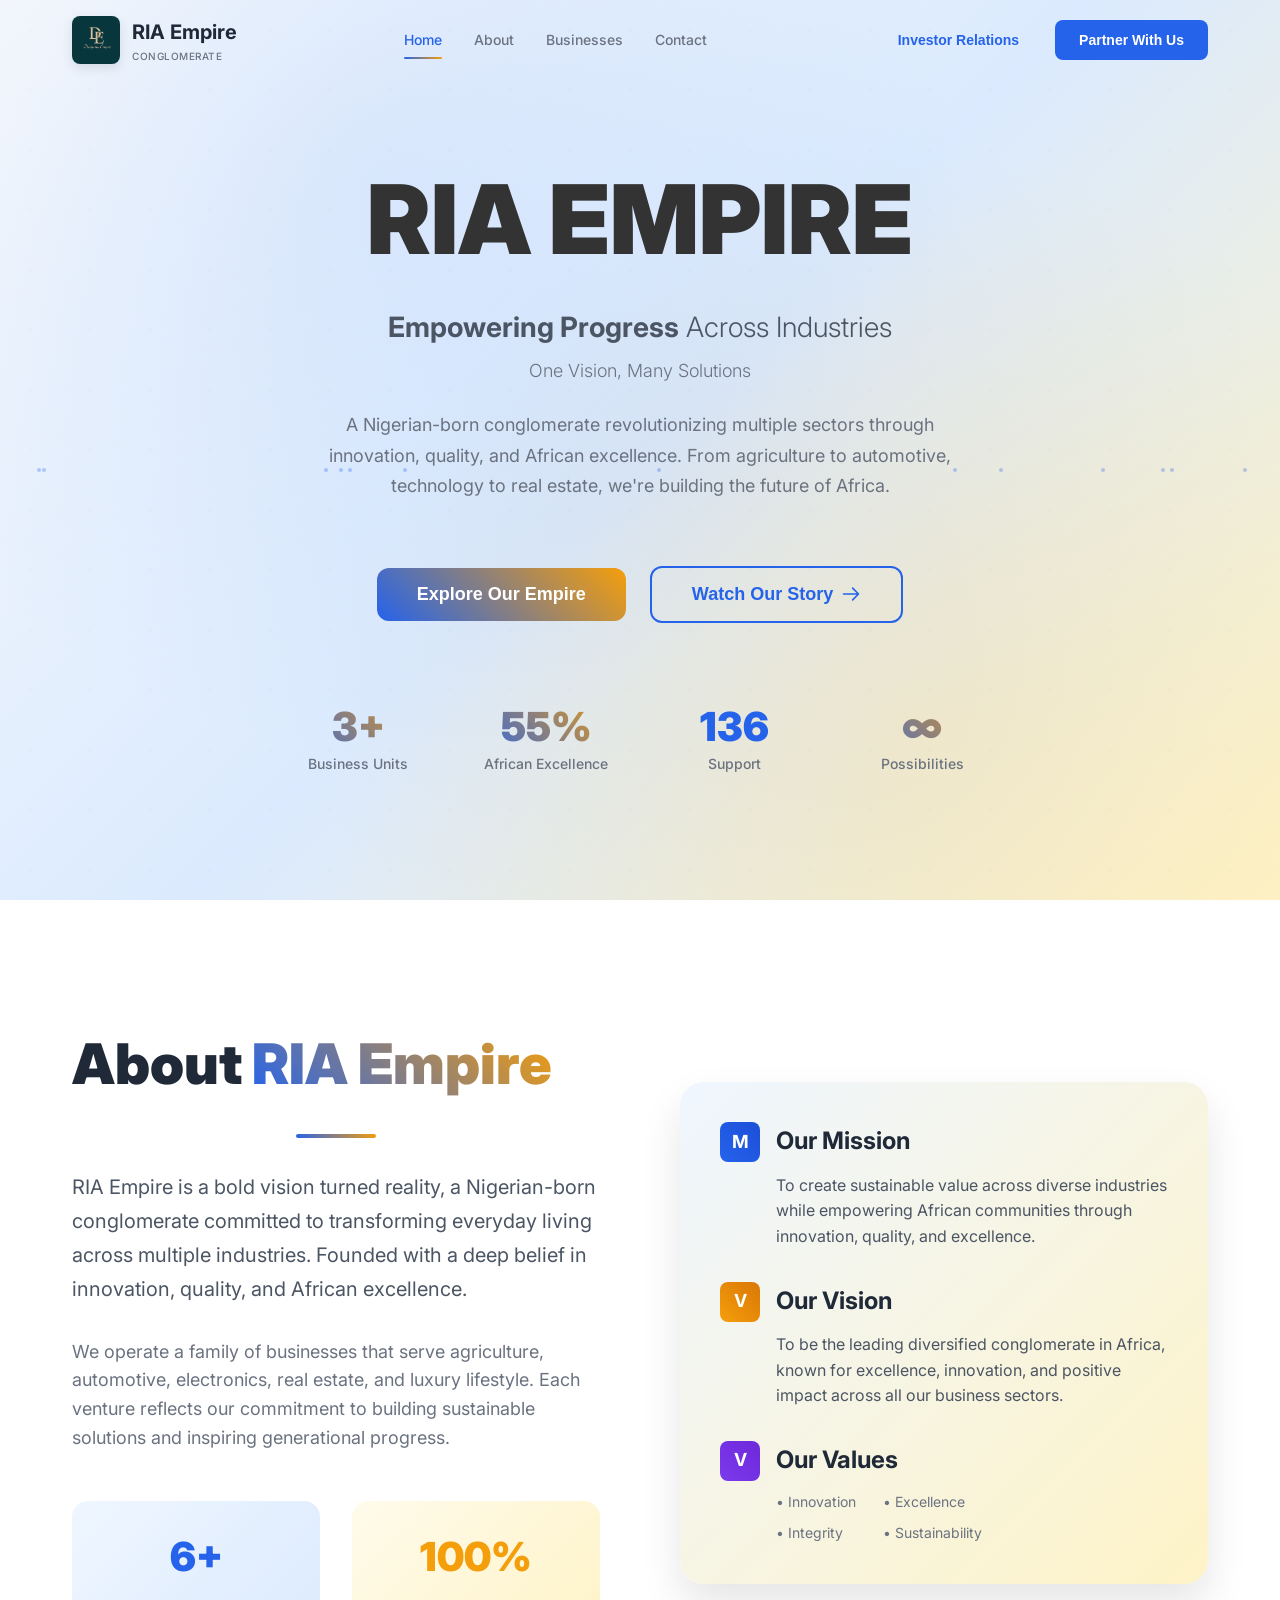
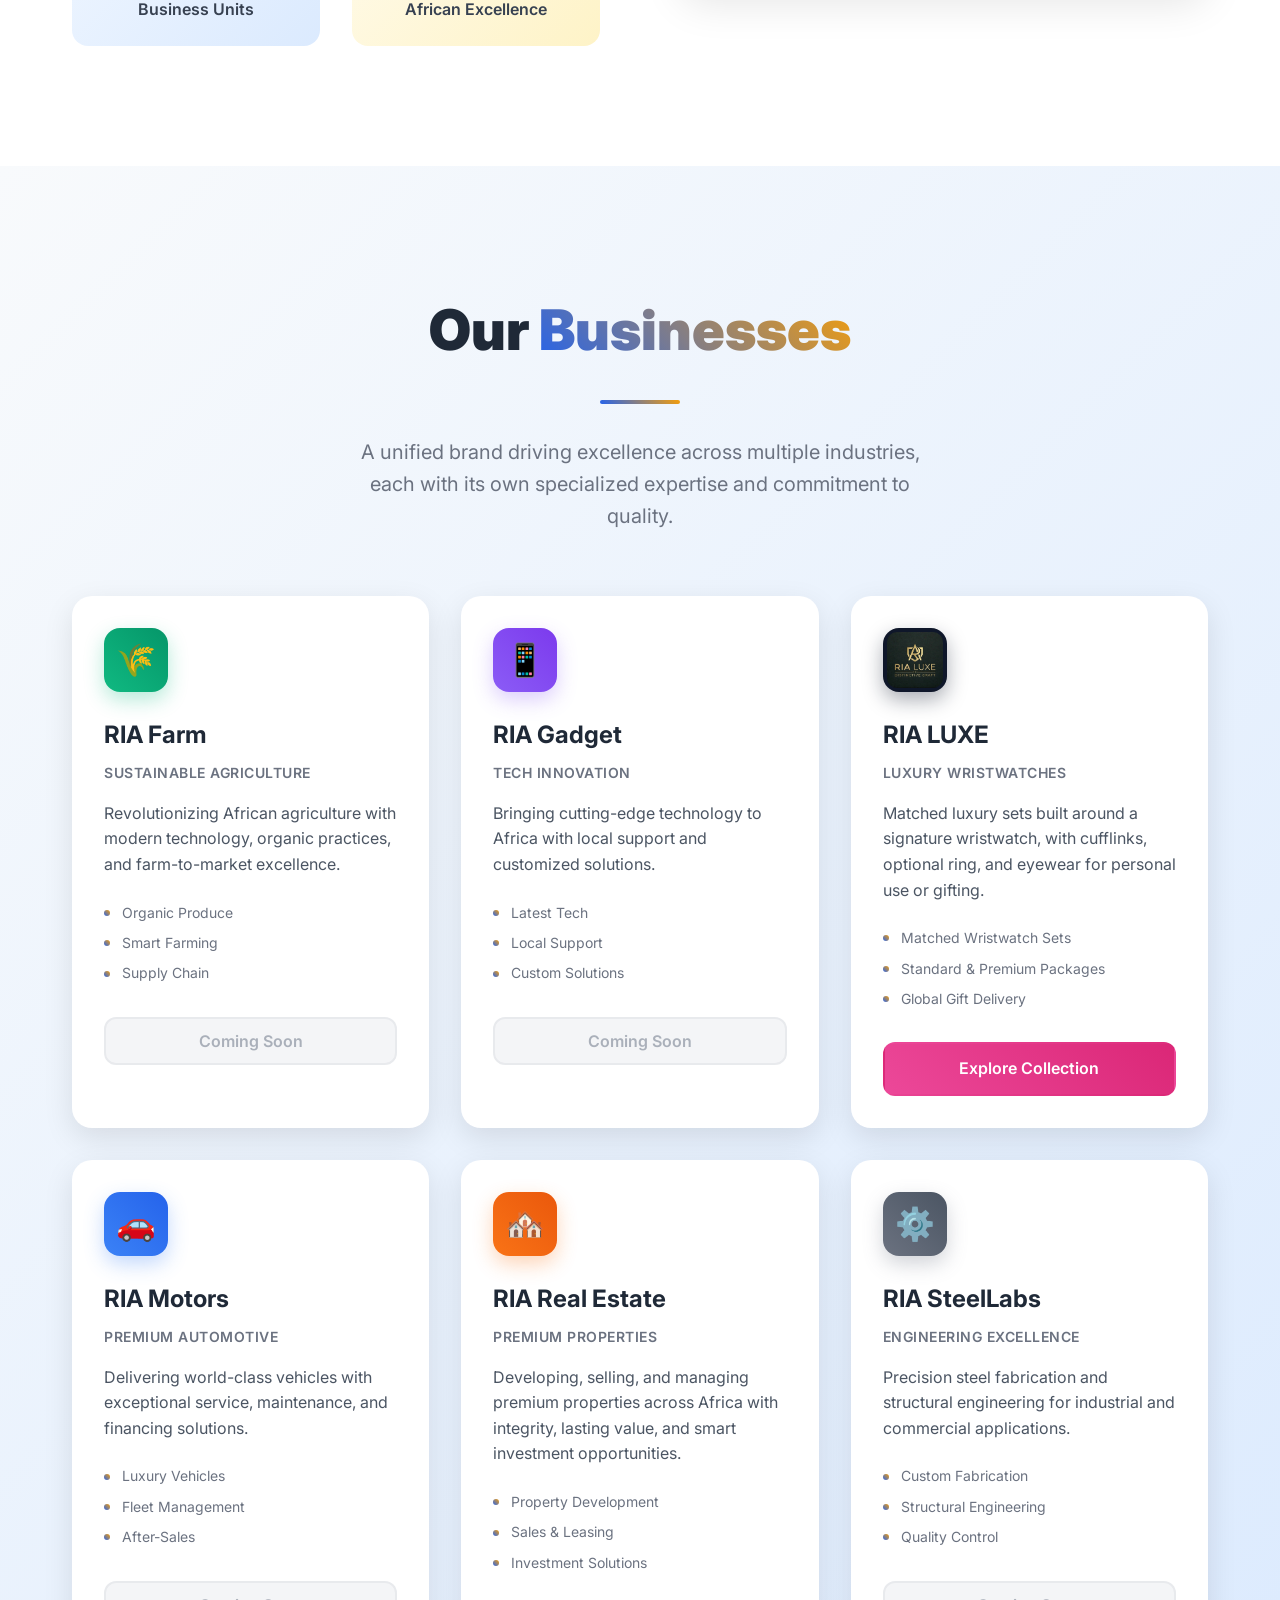
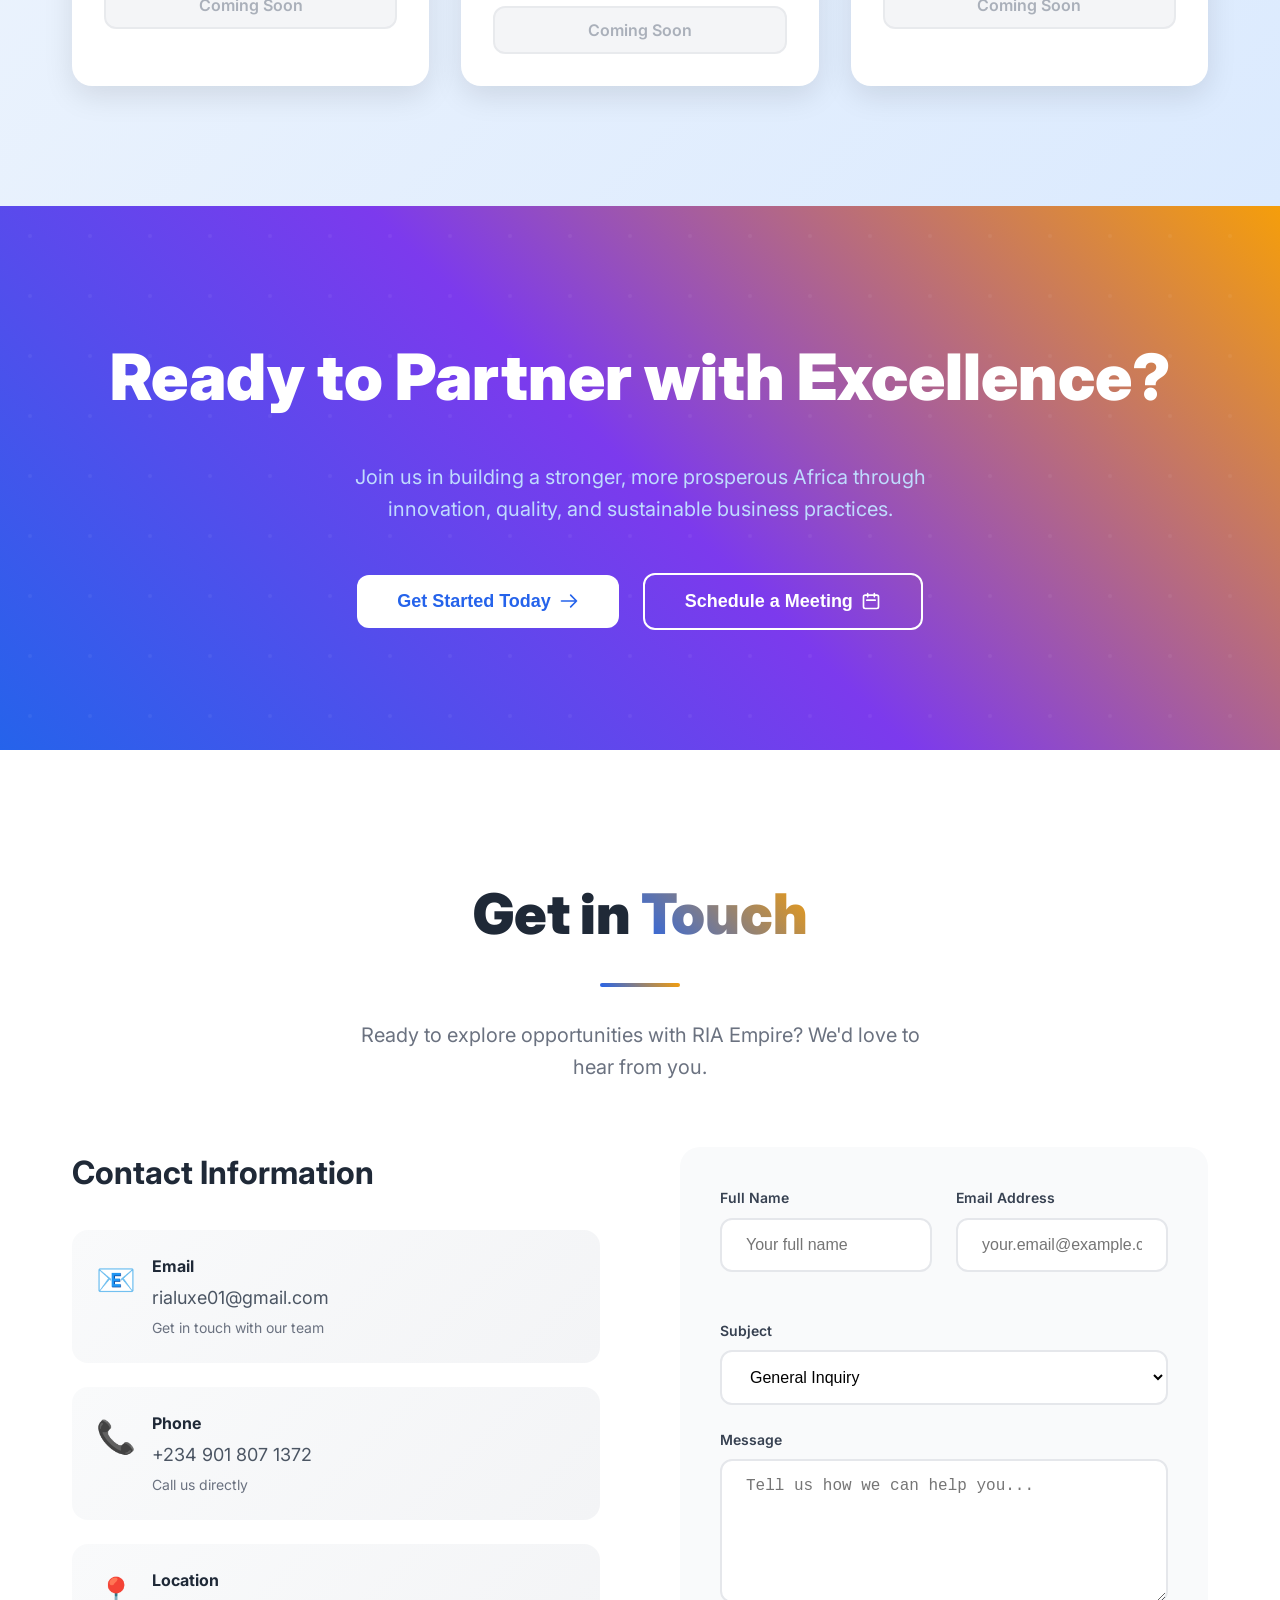
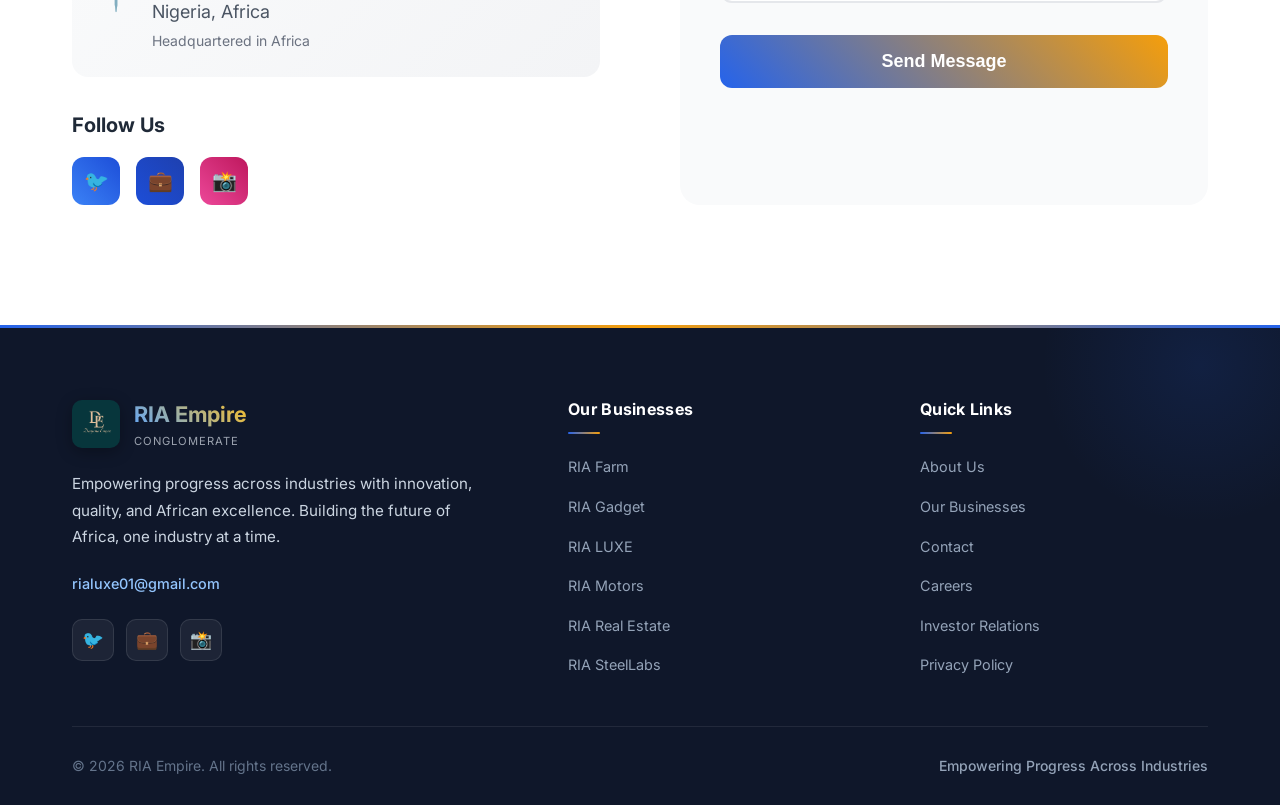
==== commit 956bb6c4: "feat: make the landing pages standalone" ====
--- a/index.html
+++ b/index.html
@@ -217,7 +217,7 @@
                         <div class="feature">Standard & Premium Packages</div>
                         <div class="feature">Global Gift Delivery</div>
                     </div>
-                    <a href="ria-luxe/" class="business-btn business-btn--link">Explore Collection</a>
+                    <a href="https://rialuxe.netlify.app" class="business-btn business-btn--link" target="_blank" rel="noopener noreferrer">Explore Collection</a>
                 </div>
                 
                 <div class="business-card" data-business="motors">
@@ -412,7 +412,7 @@
                     <ul>
                         <li><a href="#businesses">RIA Farm</a></li>
                         <li><a href="#businesses">RIA Gadget</a></li>
-                        <li><a href="ria-luxe/">RIA LUXE</a></li>
+                        <li><a href="https://rialuxe.netlify.app" target="_blank" rel="noopener noreferrer">RIA LUXE</a></li>
                         <li><a href="#businesses">RIA Motors</a></li>
                         <li><a href="#businesses">RIA Real Estate</a></li>
                         <li><a href="#businesses">RIA SteelLabs</a></li>
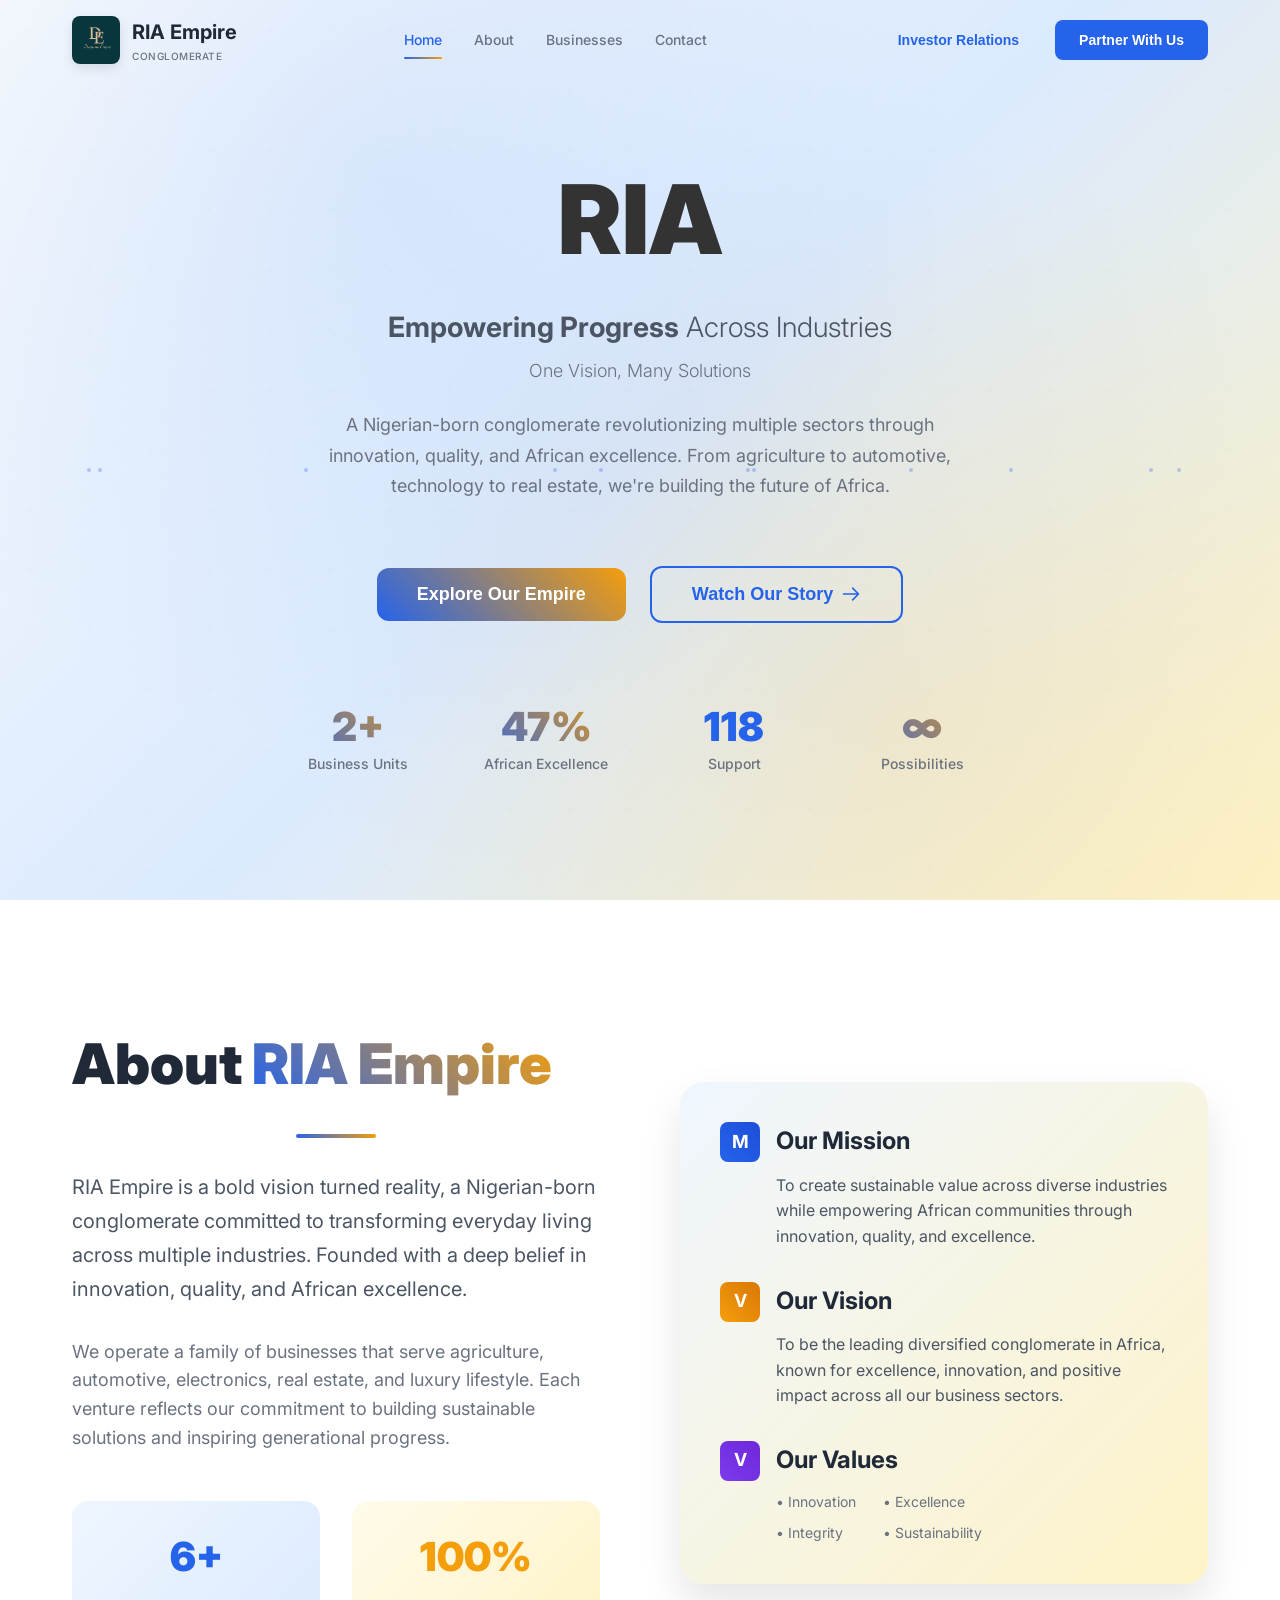
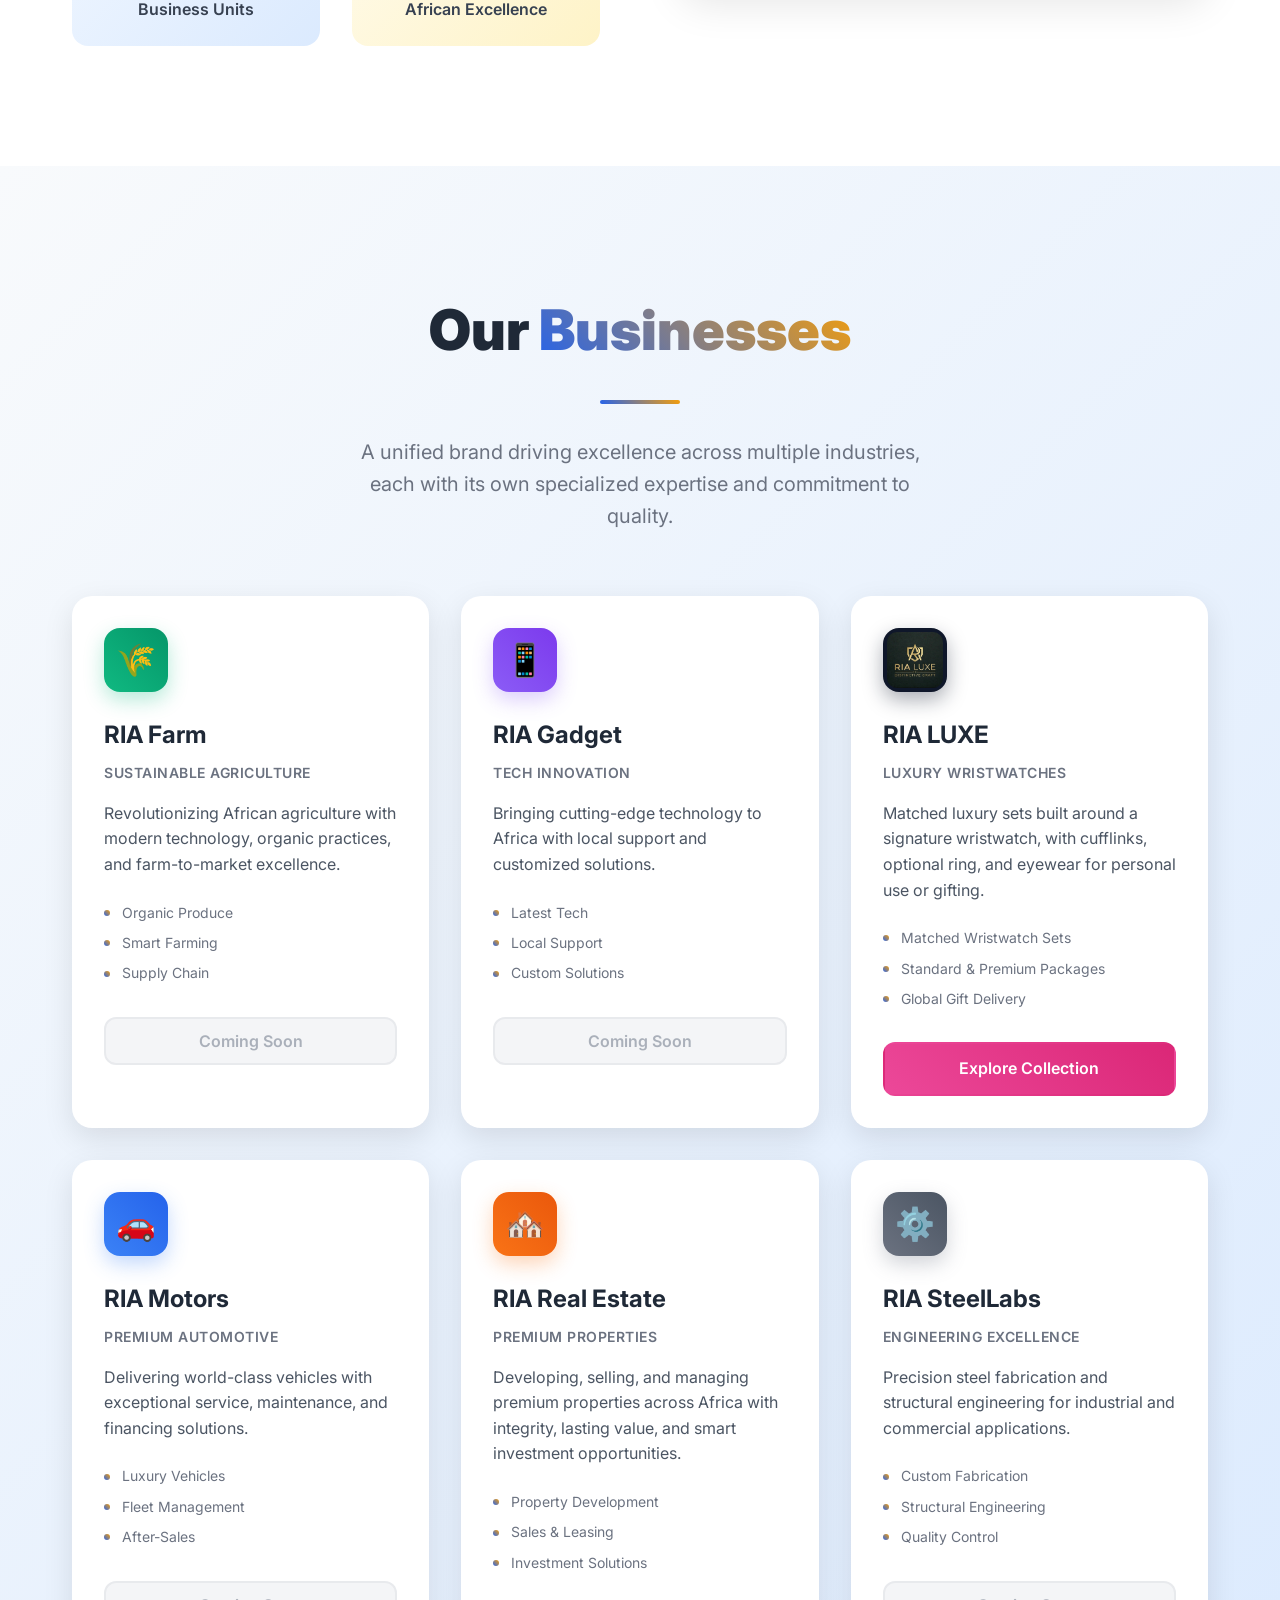
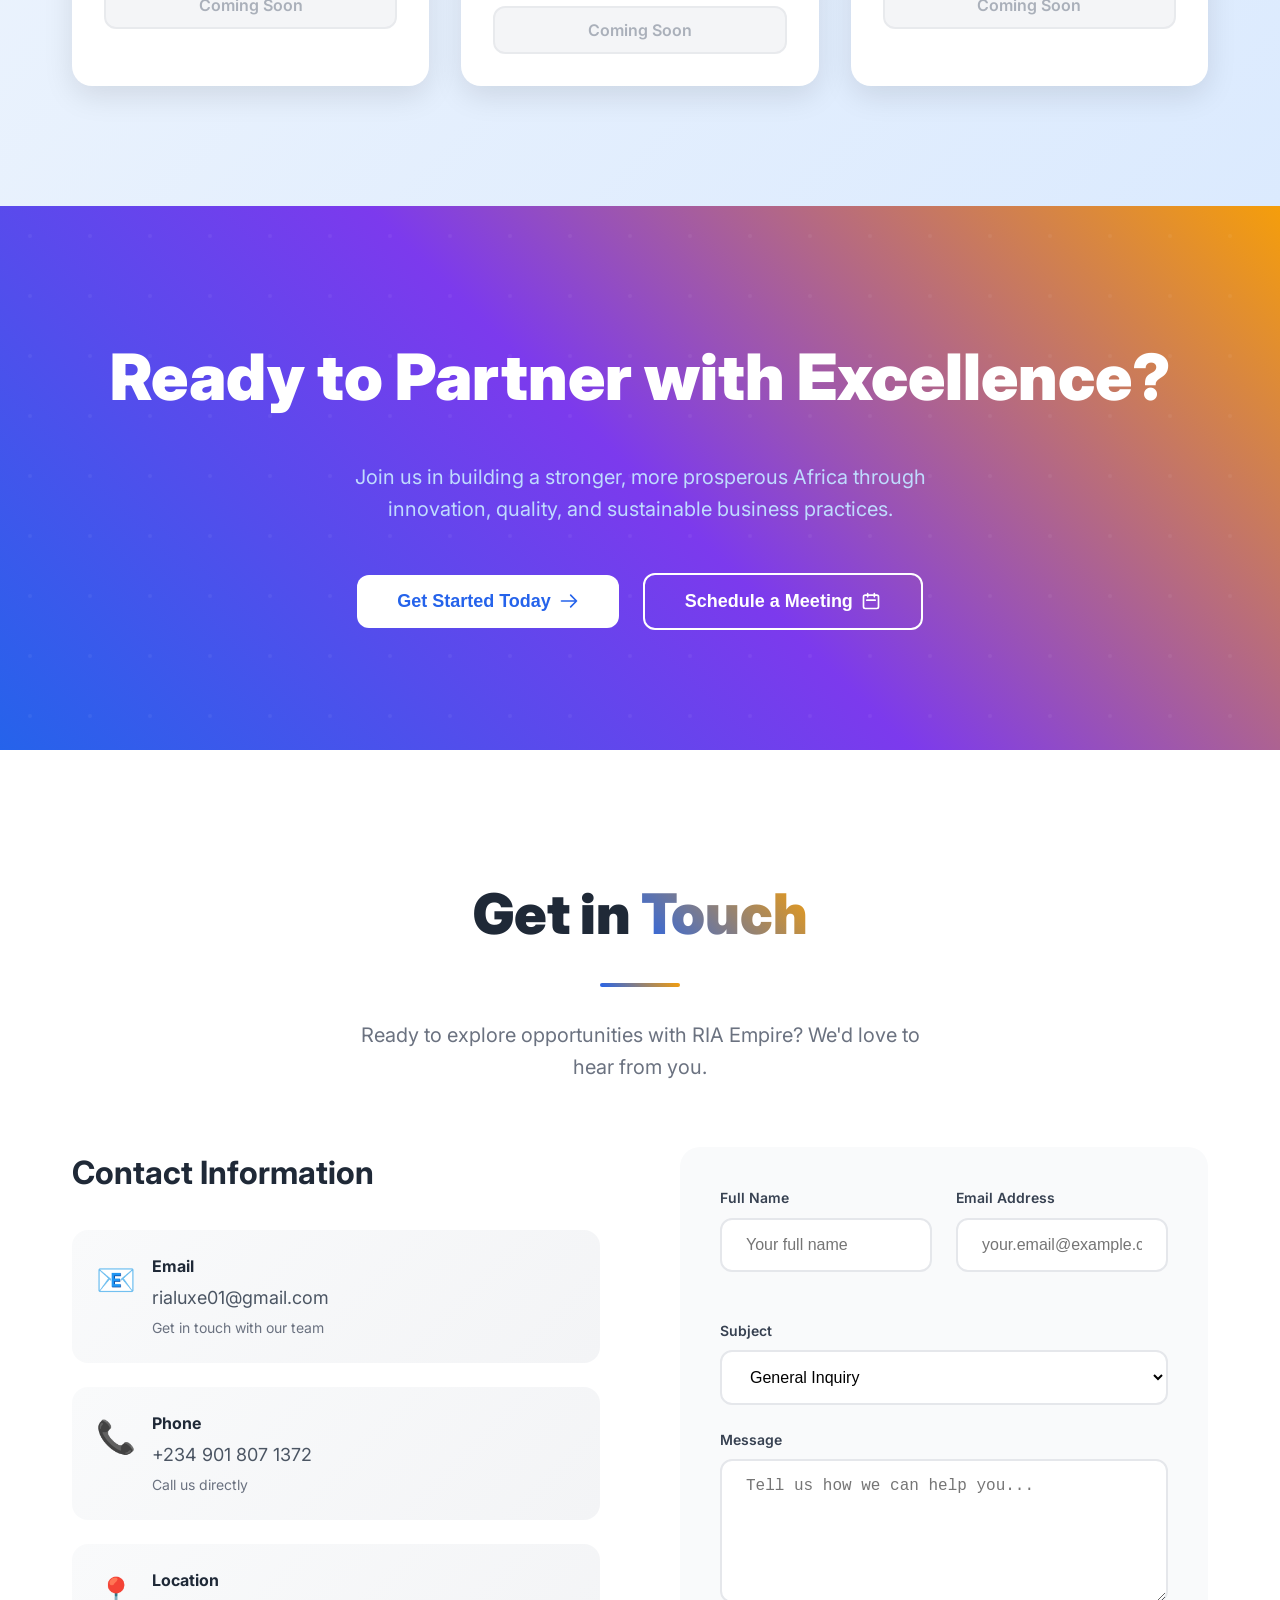
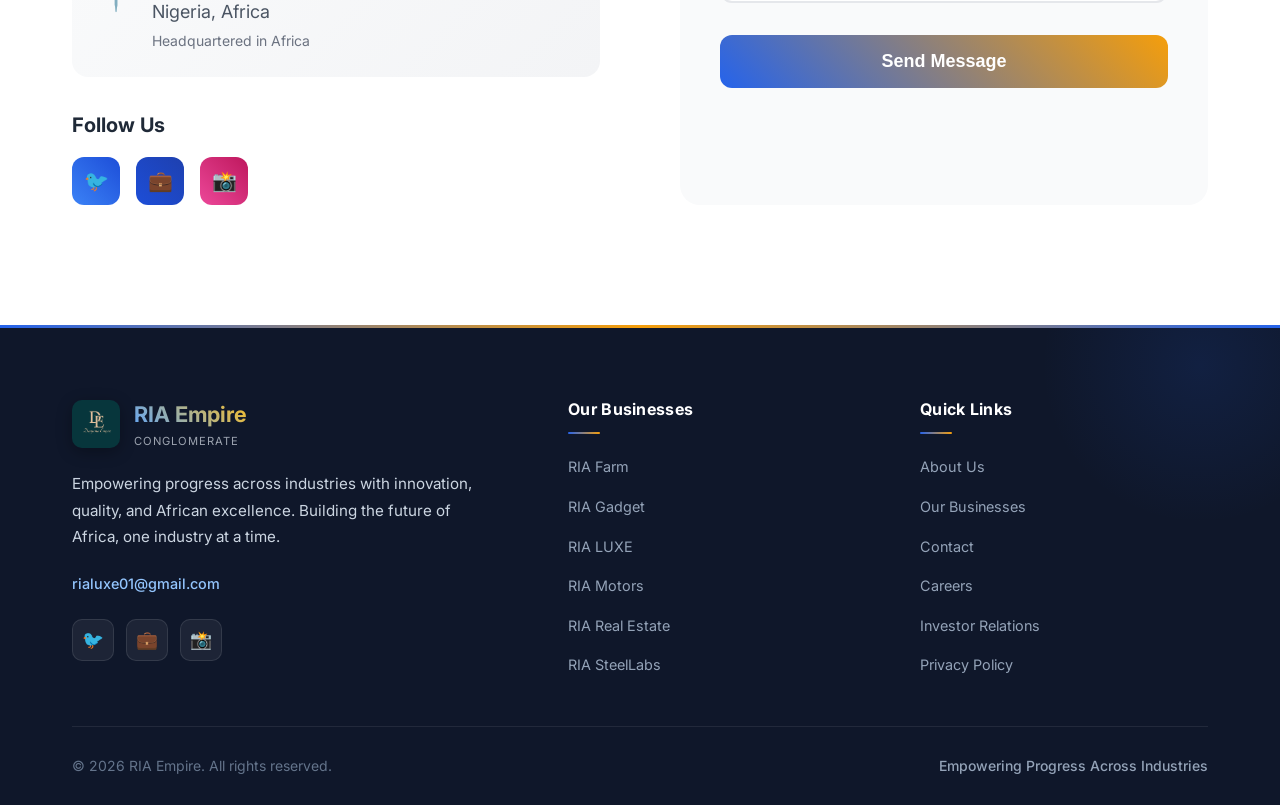
==== commit 351d2f1c: "feat: add links" ====
--- a/index.html
+++ b/index.html
@@ -4,6 +4,12 @@
     <meta charset="UTF-8">
     <meta name="viewport" content="width=device-width, initial-scale=1.0">
     <title>RIA Empire - Empowering Progress Across Industries</title>
+    <meta name="description" content="RIA Empire is a diversified holding company operating across agriculture, technology, luxury, automotive, real estate, and engineering in Africa.">
+    <link rel="canonical" href="https://riaempire.netlify.app/">
+    <meta property="og:title" content="RIA Empire - Empowering Progress Across Industries">
+    <meta property="og:description" content="RIA Empire is a diversified holding company operating across agriculture, technology, luxury, automotive, real estate, and engineering in Africa.">
+    <meta property="og:url" content="https://riaempire.netlify.app/">
+    <meta property="og:type" content="website">
     <link rel="icon" type="image/png" href="./public/logo.png" />
     <link rel="stylesheet" href="styles.css">
     <link href="https://fonts.googleapis.com/css2?family=Inter:wght@300;400;500;600;700;800;900&display=swap" rel="stylesheet">
